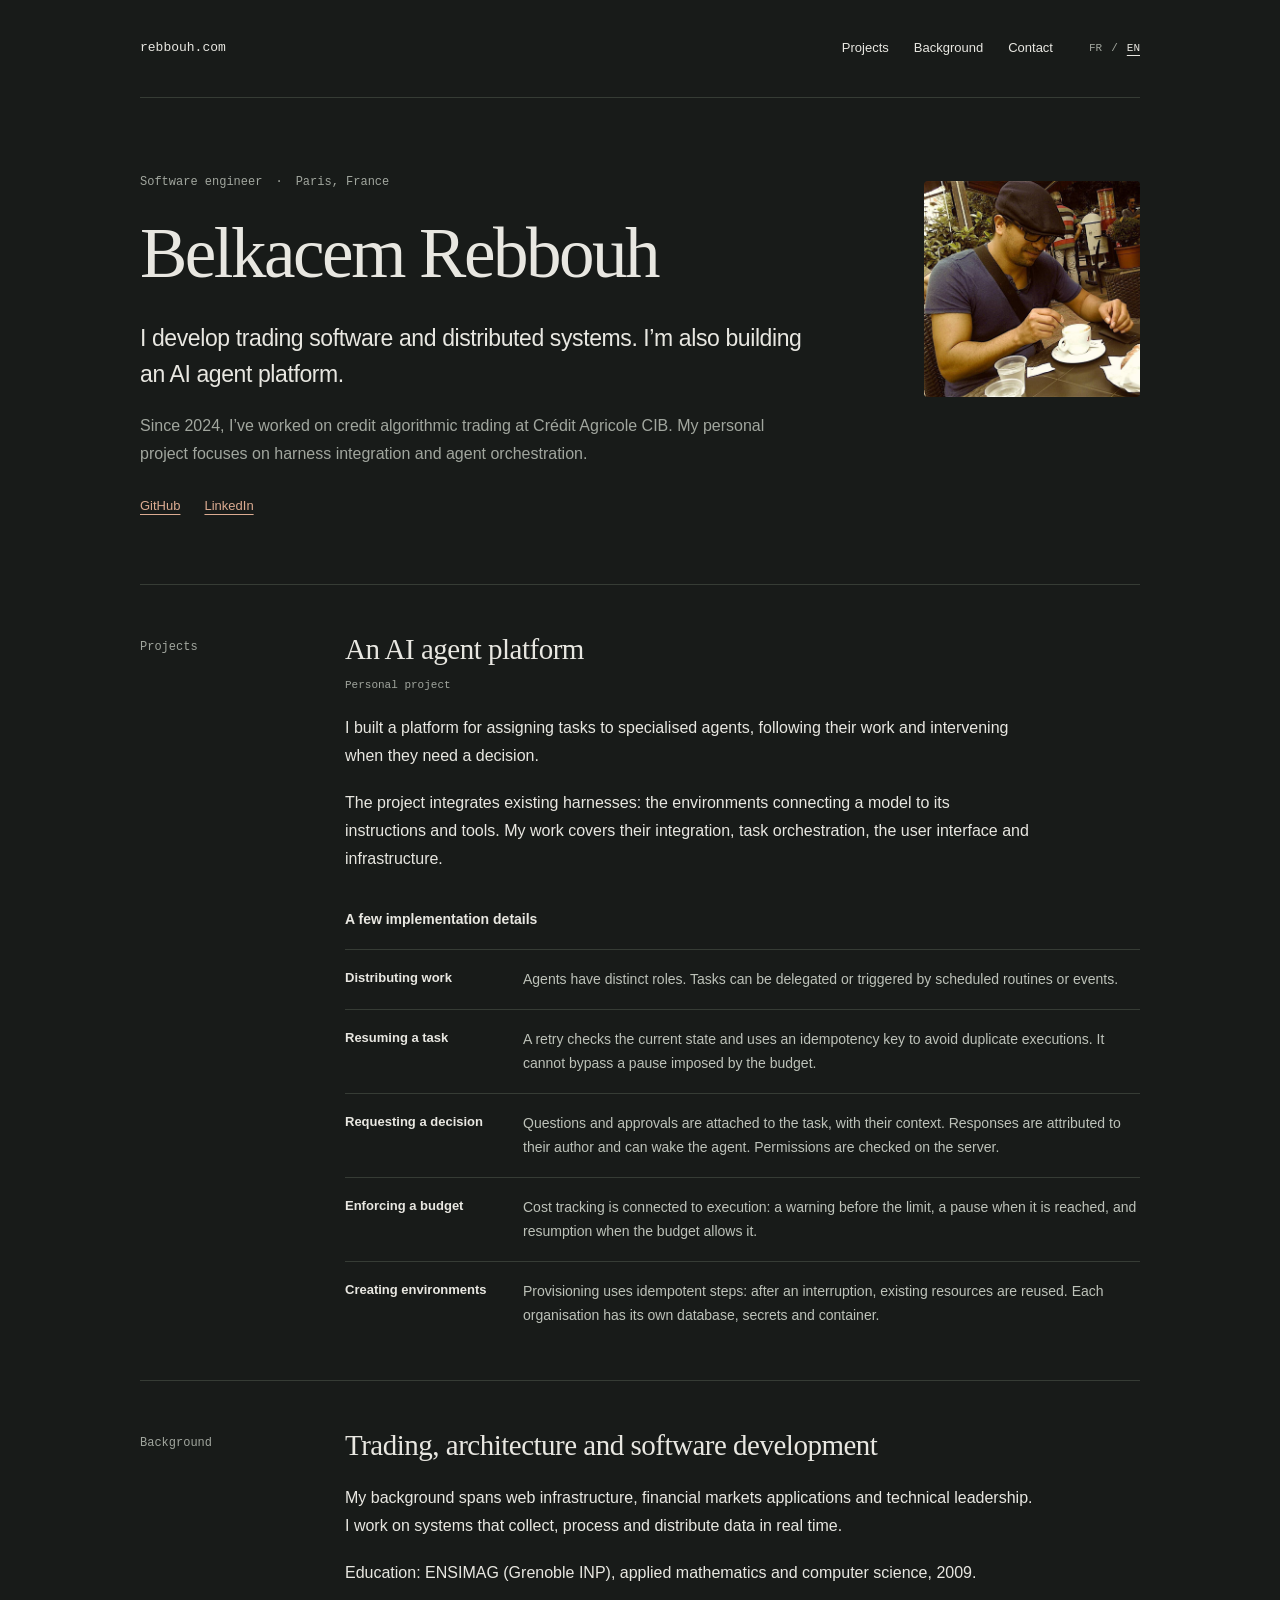
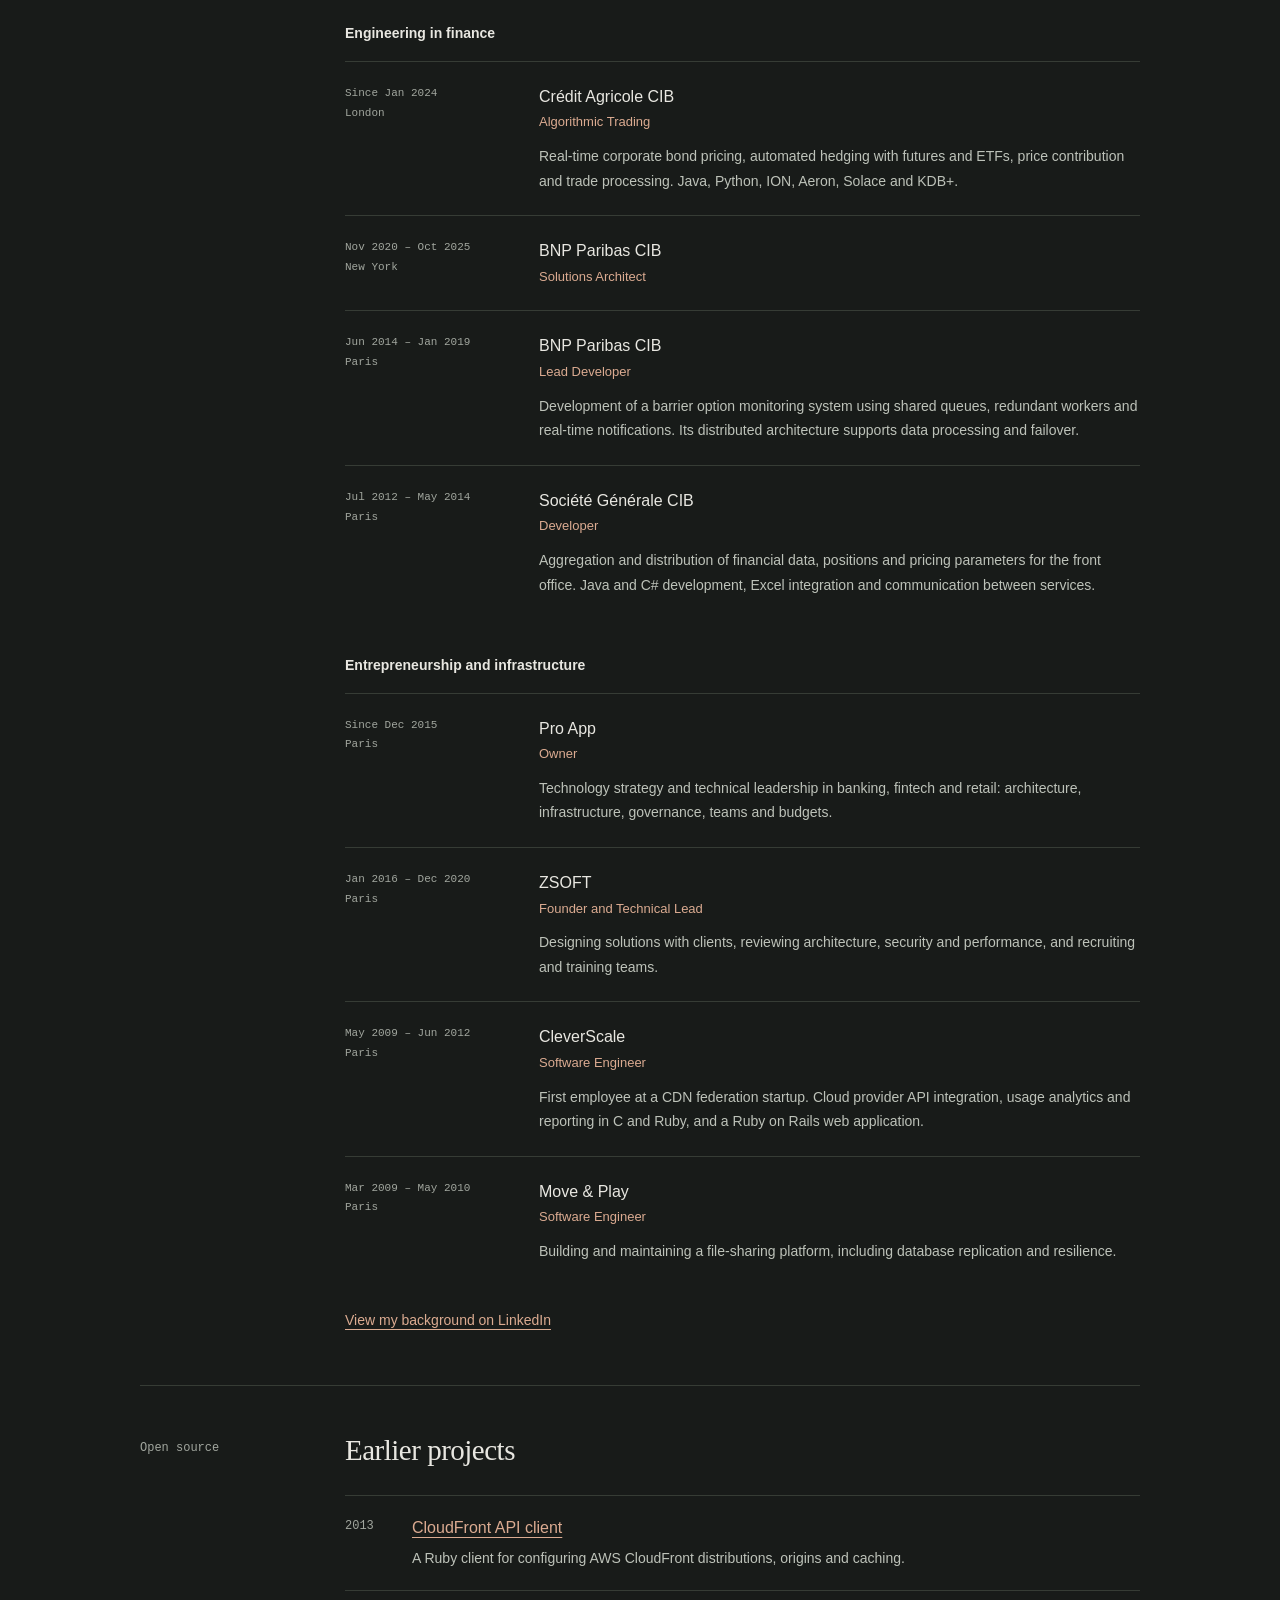
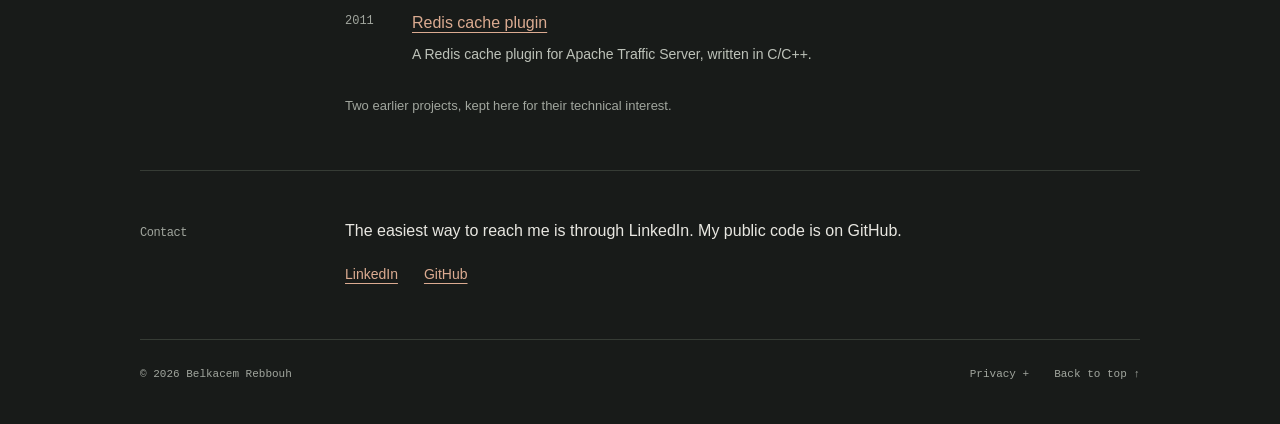
==== en/index.html @ 8218b038 "Publish site 9fbb76e09ea5d305b12f9b5f048e2be7ccc9ef29" ====
<!doctype html>
<html lang="en">
<head>
<meta charset="utf-8"><meta name="viewport" content="width=device-width, initial-scale=1">
<title>Belkacem Rebbouh — Software, trading and AI agents</title><meta name="description" content="Algorithmic trading, distributed systems and AI agents. Belkacem Rebbouh’s background in finance and software infrastructure, with an engineering education from ENSIMAG."><meta name="theme-color" content="#181b19"><meta name="color-scheme" content="dark">
<link rel="canonical" href="https://rebbouh.com/en/"><link rel="alternate" hreflang="fr" href="https://rebbouh.com/"><link rel="alternate" hreflang="en" href="https://rebbouh.com/en/"><link rel="alternate" hreflang="x-default" href="https://rebbouh.com/">
<meta property="og:type" content="website"><meta property="og:title" content="Belkacem Rebbouh — Software, trading and AI agents"><meta property="og:description" content="Algorithmic trading, distributed systems and AI agents. Belkacem Rebbouh’s background in finance and software infrastructure, with an engineering education from ENSIMAG."><meta property="og:url" content="https://rebbouh.com/en/"><meta property="og:locale" content="en_GB"><meta property="og:image" content="https://rebbouh.com/assets/belkacem-rebbouh.jpg"><meta name="twitter:card" content="summary">
<link rel="icon" type="image/svg+xml" href="/favicon.svg"><link rel="stylesheet" href="/style.css">
<script type="application/ld+json">{"@context":"https://schema.org","@type":"Person","name":"Belkacem Rebbouh","url":"https://rebbouh.com","sameAs":["https://www.linkedin.com/in/belkacemrebbouh/","https://github.com/Belkacem","https://about.me/belkacem_rebbouh"],"alumniOf":{"@type":"CollegeOrUniversity","name":"Grenoble INP — ENSIMAG"},"knowsAbout":["Software engineering","Algorithmic trading","Distributed systems","Real-time market data","AI agents","Agent harnesses","Cloud computing"]}</script><script src="/site.js" defer></script>
</head>
<body id="top">
<a class="skip" href="#main">Skip to content</a>
<header class="header wrap">
  <a class="home-link" href="/en/">rebbouh.com</a>
  <div class="header-right"><nav class="navigation" aria-label="Main navigation"><a href="#work">Projects</a><a href="#about">Background</a><a href="#contact">Contact</a></nav>
  <nav class="language" aria-label="Language"><a href="/" lang="fr" >FR</a><span aria-hidden="true">/</span><a href="/en/" lang="en" aria-current="page">EN</a></nav></div>
</header>
<main id="main" class="wrap">
  <section class="intro" aria-labelledby="name"><div class="intro-copy"><p class="intro-meta"><span>Software engineer</span><span aria-hidden="true">·</span><span>Paris, France</span></p>
    <h1 id="name">Belkacem Rebbouh</h1><p class="intro-lead">I develop trading software and distributed systems. I’m also building an AI agent platform.</p><p class="intro-note">Since 2024, I’ve worked on credit algorithmic trading at Crédit Agricole CIB. My personal project focuses on harness integration and agent orchestration.</p>
    <div class="profile-links"><a href="https://github.com/Belkacem">GitHub</a><a href="https://www.linkedin.com/in/belkacemrebbouh/">LinkedIn</a></div></div>
    <img class="intro-portrait" src="/assets/belkacem-rebbouh.jpg" alt="Belkacem Rebbouh" width="895" height="896" decoding="async">
  </section>
  <section class="section" id="work" aria-labelledby="project-title"><p class="section-label">Projects</p>
    <article class="prose"><h2 id="project-title">An AI agent platform</h2><span class="project-type">Personal project</span><p>I built a platform for assigning tasks to specialised agents, following their work and intervening when they need a decision.</p><p>The project integrates existing harnesses: the environments connecting a model to its instructions and tools. My work covers their integration, task orchestration, the user interface and infrastructure.</p>
      <div class="implementation" id="expertise"><h3>A few implementation details</h3><dl><div class="mechanism"><dt>Distributing work</dt><dd>Agents have distinct roles. Tasks can be delegated or triggered by scheduled routines or events.</dd></div><div class="mechanism"><dt>Resuming a task</dt><dd>A retry checks the current state and uses an idempotency key to avoid duplicate executions. It cannot bypass a pause imposed by the budget.</dd></div><div class="mechanism"><dt>Requesting a decision</dt><dd>Questions and approvals are attached to the task, with their context. Responses are attributed to their author and can wake the agent. Permissions are checked on the server.</dd></div><div class="mechanism"><dt>Enforcing a budget</dt><dd>Cost tracking is connected to execution: a warning before the limit, a pause when it is reached, and resumption when the budget allows it.</dd></div><div class="mechanism"><dt>Creating environments</dt><dd>Provisioning uses idempotent steps: after an interruption, existing resources are reused. Each organisation has its own database, secrets and container.</dd></div></dl></div>
    </article>
  </section>
  <section class="section" id="about" aria-labelledby="about-title"><p class="section-label">Background</p><div class="prose"><h2 id="about-title">Trading, architecture and software development</h2><p>My background spans web infrastructure, financial markets applications and technical leadership. I work on systems that collect, process and distribute data in real time.</p><p>Education: ENSIMAG (Grenoble INP), applied mathematics and computer science, 2009.</p><div class="career-group"><h3>Engineering in finance</h3>
    <article class="experience"><p class="experience-meta"><span>Since Jan 2024</span><span>London</span></p><div><h4>Crédit Agricole CIB</h4><p class="experience-role">Algorithmic Trading</p><p class="experience-description">Real-time corporate bond pricing, automated hedging with futures and ETFs, price contribution and trade processing. Java, Python, ION, Aeron, Solace and KDB+.</p></div></article><article class="experience"><p class="experience-meta"><span>Nov 2020 – Oct 2025</span><span>New York</span></p><div><h4>BNP Paribas CIB</h4><p class="experience-role">Solutions Architect</p></div></article><article class="experience"><p class="experience-meta"><span>Jun 2014 – Jan 2019</span><span>Paris</span></p><div><h4>BNP Paribas CIB</h4><p class="experience-role">Lead Developer</p><p class="experience-description">Development of a barrier option monitoring system using shared queues, redundant workers and real-time notifications. Its distributed architecture supports data processing and failover.</p></div></article><article class="experience"><p class="experience-meta"><span>Jul 2012 – May 2014</span><span>Paris</span></p><div><h4>Société Générale CIB</h4><p class="experience-role">Developer</p><p class="experience-description">Aggregation and distribution of financial data, positions and pricing parameters for the front office. Java and C# development, Excel integration and communication between services.</p></div></article>
  </div><div class="career-group"><h3>Entrepreneurship and infrastructure</h3>
    <article class="experience"><p class="experience-meta"><span>Since Dec 2015</span><span>Paris</span></p><div><h4>Pro App</h4><p class="experience-role">Owner</p><p class="experience-description">Technology strategy and technical leadership in banking, fintech and retail: architecture, infrastructure, governance, teams and budgets.</p></div></article><article class="experience"><p class="experience-meta"><span>Jan 2016 – Dec 2020</span><span>Paris</span></p><div><h4>ZSOFT</h4><p class="experience-role">Founder and Technical Lead</p><p class="experience-description">Designing solutions with clients, reviewing architecture, security and performance, and recruiting and training teams.</p></div></article><article class="experience"><p class="experience-meta"><span>May 2009 – Jun 2012</span><span>Paris</span></p><div><h4>CleverScale</h4><p class="experience-role">Software Engineer</p><p class="experience-description">First employee at a CDN federation startup. Cloud provider API integration, usage analytics and reporting in C and Ruby, and a Ruby on Rails web application.</p></div></article><article class="experience"><p class="experience-meta"><span>Mar 2009 – May 2010</span><span>Paris</span></p><div><h4>Move &amp; Play</h4><p class="experience-role">Software Engineer</p><p class="experience-description">Building and maintaining a file-sharing platform, including database replication and resilience.</p></div></article>
  </div><p class="paragraph-link"><a href="https://www.linkedin.com/in/belkacemrebbouh/">View my background on LinkedIn</a></p></div></section>
  <section class="section" aria-labelledby="archive-title"><p class="section-label">Open source</p><div><h2 id="archive-title">Earlier projects</h2>
    <div class="archive-list"><article class="archive-item"><time datetime="2013">2013</time><div><h3><a href="https://github.com/Belkacem/cloudfront">CloudFront API client</a></h3><p>A Ruby client for configuring AWS CloudFront distributions, origins and caching.</p></div></article><article class="archive-item"><time datetime="2011">2011</time><div><h3><a href="https://github.com/Belkacem/redis-cache-plugin">Redis cache plugin</a></h3><p>A Redis cache plugin for Apache Traffic Server, written in C/C++.</p></div></article></div><p class="archive-note">Two earlier projects, kept here for their technical interest.</p></div>
  </section>
  <section class="section" id="contact" aria-labelledby="contact-title"><h2 class="section-label" id="contact-title">Contact</h2><div class="prose"><p>The easiest way to reach me is through LinkedIn. My public code is on GitHub.</p><div class="contact-links"><a href="https://www.linkedin.com/in/belkacemrebbouh/">LinkedIn</a><a href="https://github.com/Belkacem">GitHub</a></div></div></section>
</main>
<footer class="footer wrap"><span>© 2026 Belkacem Rebbouh</span><div class="footer-right"><details class="privacy"><summary>Privacy</summary><p>This site includes no analytics tools or data collection forms. It uses your device’s fonts. External links lead to services with their own privacy policies.</p></details><a href="#top">Back to top ↑</a></div></footer>
</body></html>
---- style.css ----
:root {
  color-scheme: dark;
  --paper: #181b19;
  --ink: #e8e7e1;
  --muted: #a1a69e;
  --secondary: #bdc2b9;
  --line: #363c35;
  --accent: #dbab91;
  --sans: -apple-system, BlinkMacSystemFont, "Segoe UI", sans-serif;
  --serif: Georgia, "Times New Roman", serif;
  --mono: "SFMono-Regular", Consolas, "Liberation Mono", monospace;
}
* {
  box-sizing: border-box;
}
html {
  scroll-padding-top: 28px;
}
body {
  margin: 0;
  background: var(--paper);
  color: var(--ink);
  font: 16px/1.75 var(--sans);
  -webkit-font-smoothing: antialiased;
}
::selection {
  background: #4e4035;
  color: var(--ink);
}
a {
  color: inherit;
  text-decoration-thickness: 1px;
  text-underline-offset: 4px;
}
a:hover {
  color: var(--accent);
}
a:focus-visible,
summary:focus-visible {
  outline: 2px solid var(--accent);
  outline-offset: 6px;
}
p,
h1,
h2,
h3,
h4,
dl,
dd {
  margin: 0;
}
.wrap {
  width: min(1000px, calc(100% - 96px));
  margin-inline: auto;
}
.skip {
  position: absolute;
  top: -80px;
  left: 20px;
  padding: 10px 20px;
  background: var(--ink);
  color: var(--paper);
  z-index: 2;
}
.skip:focus {
  top: 10px;
}
.header {
  display: flex;
  justify-content: space-between;
  align-items: center;
  padding-block: 34px;
  gap: 30px;
  border-bottom: 1px solid var(--line);
  font-size: 13px;
}
.home-link {
  font-family: var(--mono);
  text-decoration: none;
}
.header-right {
  display: flex;
  align-items: center;
  gap: 36px;
}
.navigation {
  display: flex;
  gap: 25px;
}
.navigation a {
  text-decoration: none;
}
.language {
  display: flex;
  gap: 9px;
  align-items: center;
  font: 11px/1.5 var(--mono);
}
.language a {
  padding-block: 6px;
  text-decoration: none;
  color: var(--muted);
}
.language a[aria-current] {
  color: var(--ink);
  text-decoration: underline;
}
.language span {
  color: var(--muted);
}
.intro {
  padding-block: 75px 66px;
  display: grid;
  grid-template-columns: minmax(0, 1fr) 216px;
  column-gap: 48px;
  align-items: start;
}
.intro-copy {
  min-width: 0;
}
.intro-portrait {
  display: block;
  width: 100%;
  height: auto;
  margin-top: 8px;
  border-radius: 4px;
}
.intro-meta {
  color: var(--muted);
  font: 12px/1.6 var(--mono);
  display: flex;
  gap: 13px;
}
h1 {
  font: 400 clamp(45px, 6vw, 71px) / 1.12 var(--serif);
  letter-spacing: -2.5px;
  margin-block: 22px 28px;
}
.intro-lead {
  max-width: 670px;
  font-size: 23px;
  line-height: 1.55;
  letter-spacing: -0.4px;
}
.intro-note {
  max-width: 630px;
  margin-top: 20px;
  color: var(--muted);
  font-size: 16px;
}
.profile-links {
  display: flex;
  gap: 24px;
  margin-top: 27px;
  font-size: 13px;
}
.profile-links a {
  color: var(--accent);
}
.section {
  display: grid;
  grid-template-columns: 165px minmax(0, 1fr);
  gap: 40px;
  padding-block: 46px 52px;
  border-top: 1px solid var(--line);
}
.section-label {
  font: 12px/1.7 var(--mono);
  color: var(--muted);
  padding-top: 6px;
}
h2 {
  font: 400 29px/1.3 var(--serif);
  letter-spacing: -0.5px;
}
.project-type {
  display: block;
  color: var(--muted);
  font: 11px/1.6 var(--mono);
  margin-top: 8px;
}
.prose > p {
  margin-top: 19px;
  max-width: 690px;
}
.implementation {
  margin-top: 34px;
}
.implementation h3 {
  font-size: 14px;
  font-weight: 600;
  margin-bottom: 18px;
}
.mechanism {
  border-top: 1px solid var(--line);
  padding-block: 17px;
  display: grid;
  grid-template-columns: 155px minmax(0, 1fr);
  gap: 23px;
}
.mechanism dt {
  font-size: 13px;
  font-weight: 600;
  line-height: 1.7;
}
.mechanism dd {
  font-size: 14px;
  line-height: 1.75;
  color: var(--secondary);
}
.mechanism:last-child {
  padding-bottom: 0;
}
.archive-list {
  margin-top: 25px;
}
.archive-item {
  display: grid;
  grid-template-columns: 52px minmax(0, 1fr);
  gap: 15px;
  padding-block: 19px;
  border-top: 1px solid var(--line);
}
.archive-item time {
  font: 12px/1.9 var(--mono);
  color: var(--muted);
}
.archive-item h3 {
  font-size: 16px;
  font-weight: 500;
  line-height: 1.6;
}
.archive-item h3 a {
  color: var(--accent);
}
.archive-item p {
  font-size: 14px;
  line-height: 1.7;
  color: var(--secondary);
  margin-top: 7px;
  max-width: 560px;
}
.archive-note {
  font-size: 13px;
  color: var(--muted);
  margin-top: 10px;
}
.prose > p:first-child {
  margin-top: 0;
}
.prose > h2 + p {
  margin-top: 20px;
}
.prose .paragraph-link {
  font-size: 14px;
  margin-top: 23px;
}
.career-group {
  margin-top: 34px;
}
.career-group > h3 {
  margin-bottom: 15px;
  font-size: 14px;
  font-weight: 600;
}
.experience {
  display: grid;
  grid-template-columns: 170px minmax(0, 1fr);
  gap: 24px;
  padding-block: 22px;
  border-top: 1px solid var(--line);
}
.experience-meta {
  font: 11px/1.8 var(--mono);
  color: var(--muted);
}
.experience-meta span {
  display: block;
}
.experience h4 {
  font-size: 16px;
  line-height: 1.6;
  font-weight: 500;
}
.experience-role {
  color: var(--accent);
  font-size: 13px;
  margin-top: 2px;
}
.experience-description {
  margin-top: 10px;
  font-size: 14px;
  line-height: 1.75;
  color: var(--secondary);
}
.paragraph-link a,
.contact-links a {
  color: var(--accent);
}
.contact-links {
  display: flex;
  flex-wrap: wrap;
  gap: 10px 26px;
  margin-top: 17px;
  font-size: 14px;
}
.footer {
  display: flex;
  justify-content: space-between;
  align-items: flex-start;
  border-top: 1px solid var(--line);
  padding-block: 25px 40px;
  gap: 28px;
  font: 11px/1.8 var(--mono);
  color: var(--muted);
}
.footer-right {
  display: flex;
  justify-content: flex-end;
  gap: 25px;
}
.privacy {
  max-width: 370px;
}
.privacy summary {
  cursor: pointer;
  list-style: none;
}
.privacy summary::-webkit-details-marker {
  display: none;
}
.privacy summary::after {
  content: " +";
}
.privacy[open] summary::after {
  content: " −";
}
.privacy p {
  font: 12px/1.8 var(--sans);
  margin-top: 12px;
}
.footer a {
  text-decoration: none;
  white-space: nowrap;
}
.not-found {
  padding-block: 70px;
}
.not-found p {
  margin-block: 20px;
}
@media (max-width: 900px) {
  .wrap {
    width: calc(100% - 64px);
  }
  .section {
    grid-template-columns: 130px minmax(0, 1fr);
    gap: 28px;
  }
  .mechanism {
    grid-template-columns: 1fr;
    gap: 6px;
  }
  .intro {
    padding-block: 62px 54px;
    grid-template-columns: minmax(0, 1fr) 168px;
    column-gap: 32px;
  }
}
@media (max-width: 620px) {
  .wrap {
    width: calc(100% - 40px);
  }
  .header {
    padding-block: 22px;
    flex-wrap: wrap;
    gap: 19px;
  }
  .header-right {
    gap: 20px;
  }
  .navigation {
    gap: 15px;
    font-size: 12px;
  }
  .language {
    font-size: 10px;
    gap: 6px;
  }
  .home-link {
    font-size: 12px;
  }
  .intro {
    padding-block: 44px 42px;
    grid-template-columns: 1fr;
    gap: 27px;
  }
  .intro-portrait {
    grid-row: 1;
    width: 132px;
    margin-top: 0;
  }
  .intro-meta {
    font-size: 10px;
    gap: 10px;
    flex-wrap: wrap;
  }
  h1 {
    font-size: clamp(39px, 8.7vw, 53px);
    letter-spacing: -1.7px;
    margin-block: 21px 24px;
  }
  .intro-lead {
    font-size: 21px;
    line-height: 1.5;
  }
  .intro-note {
    font-size: 15px;
  }
  .profile-links {
    margin-top: 22px;
  }
  .section {
    grid-template-columns: 1fr;
    gap: 18px;
    padding-block: 30px 37px;
  }
  .section-label {
    padding: 0;
    font-size: 11px;
  }
  h2 {
    font-size: 27px;
  }
  .prose {
    font-size: 15px;
  }
  .implementation {
    margin-top: 27px;
  }
  .mechanism {
    padding-block: 15px;
  }
  .mechanism dd {
    font-size: 14px;
  }
  .experience {
    grid-template-columns: 1fr;
    gap: 9px;
    padding-block: 20px;
  }
  .experience-meta {
    display: flex;
    flex-wrap: wrap;
    gap: 4px 16px;
  }
  .archive-item {
    grid-template-columns: 42px minmax(0, 1fr);
    gap: 10px;
  }
  .footer {
    flex-direction: column;
    gap: 15px;
    padding-block: 22px 30px;
  }
  .footer-right {
    width: 100%;
    justify-content: space-between;
  }
}
@media (max-width: 380px) {
  .header-right {
    width: 100%;
    justify-content: space-between;
  }
}
@media print {
  :root {
    color-scheme: light;
    --paper: #ffffff;
    --ink: #252724;
    --muted: #64675f;
    --secondary: #50544d;
    --line: #ddded7;
    --accent: #8a402c;
  }
  body {
    background: var(--paper);
    font-size: 12px;
  }
  .wrap {
    width: 100%;
  }
  .header,
  .profile-links,
  .footer {
    display: none;
  }
  .intro {
    padding-block: 10px 25px;
  }
  h1 {
    font-size: 38px;
  }
  .intro-lead {
    font-size: 18px;
  }
  .section {
    padding-block: 20px;
    grid-template-columns: 100px minmax(0, 1fr);
    gap: 20px;
  }
  .mechanism,
  .experience,
  .archive-item {
    break-inside: avoid;
  }
  h2,
  h3 {
    break-after: avoid;
  }
}
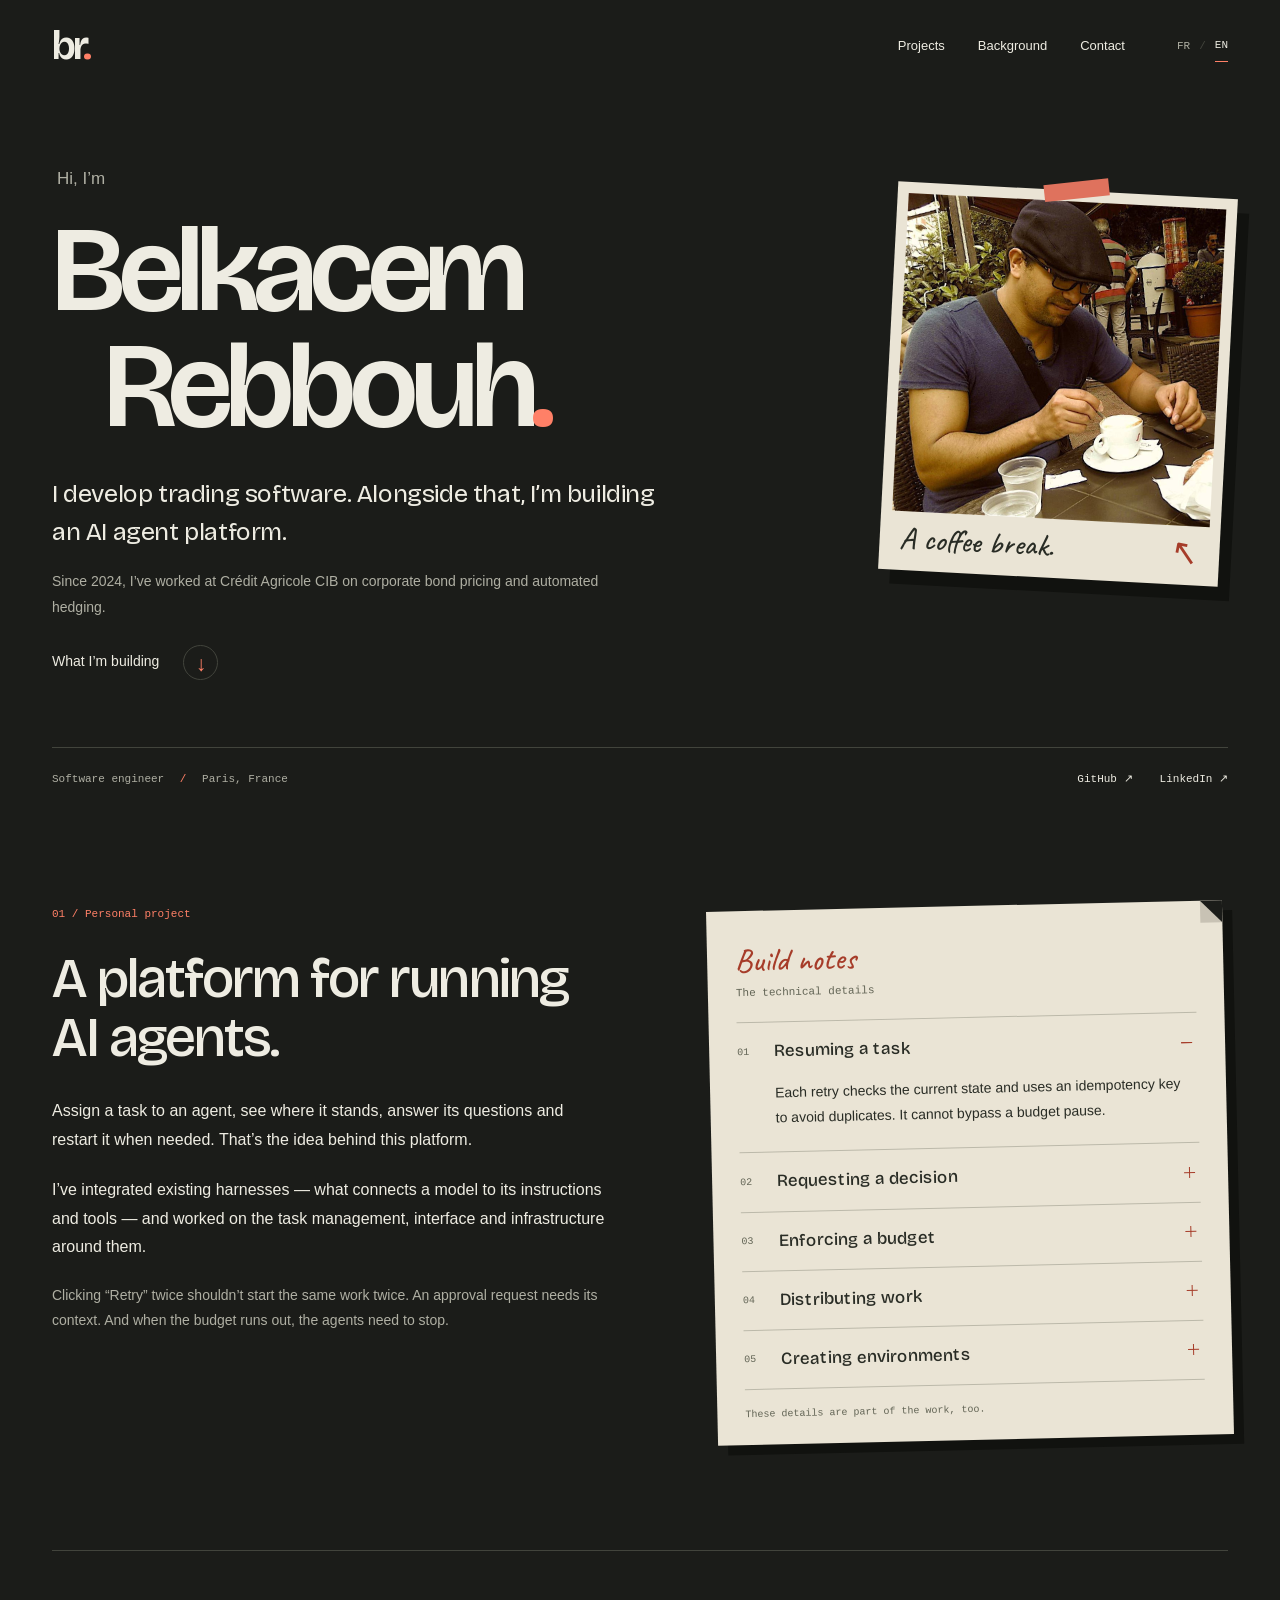
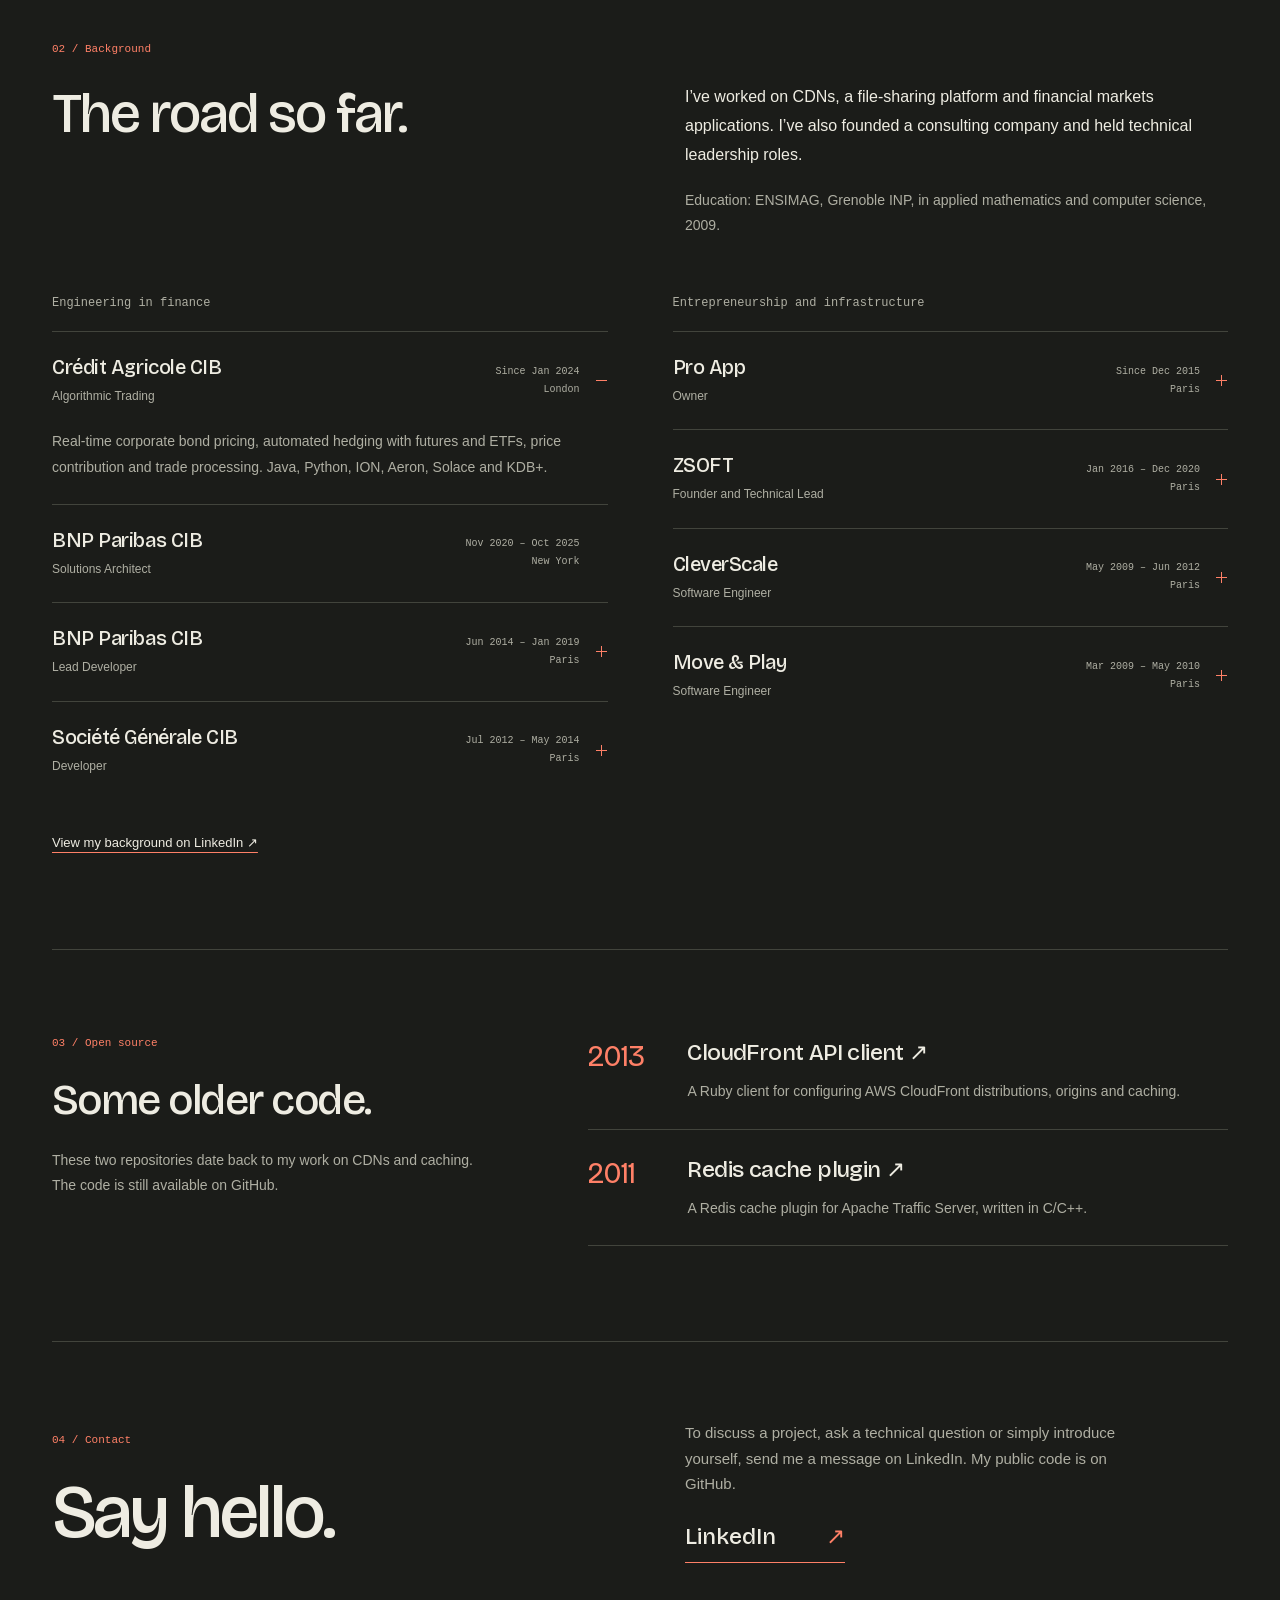
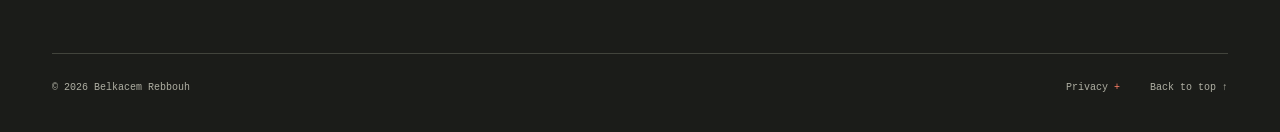
==== commit 766c5d6a: "Publish site c85beb8d5634d2626858fe33334d74fb4e37bdcb" ====
--- a/en/index.html
+++ b/en/index.html
@@ -2,39 +2,43 @@
 <html lang="en">
 <head>
 <meta charset="utf-8"><meta name="viewport" content="width=device-width, initial-scale=1">
-<title>Belkacem Rebbouh — Software, trading and AI agents</title><meta name="description" content="Algorithmic trading, distributed systems and AI agents. Belkacem Rebbouh’s background in finance and software infrastructure, with an engineering education from ENSIMAG."><meta name="theme-color" content="#181b19"><meta name="color-scheme" content="dark">
+<title>Belkacem Rebbouh — Software, trading and AI agents</title><meta name="description" content="Algorithmic trading, distributed systems and AI agents. Belkacem Rebbouh’s background in finance and software infrastructure, with an engineering education from ENSIMAG."><meta name="theme-color" content="#1b1c19"><meta name="color-scheme" content="dark">
 <link rel="canonical" href="https://rebbouh.com/en/"><link rel="alternate" hreflang="fr" href="https://rebbouh.com/"><link rel="alternate" hreflang="en" href="https://rebbouh.com/en/"><link rel="alternate" hreflang="x-default" href="https://rebbouh.com/">
 <meta property="og:type" content="website"><meta property="og:title" content="Belkacem Rebbouh — Software, trading and AI agents"><meta property="og:description" content="Algorithmic trading, distributed systems and AI agents. Belkacem Rebbouh’s background in finance and software infrastructure, with an engineering education from ENSIMAG."><meta property="og:url" content="https://rebbouh.com/en/"><meta property="og:locale" content="en_GB"><meta property="og:image" content="https://rebbouh.com/assets/belkacem-rebbouh.jpg"><meta name="twitter:card" content="summary">
 <link rel="icon" type="image/svg+xml" href="/favicon.svg"><link rel="stylesheet" href="/style.css">
+<link rel="preload" href="/assets/fonts/bricolage-grotesque-latin.woff2" as="font" type="font/woff2" crossorigin>
 <script type="application/ld+json">{"@context":"https://schema.org","@type":"Person","name":"Belkacem Rebbouh","url":"https://rebbouh.com","sameAs":["https://www.linkedin.com/in/belkacemrebbouh/","https://github.com/Belkacem","https://about.me/belkacem_rebbouh"],"alumniOf":{"@type":"CollegeOrUniversity","name":"Grenoble INP — ENSIMAG"},"knowsAbout":["Software engineering","Algorithmic trading","Distributed systems","Real-time market data","AI agents","Agent harnesses","Cloud computing"]}</script><script src="/site.js" defer></script>
 </head>
 <body id="top">
 <a class="skip" href="#main">Skip to content</a>
 <header class="header wrap">
-  <a class="home-link" href="/en/">rebbouh.com</a>
+  <a class="brand" href="/en/" aria-label="Belkacem Rebbouh · Back to the homepage">br<span>.</span></a>
   <div class="header-right"><nav class="navigation" aria-label="Main navigation"><a href="#work">Projects</a><a href="#about">Background</a><a href="#contact">Contact</a></nav>
   <nav class="language" aria-label="Language"><a href="/" lang="fr" >FR</a><span aria-hidden="true">/</span><a href="/en/" lang="en" aria-current="page">EN</a></nav></div>
 </header>
-<main id="main" class="wrap">
-  <section class="intro" aria-labelledby="name"><div class="intro-copy"><p class="intro-meta"><span>Software engineer</span><span aria-hidden="true">·</span><span>Paris, France</span></p>
-    <h1 id="name">Belkacem Rebbouh</h1><p class="intro-lead">I develop trading software and distributed systems. I’m also building an AI agent platform.</p><p class="intro-note">Since 2024, I’ve worked on credit algorithmic trading at Crédit Agricole CIB. My personal project focuses on harness integration and agent orchestration.</p>
-    <div class="profile-links"><a href="https://github.com/Belkacem">GitHub</a><a href="https://www.linkedin.com/in/belkacemrebbouh/">LinkedIn</a></div></div>
-    <img class="intro-portrait" src="/assets/belkacem-rebbouh.jpg" alt="Belkacem Rebbouh" width="895" height="896" decoding="async">
+<main id="main">
+  <section class="hero wrap" aria-labelledby="name">
+    <div class="hero-heading"><p class="greeting">Hi, I’m</p><h1 id="name"><span>Belkacem</span><span class="surname">Rebbouh<span class="name-dot">.</span></span></h1></div>
+    <figure class="portrait"><img src="/assets/belkacem-rebbouh.jpg" alt="Belkacem Rebbouh" width="895" height="896" decoding="async"><figcaption>A coffee break.<span aria-hidden="true">↖</span></figcaption></figure>
+    <div class="hero-text"><p class="intro-lead">I develop trading software. Alongside that, I’m building an AI agent platform.</p><p class="intro-note">Since 2024, I’ve worked at Crédit Agricole CIB on corporate bond pricing and automated hedging.</p><a class="work-link" href="#work">What I’m building <span aria-hidden="true">↓</span></a></div>
+    <div class="hero-footer"><p>Software engineer<span aria-hidden="true"> / </span>Paris, France</p><div class="profile-links"><a href="https://github.com/Belkacem">GitHub ↗</a><a href="https://www.linkedin.com/in/belkacemrebbouh/">LinkedIn ↗</a></div></div>
   </section>
-  <section class="section" id="work" aria-labelledby="project-title"><p class="section-label">Projects</p>
-    <article class="prose"><h2 id="project-title">An AI agent platform</h2><span class="project-type">Personal project</span><p>I built a platform for assigning tasks to specialised agents, following their work and intervening when they need a decision.</p><p>The project integrates existing harnesses: the environments connecting a model to its instructions and tools. My work covers their integration, task orchestration, the user interface and infrastructure.</p>
-      <div class="implementation" id="expertise"><h3>A few implementation details</h3><dl><div class="mechanism"><dt>Distributing work</dt><dd>Agents have distinct roles. Tasks can be delegated or triggered by scheduled routines or events.</dd></div><div class="mechanism"><dt>Resuming a task</dt><dd>A retry checks the current state and uses an idempotency key to avoid duplicate executions. It cannot bypass a pause imposed by the budget.</dd></div><div class="mechanism"><dt>Requesting a decision</dt><dd>Questions and approvals are attached to the task, with their context. Responses are attributed to their author and can wake the agent. Permissions are checked on the server.</dd></div><div class="mechanism"><dt>Enforcing a budget</dt><dd>Cost tracking is connected to execution: a warning before the limit, a pause when it is reached, and resumption when the budget allows it.</dd></div><div class="mechanism"><dt>Creating environments</dt><dd>Provisioning uses idempotent steps: after an interruption, existing resources are reused. Each organisation has its own database, secrets and container.</dd></div></dl></div>
-    </article>
+  <section class="work-section wrap" id="work" aria-labelledby="project-title">
+    <div class="project-story"><p class="section-label">01 / Personal project</p><h2 id="project-title">A platform for running AI agents.</h2><p>Assign a task to an agent, see where it stands, answer its questions and restart it when needed. That’s the idea behind this platform.</p><p>I’ve integrated existing harnesses — what connects a model to its instructions and tools — and worked on the task management, interface and infrastructure around them.</p><p class="project-note">Clicking “Retry” twice shouldn’t start the same work twice. An approval request needs its context. And when the budget runs out, the agents need to stop.</p></div>
+    <aside class="build-notes" id="expertise" aria-labelledby="notes-title"><div class="notebook-heading"><p class="note-caption">Build notes</p><h3 id="notes-title">The technical details</h3></div>
+      <details class="mechanism" open><summary><span class="note-number" aria-hidden="true">01</span><span>Resuming a task</span><span class="expand-mark" aria-hidden="true"></span></summary><p>Each retry checks the current state and uses an idempotency key to avoid duplicates. It cannot bypass a budget pause.</p></details><details class="mechanism" ><summary><span class="note-number" aria-hidden="true">02</span><span>Requesting a decision</span><span class="expand-mark" aria-hidden="true"></span></summary><p>Questions and approvals stay attached to the task. Responses are attributed to their author and can wake the agent. Permissions are checked on the server.</p></details><details class="mechanism" ><summary><span class="note-number" aria-hidden="true">03</span><span>Enforcing a budget</span><span class="expand-mark" aria-hidden="true"></span></summary><p>A warning before the limit, a pause when it is reached, and resumption when the budget allows it.</p></details><details class="mechanism" ><summary><span class="note-number" aria-hidden="true">04</span><span>Distributing work</span><span class="expand-mark" aria-hidden="true"></span></summary><p>Distinct roles, delegated tasks and routines triggered by a schedule or an event.</p></details><details class="mechanism" ><summary><span class="note-number" aria-hidden="true">05</span><span>Creating environments</span><span class="expand-mark" aria-hidden="true"></span></summary><p>Provisioning resumes through idempotent steps, reusing existing resources. Each organisation has its own database, secrets and container.</p></details>
+      <p class="notebook-footer">These details are part of the work, too.</p>
+    </aside>
   </section>
-  <section class="section" id="about" aria-labelledby="about-title"><p class="section-label">Background</p><div class="prose"><h2 id="about-title">Trading, architecture and software development</h2><p>My background spans web infrastructure, financial markets applications and technical leadership. I work on systems that collect, process and distribute data in real time.</p><p>Education: ENSIMAG (Grenoble INP), applied mathematics and computer science, 2009.</p><div class="career-group"><h3>Engineering in finance</h3>
-    <article class="experience"><p class="experience-meta"><span>Since Jan 2024</span><span>London</span></p><div><h4>Crédit Agricole CIB</h4><p class="experience-role">Algorithmic Trading</p><p class="experience-description">Real-time corporate bond pricing, automated hedging with futures and ETFs, price contribution and trade processing. Java, Python, ION, Aeron, Solace and KDB+.</p></div></article><article class="experience"><p class="experience-meta"><span>Nov 2020 – Oct 2025</span><span>New York</span></p><div><h4>BNP Paribas CIB</h4><p class="experience-role">Solutions Architect</p></div></article><article class="experience"><p class="experience-meta"><span>Jun 2014 – Jan 2019</span><span>Paris</span></p><div><h4>BNP Paribas CIB</h4><p class="experience-role">Lead Developer</p><p class="experience-description">Development of a barrier option monitoring system using shared queues, redundant workers and real-time notifications. Its distributed architecture supports data processing and failover.</p></div></article><article class="experience"><p class="experience-meta"><span>Jul 2012 – May 2014</span><span>Paris</span></p><div><h4>Société Générale CIB</h4><p class="experience-role">Developer</p><p class="experience-description">Aggregation and distribution of financial data, positions and pricing parameters for the front office. Java and C# development, Excel integration and communication between services.</p></div></article>
+  <section class="career-section wrap" id="about" aria-labelledby="about-title"><div class="career-intro"><div><p class="section-label">02 / Background</p><h2 id="about-title">The road so far.</h2></div><div class="career-text"><p>I’ve worked on CDNs, a file-sharing platform and financial markets applications. I’ve also founded a consulting company and held technical leadership roles.</p><p class="education">Education: ENSIMAG, Grenoble INP, in applied mathematics and computer science, 2009.</p></div></div><div class="career-columns"><div class="career-group"><h3>Engineering in finance</h3>
+    <details class="experience" open><summary><span class="experience-heading"><span class="experience-company">Crédit Agricole CIB</span><span class="experience-role">Algorithmic Trading</span></span><span class="experience-meta"><span>Since Jan 2024</span><span>London</span></span><span class="expand-mark" aria-hidden="true"></span></summary><p class="experience-description">Real-time corporate bond pricing, automated hedging with futures and ETFs, price contribution and trade processing. Java, Python, ION, Aeron, Solace and KDB+.</p></details><article class="experience experience-static"><span class="experience-heading"><span class="experience-company">BNP Paribas CIB</span><span class="experience-role">Solutions Architect</span></span><span class="experience-meta"><span>Nov 2020 – Oct 2025</span><span>New York</span></span></article><details class="experience" ><summary><span class="experience-heading"><span class="experience-company">BNP Paribas CIB</span><span class="experience-role">Lead Developer</span></span><span class="experience-meta"><span>Jun 2014 – Jan 2019</span><span>Paris</span></span><span class="expand-mark" aria-hidden="true"></span></summary><p class="experience-description">Development of a barrier option monitoring system using shared queues, redundant workers and real-time notifications. Its distributed architecture supports data processing and failover.</p></details><details class="experience" ><summary><span class="experience-heading"><span class="experience-company">Société Générale CIB</span><span class="experience-role">Developer</span></span><span class="experience-meta"><span>Jul 2012 – May 2014</span><span>Paris</span></span><span class="expand-mark" aria-hidden="true"></span></summary><p class="experience-description">Aggregation and distribution of financial data, positions and pricing parameters for the front office. Java and C# development, Excel integration and communication between services.</p></details>
   </div><div class="career-group"><h3>Entrepreneurship and infrastructure</h3>
-    <article class="experience"><p class="experience-meta"><span>Since Dec 2015</span><span>Paris</span></p><div><h4>Pro App</h4><p class="experience-role">Owner</p><p class="experience-description">Technology strategy and technical leadership in banking, fintech and retail: architecture, infrastructure, governance, teams and budgets.</p></div></article><article class="experience"><p class="experience-meta"><span>Jan 2016 – Dec 2020</span><span>Paris</span></p><div><h4>ZSOFT</h4><p class="experience-role">Founder and Technical Lead</p><p class="experience-description">Designing solutions with clients, reviewing architecture, security and performance, and recruiting and training teams.</p></div></article><article class="experience"><p class="experience-meta"><span>May 2009 – Jun 2012</span><span>Paris</span></p><div><h4>CleverScale</h4><p class="experience-role">Software Engineer</p><p class="experience-description">First employee at a CDN federation startup. Cloud provider API integration, usage analytics and reporting in C and Ruby, and a Ruby on Rails web application.</p></div></article><article class="experience"><p class="experience-meta"><span>Mar 2009 – May 2010</span><span>Paris</span></p><div><h4>Move &amp; Play</h4><p class="experience-role">Software Engineer</p><p class="experience-description">Building and maintaining a file-sharing platform, including database replication and resilience.</p></div></article>
-  </div><p class="paragraph-link"><a href="https://www.linkedin.com/in/belkacemrebbouh/">View my background on LinkedIn</a></p></div></section>
-  <section class="section" aria-labelledby="archive-title"><p class="section-label">Open source</p><div><h2 id="archive-title">Earlier projects</h2>
-    <div class="archive-list"><article class="archive-item"><time datetime="2013">2013</time><div><h3><a href="https://github.com/Belkacem/cloudfront">CloudFront API client</a></h3><p>A Ruby client for configuring AWS CloudFront distributions, origins and caching.</p></div></article><article class="archive-item"><time datetime="2011">2011</time><div><h3><a href="https://github.com/Belkacem/redis-cache-plugin">Redis cache plugin</a></h3><p>A Redis cache plugin for Apache Traffic Server, written in C/C++.</p></div></article></div><p class="archive-note">Two earlier projects, kept here for their technical interest.</p></div>
+    <details class="experience" ><summary><span class="experience-heading"><span class="experience-company">Pro App</span><span class="experience-role">Owner</span></span><span class="experience-meta"><span>Since Dec 2015</span><span>Paris</span></span><span class="expand-mark" aria-hidden="true"></span></summary><p class="experience-description">Technology strategy and technical leadership in banking, fintech and retail: architecture, infrastructure, governance, teams and budgets.</p></details><details class="experience" ><summary><span class="experience-heading"><span class="experience-company">ZSOFT</span><span class="experience-role">Founder and Technical Lead</span></span><span class="experience-meta"><span>Jan 2016 – Dec 2020</span><span>Paris</span></span><span class="expand-mark" aria-hidden="true"></span></summary><p class="experience-description">Designing solutions with clients, reviewing architecture, security and performance, and recruiting and training teams.</p></details><details class="experience" ><summary><span class="experience-heading"><span class="experience-company">CleverScale</span><span class="experience-role">Software Engineer</span></span><span class="experience-meta"><span>May 2009 – Jun 2012</span><span>Paris</span></span><span class="expand-mark" aria-hidden="true"></span></summary><p class="experience-description">First employee at a CDN federation startup. Cloud provider API integration, usage analytics and reporting in C and Ruby, and a Ruby on Rails web application.</p></details><details class="experience" ><summary><span class="experience-heading"><span class="experience-company">Move &amp; Play</span><span class="experience-role">Software Engineer</span></span><span class="experience-meta"><span>Mar 2009 – May 2010</span><span>Paris</span></span><span class="expand-mark" aria-hidden="true"></span></summary><p class="experience-description">Building and maintaining a file-sharing platform, including database replication and resilience.</p></details>
+  </div></div><p class="paragraph-link"><a href="https://www.linkedin.com/in/belkacemrebbouh/">View my background on LinkedIn ↗</a></p></section>
+  <section class="archive-section wrap" aria-labelledby="archive-title"><div class="archive-intro"><p class="section-label">03 / Open source</p><h2 id="archive-title">Some older code.</h2><p>These two repositories date back to my work on CDNs and caching. The code is still available on GitHub.</p></div>
+    <div class="archive-list"><article class="archive-item"><time datetime="2013">2013</time><div><h3><a href="https://github.com/Belkacem/cloudfront">CloudFront API client ↗</a></h3><p>A Ruby client for configuring AWS CloudFront distributions, origins and caching.</p></div></article><article class="archive-item"><time datetime="2011">2011</time><div><h3><a href="https://github.com/Belkacem/redis-cache-plugin">Redis cache plugin ↗</a></h3><p>A Redis cache plugin for Apache Traffic Server, written in C/C++.</p></div></article></div>
   </section>
-  <section class="section" id="contact" aria-labelledby="contact-title"><h2 class="section-label" id="contact-title">Contact</h2><div class="prose"><p>The easiest way to reach me is through LinkedIn. My public code is on GitHub.</p><div class="contact-links"><a href="https://www.linkedin.com/in/belkacemrebbouh/">LinkedIn</a><a href="https://github.com/Belkacem">GitHub</a></div></div></section>
+  <section class="contact-section wrap" id="contact" aria-labelledby="contact-title"><div><p class="section-label">04 / Contact</p><h2 id="contact-title">Say hello.</h2></div><div class="contact-copy"><p>To discuss a project, ask a technical question or simply introduce yourself, send me a message on LinkedIn. My public code is on GitHub.</p><a class="contact-link" href="https://www.linkedin.com/in/belkacemrebbouh/">LinkedIn <span aria-hidden="true">↗</span></a></div></section>
 </main>
-<footer class="footer wrap"><span>© 2026 Belkacem Rebbouh</span><div class="footer-right"><details class="privacy"><summary>Privacy</summary><p>This site includes no analytics tools or data collection forms. It uses your device’s fonts. External links lead to services with their own privacy policies.</p></details><a href="#top">Back to top ↑</a></div></footer>
+<footer class="footer wrap"><span>© 2026 Belkacem Rebbouh</span><div class="footer-right"><details class="privacy"><summary>Privacy</summary><p>This site includes no analytics tools or data collection forms. Fonts are served by the website itself. External links lead to services with their own privacy policies.</p></details><a href="#top">Back to top ↑</a></div></footer>
 </body></html>
--- a/style.css
+++ b/style.css
@@ -1,522 +1,259 @@
+@font-face {
+  font-family: "Bricolage";
+  src: url("/assets/fonts/bricolage-grotesque-latin.woff2") format("woff2");
+  font-style: normal;
+  font-weight: 400 800;
+  font-display: swap;
+}
+@font-face {
+  font-family: "Caveat";
+  src: url("/assets/fonts/caveat-latin.woff2") format("woff2");
+  font-style: normal;
+  font-weight: 500;
+  font-display: swap;
+}
 :root {
   color-scheme: dark;
-  --paper: #181b19;
-  --ink: #e8e7e1;
-  --muted: #a1a69e;
-  --secondary: #bdc2b9;
-  --line: #363c35;
-  --accent: #dbab91;
+  --ground: #1b1c19;
+  --ink: #eeece2;
+  --muted: #afafa3;
+  --line: #42443c;
+  --accent: #ff8067;
+  --paper: #eae4d5;
+  --paper-ink: #292c25;
+  --paper-accent: #a63c29;
+  --display: "Bricolage", "Arial", sans-serif;
   --sans: -apple-system, BlinkMacSystemFont, "Segoe UI", sans-serif;
-  --serif: Georgia, "Times New Roman", serif;
   --mono: "SFMono-Regular", Consolas, "Liberation Mono", monospace;
 }
-* {
-  box-sizing: border-box;
-}
-html {
-  scroll-padding-top: 28px;
-}
-body {
-  margin: 0;
-  background: var(--paper);
-  color: var(--ink);
-  font: 16px/1.75 var(--sans);
-  -webkit-font-smoothing: antialiased;
-}
-::selection {
-  background: #4e4035;
-  color: var(--ink);
-}
-a {
-  color: inherit;
-  text-decoration-thickness: 1px;
-  text-underline-offset: 4px;
-}
-a:hover {
-  color: var(--accent);
-}
-a:focus-visible,
-summary:focus-visible {
-  outline: 2px solid var(--accent);
-  outline-offset: 6px;
-}
-p,
-h1,
-h2,
-h3,
-h4,
-dl,
-dd {
-  margin: 0;
-}
-.wrap {
-  width: min(1000px, calc(100% - 96px));
-  margin-inline: auto;
-}
-.skip {
-  position: absolute;
-  top: -80px;
-  left: 20px;
-  padding: 10px 20px;
-  background: var(--ink);
-  color: var(--paper);
-  z-index: 2;
-}
-.skip:focus {
-  top: 10px;
-}
-.header {
-  display: flex;
-  justify-content: space-between;
-  align-items: center;
-  padding-block: 34px;
-  gap: 30px;
-  border-bottom: 1px solid var(--line);
-  font-size: 13px;
-}
-.home-link {
-  font-family: var(--mono);
-  text-decoration: none;
-}
-.header-right {
-  display: flex;
-  align-items: center;
-  gap: 36px;
-}
-.navigation {
-  display: flex;
-  gap: 25px;
-}
-.navigation a {
-  text-decoration: none;
-}
-.language {
-  display: flex;
-  gap: 9px;
-  align-items: center;
-  font: 11px/1.5 var(--mono);
-}
-.language a {
-  padding-block: 6px;
-  text-decoration: none;
-  color: var(--muted);
-}
-.language a[aria-current] {
-  color: var(--ink);
-  text-decoration: underline;
-}
-.language span {
-  color: var(--muted);
-}
-.intro {
-  padding-block: 75px 66px;
-  display: grid;
-  grid-template-columns: minmax(0, 1fr) 216px;
-  column-gap: 48px;
-  align-items: start;
-}
-.intro-copy {
-  min-width: 0;
-}
-.intro-portrait {
-  display: block;
-  width: 100%;
-  height: auto;
-  margin-top: 8px;
-  border-radius: 4px;
-}
-.intro-meta {
-  color: var(--muted);
-  font: 12px/1.6 var(--mono);
-  display: flex;
-  gap: 13px;
-}
-h1 {
-  font: 400 clamp(45px, 6vw, 71px) / 1.12 var(--serif);
-  letter-spacing: -2.5px;
-  margin-block: 22px 28px;
-}
-.intro-lead {
-  max-width: 670px;
-  font-size: 23px;
-  line-height: 1.55;
-  letter-spacing: -0.4px;
-}
-.intro-note {
-  max-width: 630px;
-  margin-top: 20px;
-  color: var(--muted);
-  font-size: 16px;
-}
-.profile-links {
-  display: flex;
-  gap: 24px;
-  margin-top: 27px;
-  font-size: 13px;
-}
-.profile-links a {
-  color: var(--accent);
-}
-.section {
-  display: grid;
-  grid-template-columns: 165px minmax(0, 1fr);
-  gap: 40px;
-  padding-block: 46px 52px;
-  border-top: 1px solid var(--line);
-}
-.section-label {
-  font: 12px/1.7 var(--mono);
-  color: var(--muted);
-  padding-top: 6px;
-}
-h2 {
-  font: 400 29px/1.3 var(--serif);
-  letter-spacing: -0.5px;
-}
-.project-type {
-  display: block;
-  color: var(--muted);
-  font: 11px/1.6 var(--mono);
-  margin-top: 8px;
-}
-.prose > p {
-  margin-top: 19px;
-  max-width: 690px;
-}
-.implementation {
-  margin-top: 34px;
-}
-.implementation h3 {
-  font-size: 14px;
-  font-weight: 600;
-  margin-bottom: 18px;
-}
-.mechanism {
-  border-top: 1px solid var(--line);
-  padding-block: 17px;
-  display: grid;
-  grid-template-columns: 155px minmax(0, 1fr);
-  gap: 23px;
-}
-.mechanism dt {
-  font-size: 13px;
-  font-weight: 600;
-  line-height: 1.7;
-}
-.mechanism dd {
-  font-size: 14px;
-  line-height: 1.75;
-  color: var(--secondary);
-}
-.mechanism:last-child {
-  padding-bottom: 0;
-}
-.archive-list {
-  margin-top: 25px;
-}
-.archive-item {
-  display: grid;
-  grid-template-columns: 52px minmax(0, 1fr);
-  gap: 15px;
-  padding-block: 19px;
-  border-top: 1px solid var(--line);
-}
-.archive-item time {
-  font: 12px/1.9 var(--mono);
-  color: var(--muted);
-}
-.archive-item h3 {
-  font-size: 16px;
-  font-weight: 500;
-  line-height: 1.6;
-}
-.archive-item h3 a {
-  color: var(--accent);
-}
-.archive-item p {
-  font-size: 14px;
-  line-height: 1.7;
-  color: var(--secondary);
-  margin-top: 7px;
-  max-width: 560px;
-}
-.archive-note {
-  font-size: 13px;
-  color: var(--muted);
-  margin-top: 10px;
-}
-.prose > p:first-child {
-  margin-top: 0;
-}
-.prose > h2 + p {
-  margin-top: 20px;
-}
-.prose .paragraph-link {
-  font-size: 14px;
-  margin-top: 23px;
-}
-.career-group {
-  margin-top: 34px;
-}
-.career-group > h3 {
-  margin-bottom: 15px;
-  font-size: 14px;
-  font-weight: 600;
-}
-.experience {
-  display: grid;
-  grid-template-columns: 170px minmax(0, 1fr);
-  gap: 24px;
-  padding-block: 22px;
-  border-top: 1px solid var(--line);
-}
-.experience-meta {
-  font: 11px/1.8 var(--mono);
-  color: var(--muted);
-}
-.experience-meta span {
-  display: block;
-}
-.experience h4 {
-  font-size: 16px;
-  line-height: 1.6;
-  font-weight: 500;
-}
-.experience-role {
-  color: var(--accent);
-  font-size: 13px;
-  margin-top: 2px;
-}
-.experience-description {
-  margin-top: 10px;
-  font-size: 14px;
-  line-height: 1.75;
-  color: var(--secondary);
-}
-.paragraph-link a,
-.contact-links a {
-  color: var(--accent);
-}
-.contact-links {
-  display: flex;
-  flex-wrap: wrap;
-  gap: 10px 26px;
-  margin-top: 17px;
-  font-size: 14px;
-}
-.footer {
-  display: flex;
-  justify-content: space-between;
-  align-items: flex-start;
-  border-top: 1px solid var(--line);
-  padding-block: 25px 40px;
-  gap: 28px;
-  font: 11px/1.8 var(--mono);
-  color: var(--muted);
-}
-.footer-right {
-  display: flex;
-  justify-content: flex-end;
-  gap: 25px;
-}
-.privacy {
-  max-width: 370px;
-}
-.privacy summary {
-  cursor: pointer;
-  list-style: none;
-}
-.privacy summary::-webkit-details-marker {
-  display: none;
-}
-.privacy summary::after {
-  content: " +";
-}
-.privacy[open] summary::after {
-  content: " −";
-}
-.privacy p {
-  font: 12px/1.8 var(--sans);
-  margin-top: 12px;
-}
-.footer a {
-  text-decoration: none;
-  white-space: nowrap;
-}
-.not-found {
-  padding-block: 70px;
-}
-.not-found p {
-  margin-block: 20px;
+* { box-sizing: border-box; }
+html { scroll-padding-top: 30px; scroll-behavior: smooth; }
+body { margin: 0; background: var(--ground); color: var(--ink); font: 16px/1.7 var(--sans); -webkit-font-smoothing: antialiased; }
+::selection { color: var(--ground); background: var(--accent); }
+p, h1, h2, h3, h4, figure { margin: 0; }
+a { color: inherit; text-underline-offset: 5px; text-decoration-thickness: 1px; }
+a:hover { color: var(--accent); }
+a:focus-visible, summary:focus-visible { outline: 2px solid var(--accent); outline-offset: 7px; }
+button, a, summary { -webkit-tap-highlight-color: transparent; }
+.wrap { width: min(1180px, calc(100% - 104px)); margin-inline: auto; }
+.skip { position: absolute; top: -100px; left: 20px; z-index: 5; padding: 10px 20px; background: var(--ink); color: var(--ground); }
+.skip:focus { top: 10px; }
+.header { display: flex; align-items: center; justify-content: space-between; padding-block: 27px; }
+.brand { font: 650 40px/.9 var(--display); letter-spacing: -3px; text-decoration: none; }
+.brand span { color: var(--accent); }
+.header-right, .navigation, .language { display: flex; align-items: center; }
+.header-right { gap: 52px; }
+.navigation { gap: 33px; font-size: 13px; }
+.navigation a { text-decoration: none; padding-block: 8px; }
+.navigation a:hover { text-decoration: underline; }
+.language { gap: 9px; font: 11px/1.5 var(--mono); }
+.language a { color: var(--muted); text-decoration: none; padding-block: 7px; }
+.language a[aria-current] { color: var(--ink); border-bottom: 1px solid var(--accent); }
+.language span { color: var(--line); }
+.hero { display: grid; grid-template-columns: minmax(0, 1fr) 340px; column-gap: 80px; padding-top: 73px; }
+.hero-heading { grid-column: 1; grid-row: 1; }
+.greeting { font-size: 17px; color: var(--muted); margin: 0 0 22px 5px; }
+.hero h1 { font: 600 clamp(72px, 9.5vw, 132px)/.89 var(--display); letter-spacing: -.05em; }
+.hero h1 > span { display: block; }
+.hero .surname { margin: 8px 0 0 52px; }
+.name-dot { color: var(--accent); }
+.portrait { grid-column: 2; grid-row: 1 / 3; align-self: start; margin-top: 25px; padding: 11px 11px 0; background: var(--paper); transform: rotate(3deg); box-shadow: 12px 14px 0 #11120f; position: relative; }
+.portrait::before { content: ""; position: absolute; width: 65px; height: 17px; top: -9px; left: 43%; transform: rotate(-9deg); background: #df725d; }
+.portrait img { display: block; width: 100%; height: auto; }
+.portrait figcaption { display: flex; align-items: center; justify-content: space-between; padding: 8px 9px 13px; color: var(--paper-ink); font: 500 31px/1.2 "Caveat", cursive; }
+.portrait figcaption span { font: 34px/1 var(--display); color: var(--paper-accent); transform: rotate(8deg); }
+.hero-text { grid-column: 1; grid-row: 2; padding-top: 36px; max-width: 625px; }
+.intro-lead { font: 400 25px/1.5 var(--display); letter-spacing: -.4px; }
+.intro-note { margin-top: 18px; max-width: 550px; color: var(--muted); font-size: 14px; line-height: 1.8; }
+.work-link { display: inline-flex; align-items: center; gap: 24px; margin-top: 25px; text-decoration: none; font-size: 14px; }
+.work-link span { display: grid; place-items: center; border: 1px solid var(--line); width: 35px; height: 35px; border-radius: 50%; color: var(--accent); font-size: 21px; transition: transform .2s; }
+.work-link:hover span { transform: translateY(3px); }
+.hero-footer { grid-column: 1 / -1; display: flex; align-items: center; justify-content: space-between; gap: 25px; margin-top: 67px; border-top: 1px solid var(--line); padding-block: 23px; font: 11px/1.6 var(--mono); color: var(--muted); }
+.hero-footer p > span { padding-inline: 9px; color: var(--accent); }
+.profile-links { display: flex; gap: 27px; }
+.profile-links a { text-decoration: none; color: var(--ink); }
+.profile-links a:hover { color: var(--accent); }
+.section-label { color: var(--accent); font: 11px/1.6 var(--mono); margin-bottom: 25px; }
+h2 { font: 500 clamp(37px, 4.4vw, 58px)/1.05 var(--display); letter-spacing: -.035em; }
+.work-section { display: grid; grid-template-columns: minmax(0, 1fr) minmax(0, .92fr); gap: 100px; padding-block: 95px 110px; }
+.project-story h2 { max-width: 560px; margin-bottom: 30px; }
+.project-story > p:not(.section-label) { margin-top: 21px; font-size: 16px; line-height: 1.8; }
+.project-story > p.project-note { color: var(--muted); font-size: 14px; }
+.build-notes { align-self: center; background: var(--paper); color: var(--paper-ink); padding: 32px 28px 22px; transform: rotate(-1.3deg); box-shadow: 10px 10px 0 #11120f; position: relative; }
+.build-notes::after { content: ""; position: absolute; top: 0; right: 0; border-style: solid; border-width: 0 22px 22px 0; border-color: transparent var(--ground) #c8c2b4 transparent; }
+.notebook-heading { padding-bottom: 20px; }
+.note-caption { font: 500 32px/1.15 "Caveat", cursive; color: var(--paper-accent); margin-bottom: 5px; }
+.notebook-heading h3 { font: 400 11px/1.6 var(--mono); color: #626455; }
+summary { cursor: pointer; list-style: none; }
+summary::-webkit-details-marker { display: none; }
+.mechanism { border-top: 1px solid #bcb9aa; }
+.mechanism summary { display: grid; grid-template-columns: 24px minmax(0, 1fr) 17px; gap: 13px; align-items: center; padding-block: 18px; font: 500 17px/1.3 var(--display); }
+.mechanism summary:hover { color: var(--paper-accent); }
+.mechanism summary:focus-visible { outline-color: var(--paper-accent); outline-offset: 3px; }
+.note-number { font: 10px/1.5 var(--mono); color: #626455; }
+.expand-mark { width: 13px; height: 13px; position: relative; display: inline-block; color: var(--accent); }
+.expand-mark::before, .expand-mark::after { content: ""; width: 11px; height: 1px; background: currentColor; position: absolute; top: 6px; left: 1px; }
+.expand-mark::after { transform: rotate(90deg); }
+details[open] > summary .expand-mark::after { transform: rotate(0deg); }
+.mechanism .expand-mark { color: var(--paper-accent); }
+.mechanism p { padding: 0 12px 22px 37px; font-size: 14px; line-height: 1.75; }
+.notebook-footer { border-top: 1px solid #bcb9aa; padding-top: 16px; font: 10px/1.7 var(--mono); color: #626455; }
+.career-section { border-top: 1px solid var(--line); padding-block: 90px 95px; }
+.career-intro { display: grid; grid-template-columns: 1fr 1fr; gap: 90px; }
+.career-intro h2 { max-width: 370px; }
+.career-text { padding-top: 42px; line-height: 1.8; }
+.education { color: var(--muted); margin-top: 18px; font-size: 14px; }
+.career-columns { display: grid; grid-template-columns: 1fr 1fr; gap: 65px; margin-top: 56px; }
+.career-group h3 { font: 12px/1.5 var(--mono); color: var(--muted); font-weight: 400; padding-bottom: 19px; }
+.experience { border-top: 1px solid var(--line); }
+.experience summary, .experience-static { display: grid; grid-template-columns: minmax(0, 1fr) auto 13px; align-items: center; gap: 15px; padding-block: 23px; }
+.experience summary:hover .experience-company { color: var(--accent); }
+.experience-heading, .experience-meta, .experience-meta span { display: block; }
+.experience-company { display: block; font: 500 20px/1.25 var(--display); letter-spacing: -.45px; }
+.experience-role { display: block; font-size: 12px; color: var(--muted); margin-top: 6px; }
+.experience-meta { font: 10px/1.8 var(--mono); color: var(--muted); text-align: right; }
+.experience-description { color: var(--muted); font-size: 14px; line-height: 1.8; padding: 0 28px 24px 0; }
+.paragraph-link { margin-top: 33px; font-size: 13px; }
+.paragraph-link a { text-decoration-color: var(--accent); }
+.archive-section { display: grid; grid-template-columns: .8fr 1.2fr; gap: 110px; border-top: 1px solid var(--line); padding-block: 85px 95px; }
+.archive-intro h2 { max-width: 370px; font-size: 43px; }
+.archive-intro > p:last-child { color: var(--muted); font-size: 14px; line-height: 1.8; margin-top: 25px; }
+.archive-list { padding-top: 3px; }
+.archive-item { display: grid; grid-template-columns: 74px minmax(0, 1fr); gap: 25px; padding-block: 25px; border-bottom: 1px solid var(--line); }
+.archive-item:first-child { padding-top: 0; }
+.archive-item time { font: 400 29px/1.3 var(--display); color: var(--accent); letter-spacing: -1px; }
+.archive-item h3 { font: 500 23px/1.3 var(--display); letter-spacing: -.6px; }
+.archive-item h3 a { text-decoration: none; }
+.archive-item h3 a:hover { text-decoration: underline; }
+.archive-item p { color: var(--muted); font-size: 14px; margin-top: 12px; }
+.contact-section { display: grid; grid-template-columns: 1fr 1fr; gap: 90px; align-items: center; border-top: 1px solid var(--line); padding-block: 78px 90px; }
+.contact-section h2 { font-size: clamp(48px, 5.8vw, 76px); }
+.contact-copy p { max-width: 470px; font-size: 15px; color: var(--muted); }
+.contact-link { display: inline-flex; align-items: center; gap: 50px; margin-top: 23px; padding-bottom: 8px; border-bottom: 1px solid var(--accent); font: 500 23px/1.5 var(--display); text-decoration: none; }
+.contact-link span { color: var(--accent); }
+.footer { display: flex; justify-content: space-between; align-items: start; gap: 30px; border-top: 1px solid var(--line); padding-block: 25px 35px; color: var(--muted); font: 10px/1.8 var(--mono); }
+.footer-right { display: flex; justify-content: end; gap: 30px; }
+.footer a { text-decoration: none; white-space: nowrap; }
+.privacy { max-width: 370px; }
+.privacy summary::after { content: " +"; color: var(--accent); }
+.privacy[open] summary::after { content: " −"; }
+.privacy p { font: 12px/1.8 var(--sans); margin-top: 12px; }
+.not-found { padding-block: 90px; }
+.home-link { font: 13px/1.7 var(--mono); }
+.not-found h1 { font: 500 60px/1.1 var(--display); margin-top: 45px; }
+.not-found p { margin-block: 25px; }
+@media (max-width: 1100px) {
+  .hero { grid-template-columns: minmax(0, 1fr) 280px; gap: 0 50px; }
+  .hero h1 { font-size: clamp(70px, 9vw, 102px); }
+  .hero .surname { margin-left: 30px; }
+  .work-section { gap: 55px; }
+  .career-columns { gap: 40px; }
+  .experience summary, .experience-static { grid-template-columns: minmax(0, 1fr) 13px; gap: 10px; }
+  .experience-meta { grid-column: 1; grid-row: 2; display: flex; gap: 12px; text-align: left; }
+  .experience .expand-mark { grid-column: 2; grid-row: 1 / 3; }
+  .archive-section { gap: 60px; }
 }
 @media (max-width: 900px) {
-  .wrap {
-    width: calc(100% - 64px);
-  }
-  .section {
-    grid-template-columns: 130px minmax(0, 1fr);
-    gap: 28px;
-  }
-  .mechanism {
-    grid-template-columns: 1fr;
-    gap: 6px;
-  }
-  .intro {
-    padding-block: 62px 54px;
-    grid-template-columns: minmax(0, 1fr) 168px;
-    column-gap: 32px;
-  }
+  .wrap { width: calc(100% - 64px); }
+  .hero { grid-template-columns: minmax(0, 1fr) 240px; column-gap: 35px; padding-top: 55px; }
+  .hero h1 { font-size: 8.6vw; }
+  .hero .surname { margin-left: 20px; }
+  .intro-lead { font-size: 21px; }
+  .portrait { margin-top: 20px; }
+  .portrait figcaption { font-size: 26px; }
+  .work-section { grid-template-columns: 1fr; gap: 45px; padding-block: 65px 80px; }
+  .project-story { max-width: 650px; }
+  .build-notes { width: min(100%, 540px); justify-self: end; margin-right: 9px; }
+  .career-intro { gap: 35px; }
+  .career-section { padding-block: 65px 70px; }
+  .career-text { padding-top: 38px; font-size: 15px; }
+  .archive-section { grid-template-columns: 1fr; gap: 35px; padding-block: 60px; }
+  .archive-intro h2 { max-width: none; }
+  .archive-intro > p:last-child { max-width: 500px; }
+  .contact-section { gap: 40px; padding-block: 60px; }
 }
 @media (max-width: 620px) {
-  .wrap {
-    width: calc(100% - 40px);
-  }
-  .header {
-    padding-block: 22px;
-    flex-wrap: wrap;
-    gap: 19px;
-  }
-  .header-right {
-    gap: 20px;
-  }
-  .navigation {
-    gap: 15px;
-    font-size: 12px;
-  }
-  .language {
-    font-size: 10px;
-    gap: 6px;
-  }
-  .home-link {
-    font-size: 12px;
-  }
-  .intro {
-    padding-block: 44px 42px;
-    grid-template-columns: 1fr;
-    gap: 27px;
-  }
-  .intro-portrait {
-    grid-row: 1;
-    width: 132px;
-    margin-top: 0;
-  }
-  .intro-meta {
-    font-size: 10px;
-    gap: 10px;
-    flex-wrap: wrap;
-  }
-  h1 {
-    font-size: clamp(39px, 8.7vw, 53px);
-    letter-spacing: -1.7px;
-    margin-block: 21px 24px;
-  }
-  .intro-lead {
-    font-size: 21px;
-    line-height: 1.5;
-  }
-  .intro-note {
-    font-size: 15px;
-  }
-  .profile-links {
-    margin-top: 22px;
-  }
-  .section {
-    grid-template-columns: 1fr;
-    gap: 18px;
-    padding-block: 30px 37px;
-  }
-  .section-label {
-    padding: 0;
-    font-size: 11px;
-  }
-  h2 {
-    font-size: 27px;
-  }
-  .prose {
-    font-size: 15px;
-  }
-  .implementation {
-    margin-top: 27px;
-  }
-  .mechanism {
-    padding-block: 15px;
-  }
-  .mechanism dd {
-    font-size: 14px;
-  }
-  .experience {
-    grid-template-columns: 1fr;
-    gap: 9px;
-    padding-block: 20px;
-  }
-  .experience-meta {
-    display: flex;
-    flex-wrap: wrap;
-    gap: 4px 16px;
-  }
-  .archive-item {
-    grid-template-columns: 42px minmax(0, 1fr);
-    gap: 10px;
-  }
-  .footer {
-    flex-direction: column;
-    gap: 15px;
-    padding-block: 22px 30px;
-  }
-  .footer-right {
-    width: 100%;
-    justify-content: space-between;
-  }
-}
-@media (max-width: 380px) {
-  .header-right {
-    width: 100%;
-    justify-content: space-between;
-  }
+  .wrap { width: calc(100% - 40px); }
+  .header { padding-block: 23px; }
+  .brand { font-size: 33px; }
+  .header-right { gap: 21px; }
+  .navigation { gap: 17px; font-size: 11px; }
+  .language { gap: 6px; font-size: 10px; }
+  .hero { grid-template-columns: 1fr; padding-top: 40px; }
+  .hero-heading { grid-column: 1; grid-row: 1; }
+  .greeting { font-size: 15px; margin: 0 0 17px 2px; }
+  .hero h1 { font-size: clamp(52px, 16.4vw, 100px); }
+  .hero .surname { margin-left: 26px; }
+  .portrait { grid-column: 1; grid-row: 2; width: min(76%, 320px); justify-self: center; margin: 44px 0 8px; padding: 8px 8px 0; box-shadow: 8px 9px 0 #11120f; }
+  .portrait figcaption { font-size: 29px; padding-block: 7px 10px; }
+  .hero-text { grid-column: 1; grid-row: 3; padding-top: 30px; }
+  .intro-lead { font-size: 22px; }
+  .intro-note { font-size: 14px; margin-top: 17px; }
+  .work-link { margin-top: 18px; font-size: 13px; }
+  .hero-footer { grid-row: 4; flex-direction: column; align-items: start; gap: 13px; margin-top: 33px; padding-block: 20px; font-size: 10px; }
+  .hero-footer p > span { padding-inline: 5px; }
+  h2 { font-size: 39px; }
+  .section-label { font-size: 10px; margin-bottom: 20px; }
+  .work-section { padding-block: 43px 60px; gap: 38px; }
+  .project-story h2 { margin-bottom: 23px; }
+  .project-story > p:not(.section-label) { font-size: 15px; }
+  .build-notes { width: calc(100% - 10px); margin: 0 5px; padding: 25px 20px 19px; transform: rotate(-1deg); }
+  .note-caption { font-size: 31px; }
+  .mechanism summary { font-size: 16px; grid-template-columns: 18px minmax(0, 1fr) 13px; gap: 10px; padding-block: 17px; }
+  .mechanism p { padding-left: 28px; font-size: 13px; }
+  .career-section { padding-block: 51px 55px; }
+  .career-intro { grid-template-columns: 1fr; gap: 22px; }
+  .career-intro h2 { max-width: 270px; }
+  .career-text { padding: 0; }
+  .career-columns { grid-template-columns: 1fr; gap: 35px; margin-top: 35px; }
+  .career-group h3 { font-size: 11px; }
+  .experience summary, .experience-static { padding-block: 20px; }
+  .experience-description { padding-right: 0; }
+  .paragraph-link { font-size: 12px; }
+  .archive-section { padding-block: 50px; gap: 28px; }
+  .archive-intro h2 { font-size: 35px; max-width: 290px; }
+  .archive-intro > p:last-child { margin-top: 19px; }
+  .archive-item { grid-template-columns: 50px minmax(0, 1fr); gap: 20px; padding-block: 22px; }
+  .archive-item time { font-size: 23px; }
+  .archive-item h3 { font-size: 23px; }
+  .archive-item p { font-size: 13px; }
+  .contact-section { grid-template-columns: 1fr; gap: 24px; padding-block: 50px; }
+  .contact-section h2 { font-size: 54px; }
+  .contact-copy p { font-size: 14px; }
+  .contact-link { font-size: 22px; margin-top: 20px; }
+  .footer { flex-direction: column; gap: 15px; padding-block: 22px 28px; }
+  .footer-right { width: 100%; justify-content: space-between; gap: 20px; }
+}
+@media (max-width: 350px) {
+  .header-right { gap: 13px; }
+  .navigation { gap: 11px; }
+  .hero h1 { font-size: 16vw; }
+  .hero .surname { margin-left: 20px; }
+  .experience-meta { flex-wrap: wrap; gap: 3px 12px; }
+}
+@media (prefers-reduced-motion: reduce) {
+  html { scroll-behavior: auto; }
+  *, *::before, *::after { transition: none !important; }
 }
 @media print {
-  :root {
-    color-scheme: light;
-    --paper: #ffffff;
-    --ink: #252724;
-    --muted: #64675f;
-    --secondary: #50544d;
-    --line: #ddded7;
-    --accent: #8a402c;
-  }
-  body {
-    background: var(--paper);
-    font-size: 12px;
-  }
-  .wrap {
-    width: 100%;
-  }
-  .header,
-  .profile-links,
-  .footer {
-    display: none;
-  }
-  .intro {
-    padding-block: 10px 25px;
-  }
-  h1 {
-    font-size: 38px;
-  }
-  .intro-lead {
-    font-size: 18px;
-  }
-  .section {
-    padding-block: 20px;
-    grid-template-columns: 100px minmax(0, 1fr);
-    gap: 20px;
-  }
-  .mechanism,
-  .experience,
-  .archive-item {
-    break-inside: avoid;
-  }
-  h2,
-  h3 {
-    break-after: avoid;
-  }
-}
+  :root { color-scheme: light; --ground: white; --ink: #20221e; --muted: #51534b; --line: #c6c7bf; --accent: #9c3827; --paper: white; }
+  body { font-size: 11px; }
+  .wrap { width: 100%; }
+  .header, .footer, .work-link, .hero-footer { display: none; }
+  .hero { padding-top: 0; grid-template-columns: 1fr 160px; column-gap: 30px; }
+  .hero h1 { font-size: 57px; }
+  .hero .surname { margin-left: 20px; }
+  .greeting { margin-bottom: 12px; }
+  .portrait { box-shadow: none; transform: none; margin: 0; border: 1px solid var(--line); }
+  .portrait figcaption { font-size: 23px; }
+  .hero-text { padding-top: 20px; }
+  .intro-lead { font-size: 17px; }
+  .intro-note { font-size: 11px; }
+  .work-section, .career-section, .archive-section, .contact-section { padding-block: 28px; gap: 25px; }
+  .work-section { grid-template-columns: 1fr; }
+  h2, .archive-intro h2, .contact-section h2 { font-size: 30px; }
+  .build-notes { transform: none; box-shadow: none; border: 1px solid var(--line); width: 100%; }
+  .career-columns { gap: 25px; margin-top: 25px; }
+  .experience, .archive-item { break-inside: avoid; }
+  .career-text { padding-top: 0; }
+}
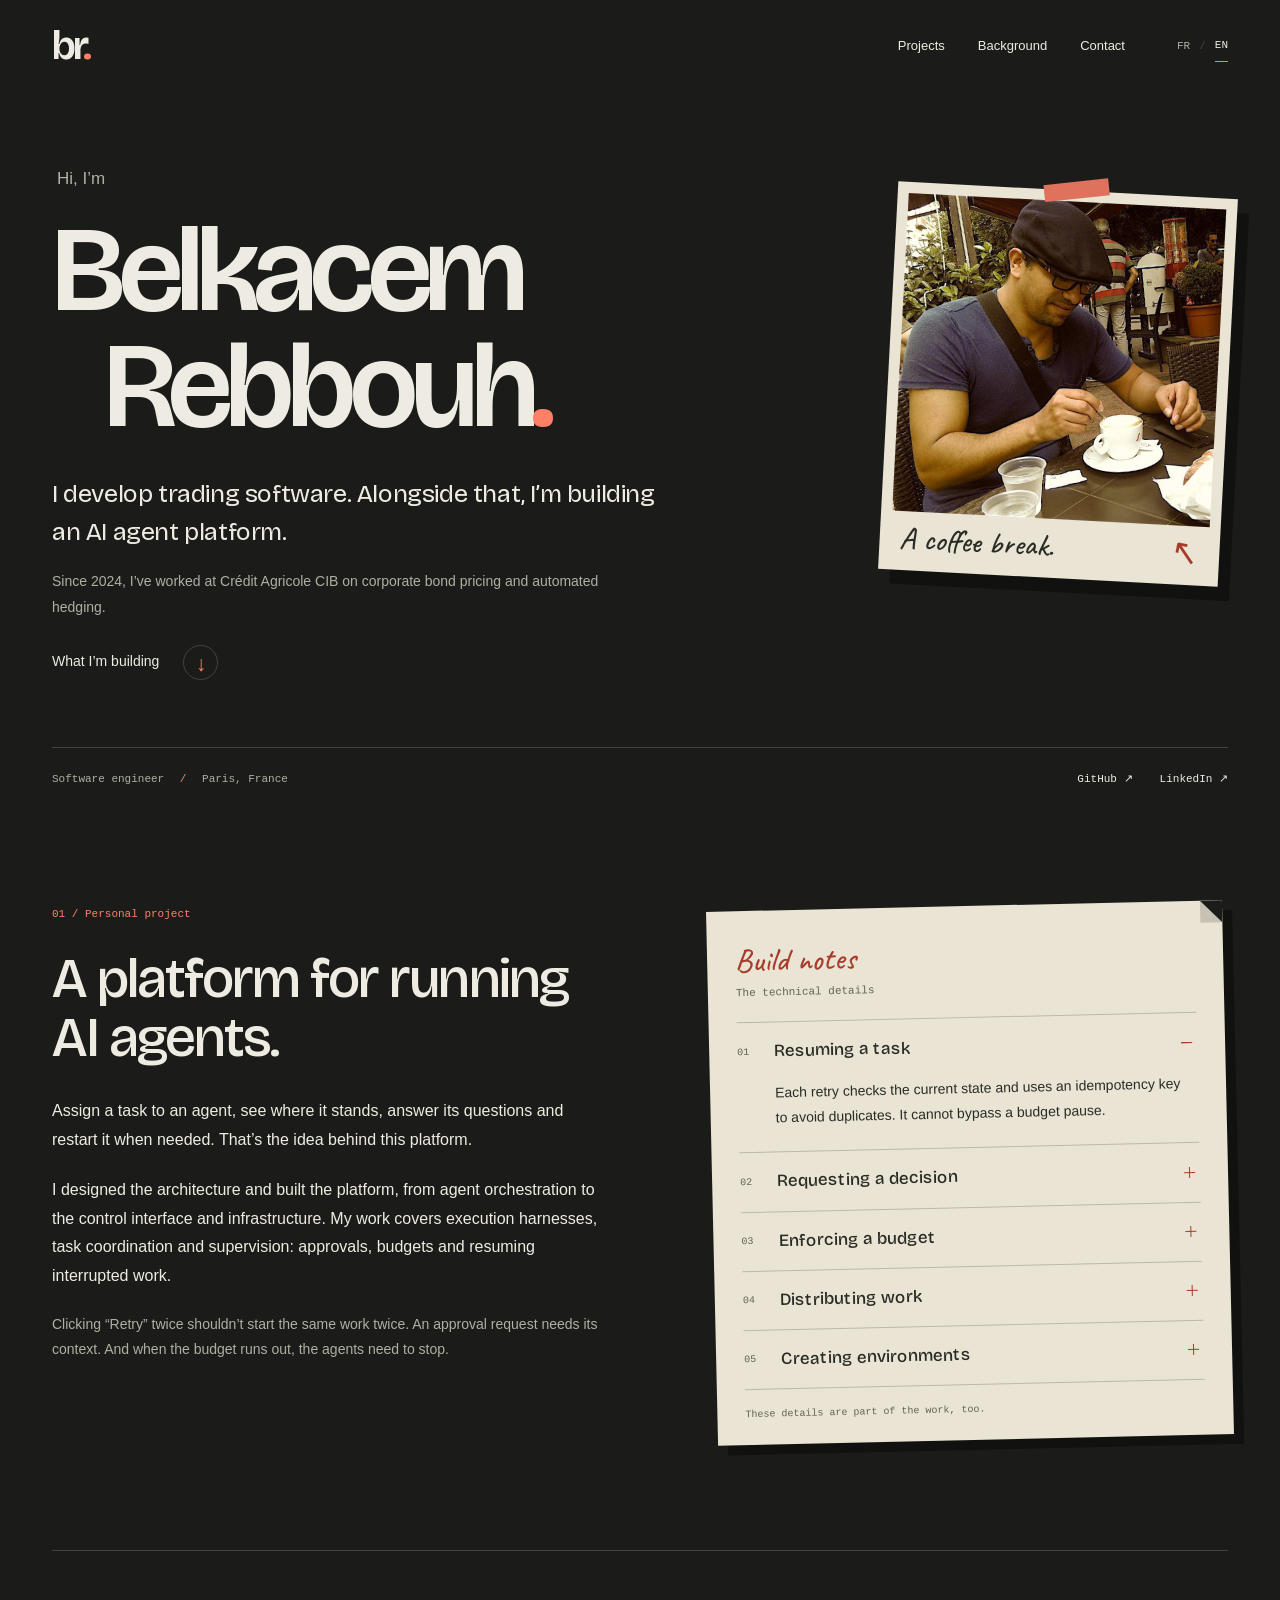
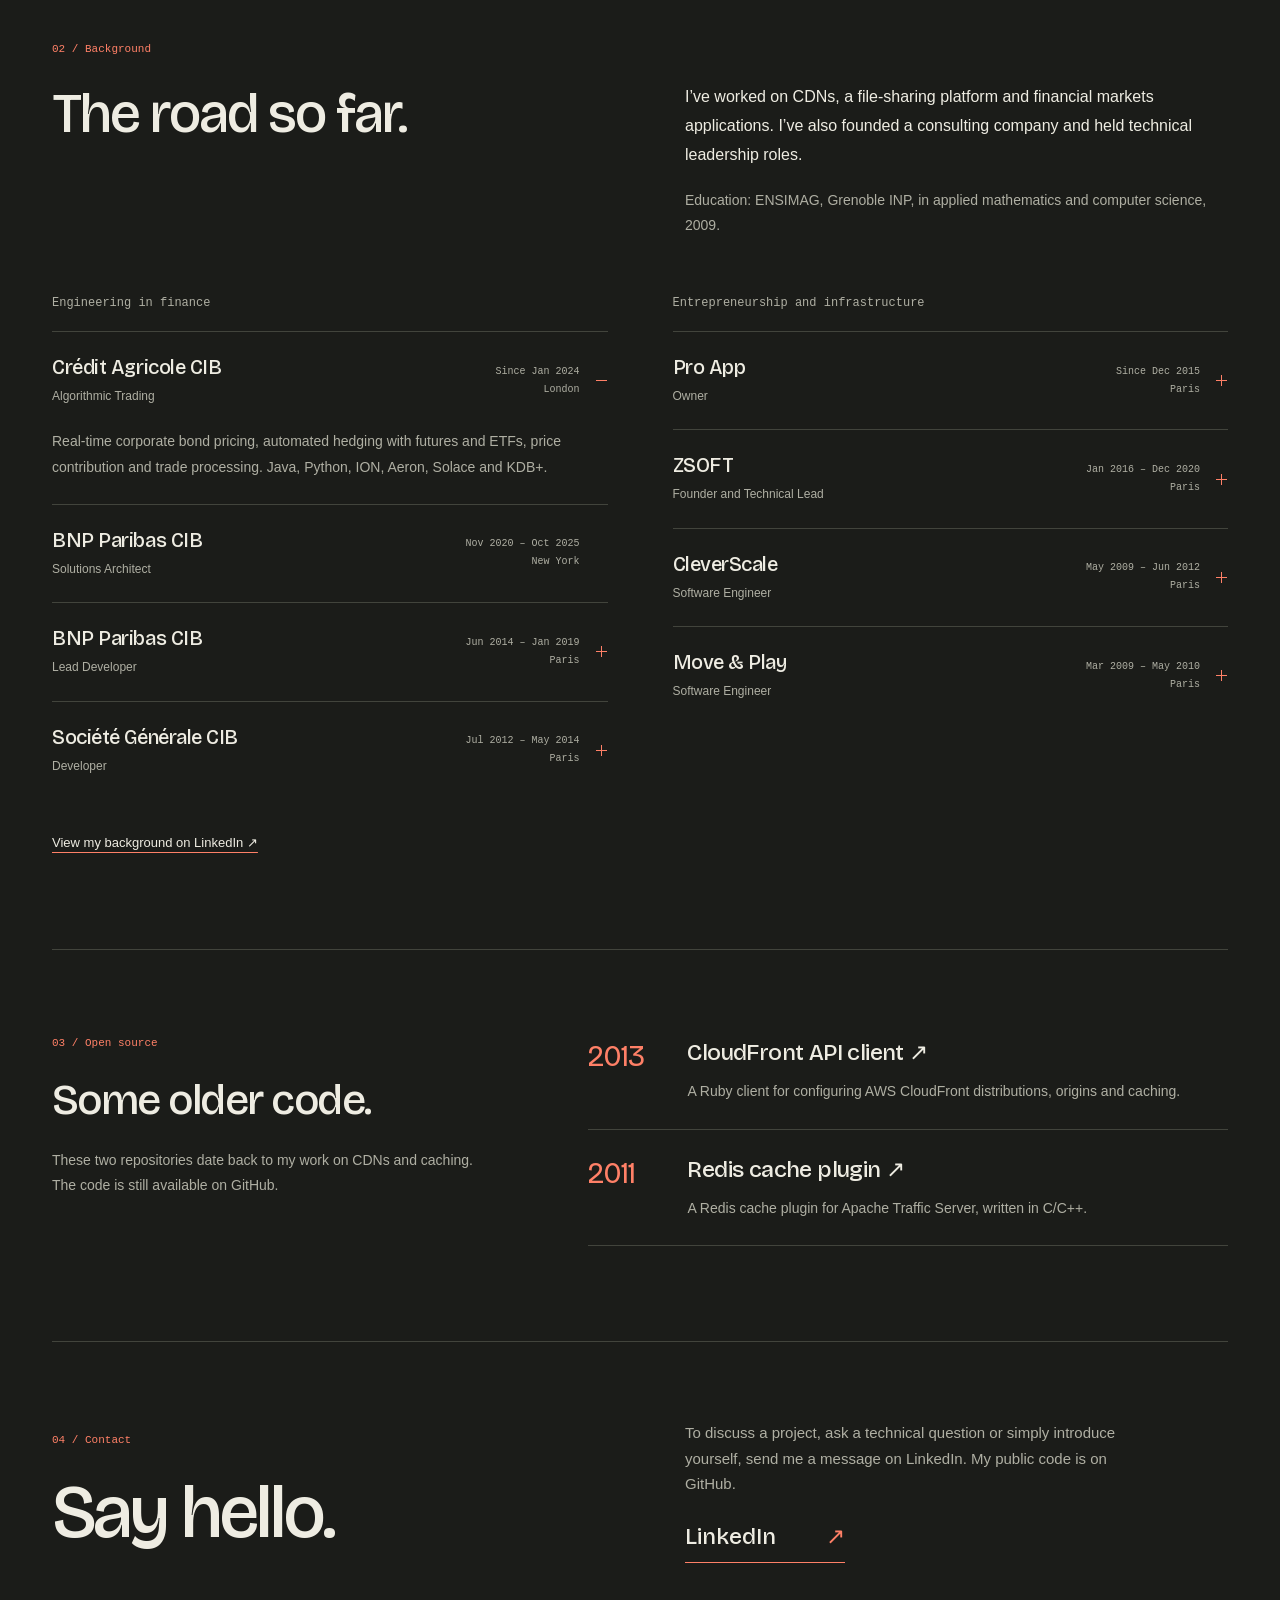
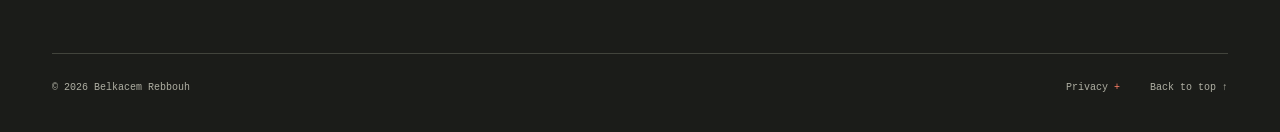
==== commit 012b6c16: "Publish site 9b2408dae0a648c95c273fc9ab142dc54e1025e9" ====
--- a/en/index.html
+++ b/en/index.html
@@ -24,7 +24,7 @@
     <div class="hero-footer"><p>Software engineer<span aria-hidden="true"> / </span>Paris, France</p><div class="profile-links"><a href="https://github.com/Belkacem">GitHub ↗</a><a href="https://www.linkedin.com/in/belkacemrebbouh/">LinkedIn ↗</a></div></div>
   </section>
   <section class="work-section wrap" id="work" aria-labelledby="project-title">
-    <div class="project-story"><p class="section-label">01 / Personal project</p><h2 id="project-title">A platform for running AI agents.</h2><p>Assign a task to an agent, see where it stands, answer its questions and restart it when needed. That’s the idea behind this platform.</p><p>I’ve integrated existing harnesses — what connects a model to its instructions and tools — and worked on the task management, interface and infrastructure around them.</p><p class="project-note">Clicking “Retry” twice shouldn’t start the same work twice. An approval request needs its context. And when the budget runs out, the agents need to stop.</p></div>
+    <div class="project-story"><p class="section-label">01 / Personal project</p><h2 id="project-title">A platform for running AI agents.</h2><p>Assign a task to an agent, see where it stands, answer its questions and restart it when needed. That’s the idea behind this platform.</p><p>I designed the architecture and built the platform, from agent orchestration to the control interface and infrastructure. My work covers execution harnesses, task coordination and supervision: approvals, budgets and resuming interrupted work.</p><p class="project-note">Clicking “Retry” twice shouldn’t start the same work twice. An approval request needs its context. And when the budget runs out, the agents need to stop.</p></div>
     <aside class="build-notes" id="expertise" aria-labelledby="notes-title"><div class="notebook-heading"><p class="note-caption">Build notes</p><h3 id="notes-title">The technical details</h3></div>
       <details class="mechanism" open><summary><span class="note-number" aria-hidden="true">01</span><span>Resuming a task</span><span class="expand-mark" aria-hidden="true"></span></summary><p>Each retry checks the current state and uses an idempotency key to avoid duplicates. It cannot bypass a budget pause.</p></details><details class="mechanism" ><summary><span class="note-number" aria-hidden="true">02</span><span>Requesting a decision</span><span class="expand-mark" aria-hidden="true"></span></summary><p>Questions and approvals stay attached to the task. Responses are attributed to their author and can wake the agent. Permissions are checked on the server.</p></details><details class="mechanism" ><summary><span class="note-number" aria-hidden="true">03</span><span>Enforcing a budget</span><span class="expand-mark" aria-hidden="true"></span></summary><p>A warning before the limit, a pause when it is reached, and resumption when the budget allows it.</p></details><details class="mechanism" ><summary><span class="note-number" aria-hidden="true">04</span><span>Distributing work</span><span class="expand-mark" aria-hidden="true"></span></summary><p>Distinct roles, delegated tasks and routines triggered by a schedule or an event.</p></details><details class="mechanism" ><summary><span class="note-number" aria-hidden="true">05</span><span>Creating environments</span><span class="expand-mark" aria-hidden="true"></span></summary><p>Provisioning resumes through idempotent steps, reusing existing resources. Each organisation has its own database, secrets and container.</p></details>
       <p class="notebook-footer">These details are part of the work, too.</p>
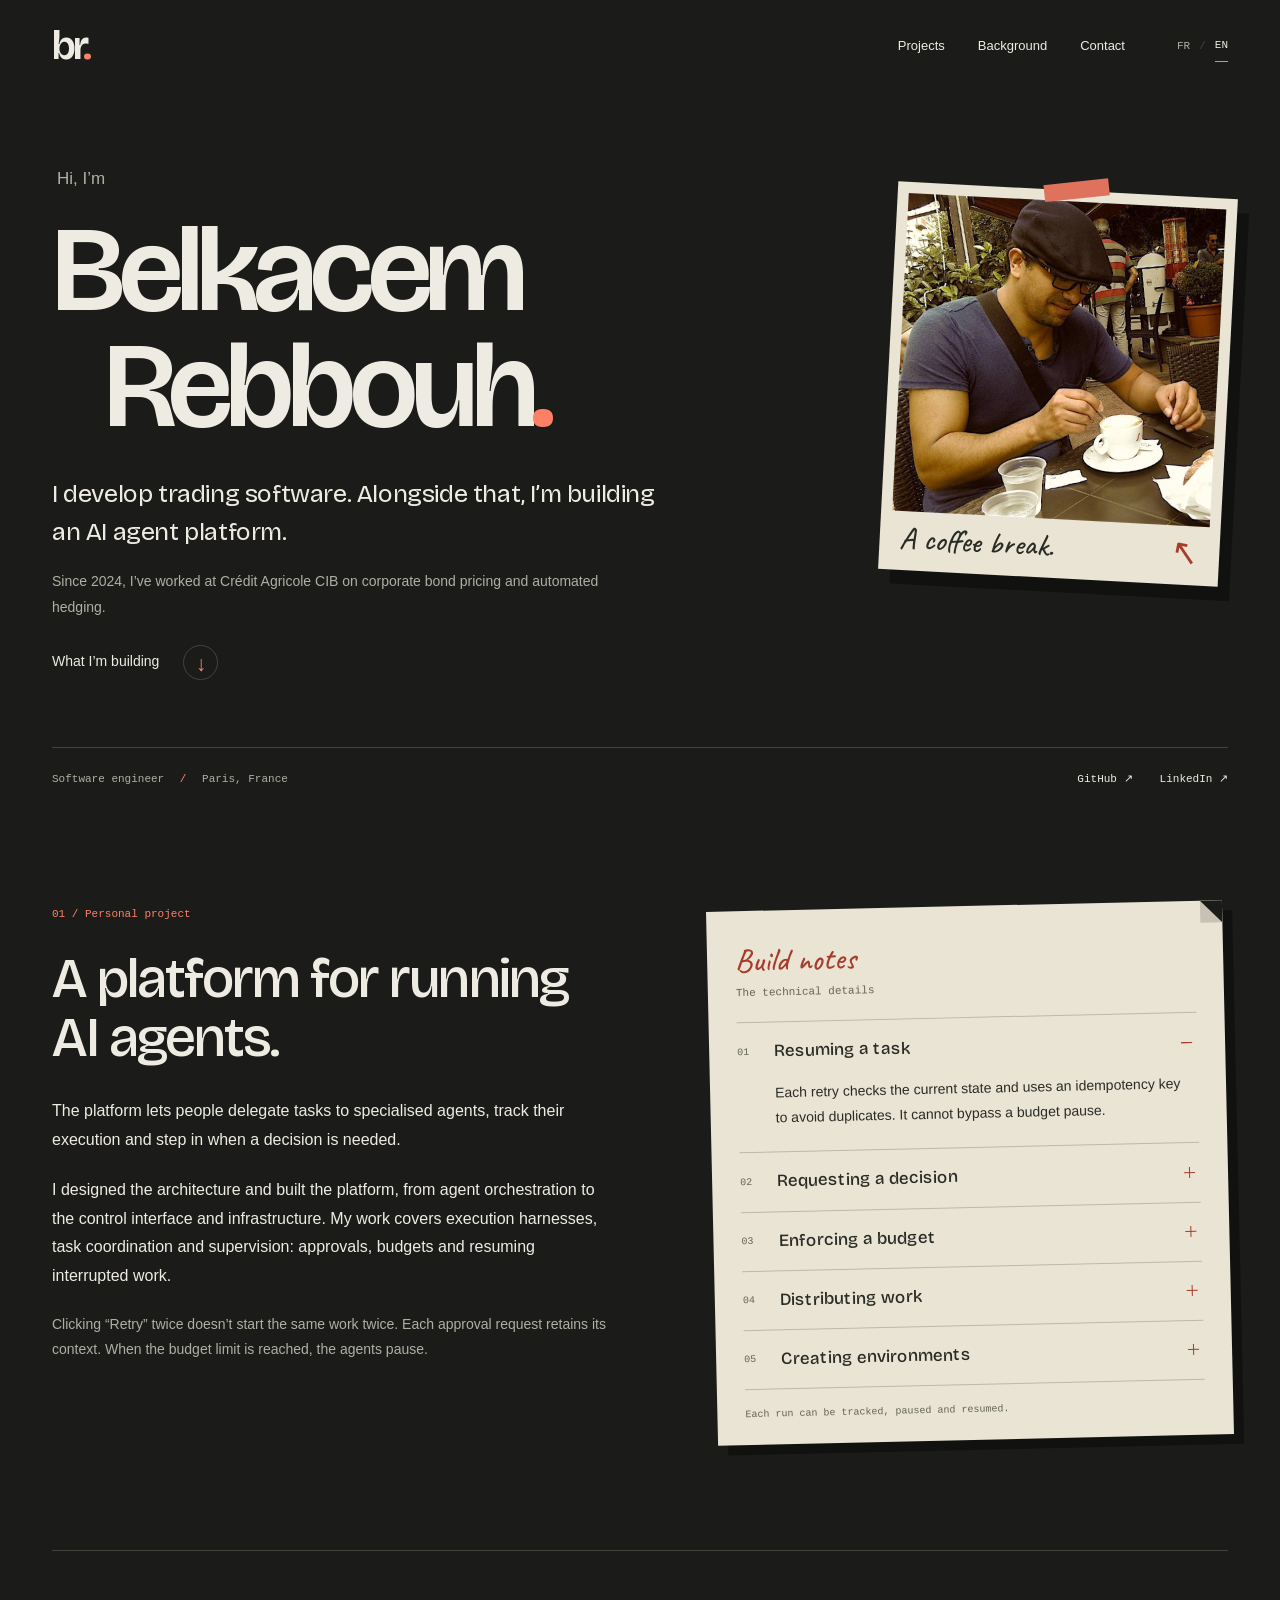
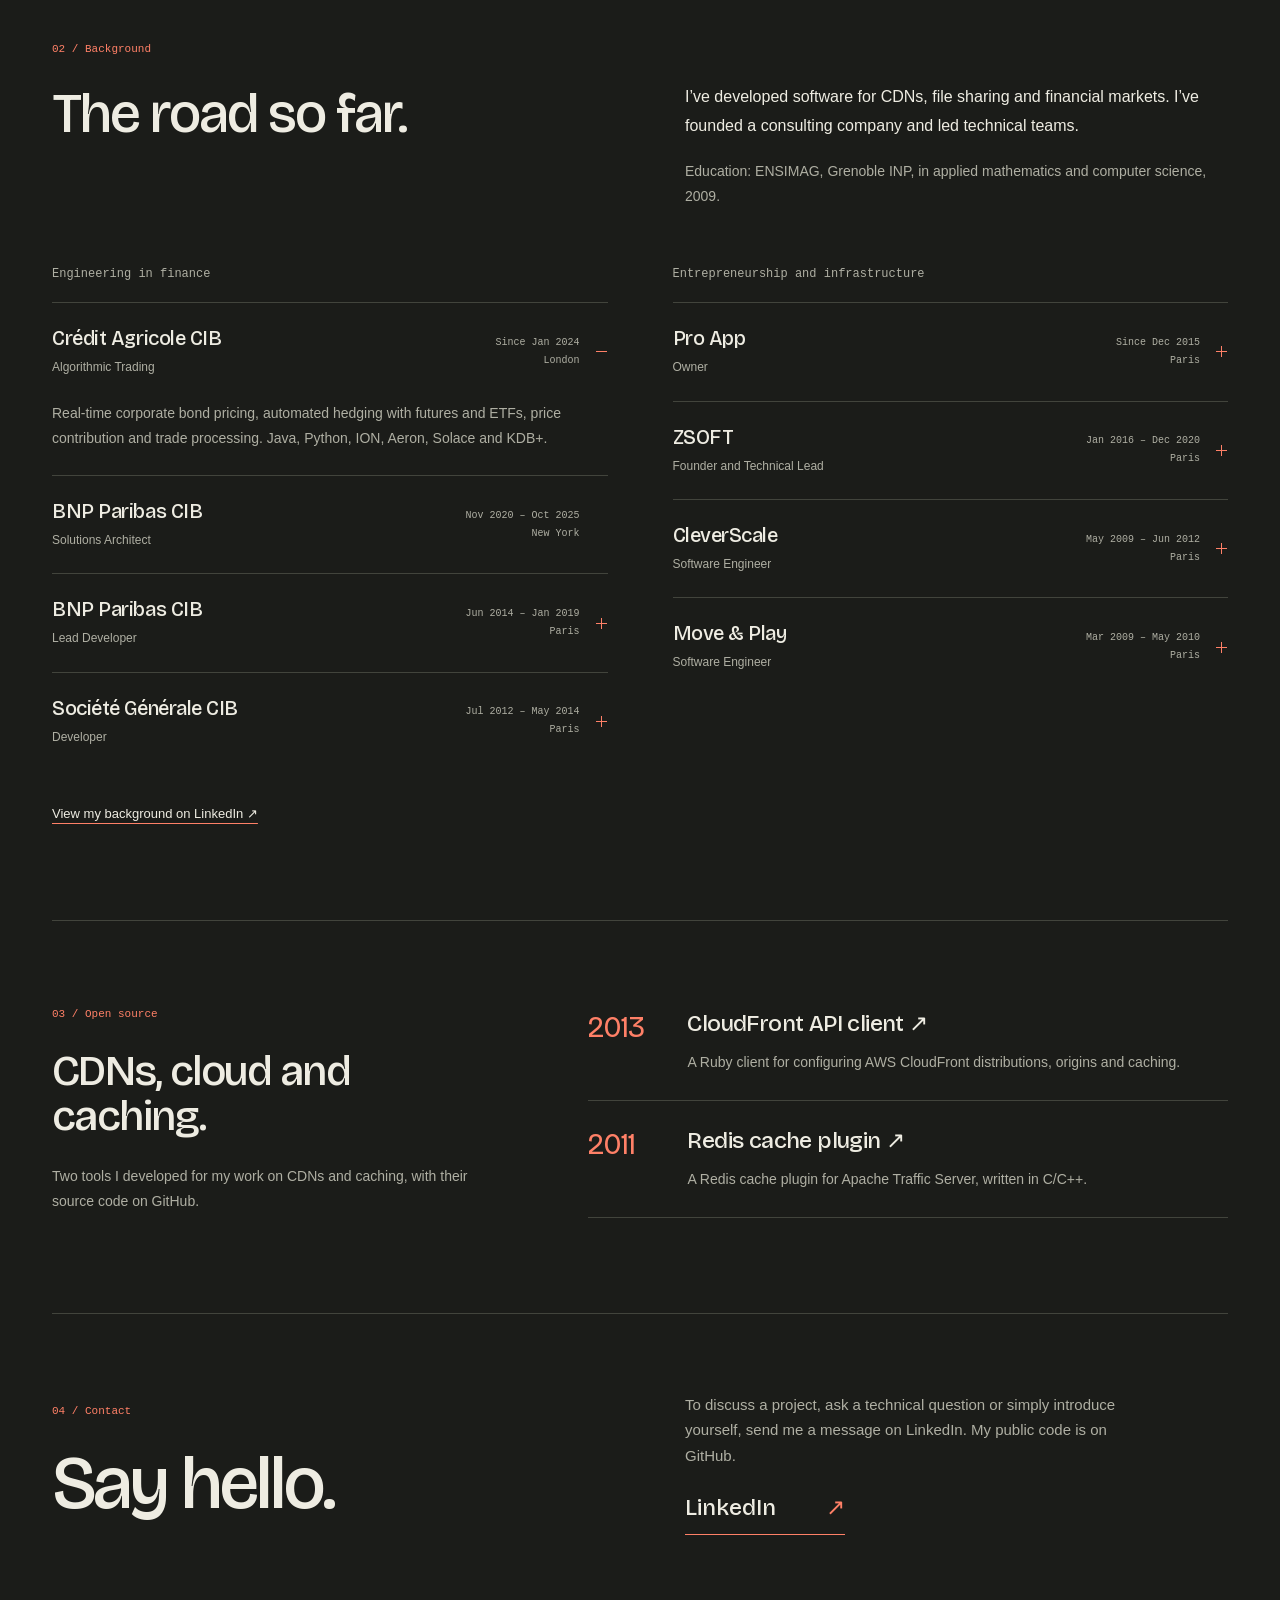
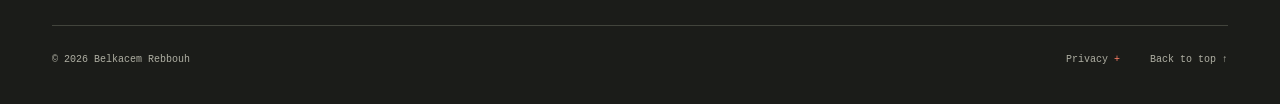
==== commit f4b73c3c: "Publish site b68597ad3ed4b20b7d7cfd231ca3a9aba973cf61" ====
--- a/en/index.html
+++ b/en/index.html
@@ -24,18 +24,18 @@
     <div class="hero-footer"><p>Software engineer<span aria-hidden="true"> / </span>Paris, France</p><div class="profile-links"><a href="https://github.com/Belkacem">GitHub ↗</a><a href="https://www.linkedin.com/in/belkacemrebbouh/">LinkedIn ↗</a></div></div>
   </section>
   <section class="work-section wrap" id="work" aria-labelledby="project-title">
-    <div class="project-story"><p class="section-label">01 / Personal project</p><h2 id="project-title">A platform for running AI agents.</h2><p>Assign a task to an agent, see where it stands, answer its questions and restart it when needed. That’s the idea behind this platform.</p><p>I designed the architecture and built the platform, from agent orchestration to the control interface and infrastructure. My work covers execution harnesses, task coordination and supervision: approvals, budgets and resuming interrupted work.</p><p class="project-note">Clicking “Retry” twice shouldn’t start the same work twice. An approval request needs its context. And when the budget runs out, the agents need to stop.</p></div>
+    <div class="project-story"><p class="section-label">01 / Personal project</p><h2 id="project-title">A platform for running AI agents.</h2><p>The platform lets people delegate tasks to specialised agents, track their execution and step in when a decision is needed.</p><p>I designed the architecture and built the platform, from agent orchestration to the control interface and infrastructure. My work covers execution harnesses, task coordination and supervision: approvals, budgets and resuming interrupted work.</p><p class="project-note">Clicking “Retry” twice doesn’t start the same work twice. Each approval request retains its context. When the budget limit is reached, the agents pause.</p></div>
     <aside class="build-notes" id="expertise" aria-labelledby="notes-title"><div class="notebook-heading"><p class="note-caption">Build notes</p><h3 id="notes-title">The technical details</h3></div>
       <details class="mechanism" open><summary><span class="note-number" aria-hidden="true">01</span><span>Resuming a task</span><span class="expand-mark" aria-hidden="true"></span></summary><p>Each retry checks the current state and uses an idempotency key to avoid duplicates. It cannot bypass a budget pause.</p></details><details class="mechanism" ><summary><span class="note-number" aria-hidden="true">02</span><span>Requesting a decision</span><span class="expand-mark" aria-hidden="true"></span></summary><p>Questions and approvals stay attached to the task. Responses are attributed to their author and can wake the agent. Permissions are checked on the server.</p></details><details class="mechanism" ><summary><span class="note-number" aria-hidden="true">03</span><span>Enforcing a budget</span><span class="expand-mark" aria-hidden="true"></span></summary><p>A warning before the limit, a pause when it is reached, and resumption when the budget allows it.</p></details><details class="mechanism" ><summary><span class="note-number" aria-hidden="true">04</span><span>Distributing work</span><span class="expand-mark" aria-hidden="true"></span></summary><p>Distinct roles, delegated tasks and routines triggered by a schedule or an event.</p></details><details class="mechanism" ><summary><span class="note-number" aria-hidden="true">05</span><span>Creating environments</span><span class="expand-mark" aria-hidden="true"></span></summary><p>Provisioning resumes through idempotent steps, reusing existing resources. Each organisation has its own database, secrets and container.</p></details>
-      <p class="notebook-footer">These details are part of the work, too.</p>
+      <p class="notebook-footer">Each run can be tracked, paused and resumed.</p>
     </aside>
   </section>
-  <section class="career-section wrap" id="about" aria-labelledby="about-title"><div class="career-intro"><div><p class="section-label">02 / Background</p><h2 id="about-title">The road so far.</h2></div><div class="career-text"><p>I’ve worked on CDNs, a file-sharing platform and financial markets applications. I’ve also founded a consulting company and held technical leadership roles.</p><p class="education">Education: ENSIMAG, Grenoble INP, in applied mathematics and computer science, 2009.</p></div></div><div class="career-columns"><div class="career-group"><h3>Engineering in finance</h3>
+  <section class="career-section wrap" id="about" aria-labelledby="about-title"><div class="career-intro"><div><p class="section-label">02 / Background</p><h2 id="about-title">The road so far.</h2></div><div class="career-text"><p>I’ve developed software for CDNs, file sharing and financial markets. I’ve founded a consulting company and led technical teams.</p><p class="education">Education: ENSIMAG, Grenoble INP, in applied mathematics and computer science, 2009.</p></div></div><div class="career-columns"><div class="career-group"><h3>Engineering in finance</h3>
     <details class="experience" open><summary><span class="experience-heading"><span class="experience-company">Crédit Agricole CIB</span><span class="experience-role">Algorithmic Trading</span></span><span class="experience-meta"><span>Since Jan 2024</span><span>London</span></span><span class="expand-mark" aria-hidden="true"></span></summary><p class="experience-description">Real-time corporate bond pricing, automated hedging with futures and ETFs, price contribution and trade processing. Java, Python, ION, Aeron, Solace and KDB+.</p></details><article class="experience experience-static"><span class="experience-heading"><span class="experience-company">BNP Paribas CIB</span><span class="experience-role">Solutions Architect</span></span><span class="experience-meta"><span>Nov 2020 – Oct 2025</span><span>New York</span></span></article><details class="experience" ><summary><span class="experience-heading"><span class="experience-company">BNP Paribas CIB</span><span class="experience-role">Lead Developer</span></span><span class="experience-meta"><span>Jun 2014 – Jan 2019</span><span>Paris</span></span><span class="expand-mark" aria-hidden="true"></span></summary><p class="experience-description">Development of a barrier option monitoring system using shared queues, redundant workers and real-time notifications. Its distributed architecture supports data processing and failover.</p></details><details class="experience" ><summary><span class="experience-heading"><span class="experience-company">Société Générale CIB</span><span class="experience-role">Developer</span></span><span class="experience-meta"><span>Jul 2012 – May 2014</span><span>Paris</span></span><span class="expand-mark" aria-hidden="true"></span></summary><p class="experience-description">Aggregation and distribution of financial data, positions and pricing parameters for the front office. Java and C# development, Excel integration and communication between services.</p></details>
   </div><div class="career-group"><h3>Entrepreneurship and infrastructure</h3>
     <details class="experience" ><summary><span class="experience-heading"><span class="experience-company">Pro App</span><span class="experience-role">Owner</span></span><span class="experience-meta"><span>Since Dec 2015</span><span>Paris</span></span><span class="expand-mark" aria-hidden="true"></span></summary><p class="experience-description">Technology strategy and technical leadership in banking, fintech and retail: architecture, infrastructure, governance, teams and budgets.</p></details><details class="experience" ><summary><span class="experience-heading"><span class="experience-company">ZSOFT</span><span class="experience-role">Founder and Technical Lead</span></span><span class="experience-meta"><span>Jan 2016 – Dec 2020</span><span>Paris</span></span><span class="expand-mark" aria-hidden="true"></span></summary><p class="experience-description">Designing solutions with clients, reviewing architecture, security and performance, and recruiting and training teams.</p></details><details class="experience" ><summary><span class="experience-heading"><span class="experience-company">CleverScale</span><span class="experience-role">Software Engineer</span></span><span class="experience-meta"><span>May 2009 – Jun 2012</span><span>Paris</span></span><span class="expand-mark" aria-hidden="true"></span></summary><p class="experience-description">First employee at a CDN federation startup. Cloud provider API integration, usage analytics and reporting in C and Ruby, and a Ruby on Rails web application.</p></details><details class="experience" ><summary><span class="experience-heading"><span class="experience-company">Move &amp; Play</span><span class="experience-role">Software Engineer</span></span><span class="experience-meta"><span>Mar 2009 – May 2010</span><span>Paris</span></span><span class="expand-mark" aria-hidden="true"></span></summary><p class="experience-description">Building and maintaining a file-sharing platform, including database replication and resilience.</p></details>
   </div></div><p class="paragraph-link"><a href="https://www.linkedin.com/in/belkacemrebbouh/">View my background on LinkedIn ↗</a></p></section>
-  <section class="archive-section wrap" aria-labelledby="archive-title"><div class="archive-intro"><p class="section-label">03 / Open source</p><h2 id="archive-title">Some older code.</h2><p>These two repositories date back to my work on CDNs and caching. The code is still available on GitHub.</p></div>
+  <section class="archive-section wrap" aria-labelledby="archive-title"><div class="archive-intro"><p class="section-label">03 / Open source</p><h2 id="archive-title">CDNs, cloud and caching.</h2><p>Two tools I developed for my work on CDNs and caching, with their source code on GitHub.</p></div>
     <div class="archive-list"><article class="archive-item"><time datetime="2013">2013</time><div><h3><a href="https://github.com/Belkacem/cloudfront">CloudFront API client ↗</a></h3><p>A Ruby client for configuring AWS CloudFront distributions, origins and caching.</p></div></article><article class="archive-item"><time datetime="2011">2011</time><div><h3><a href="https://github.com/Belkacem/redis-cache-plugin">Redis cache plugin ↗</a></h3><p>A Redis cache plugin for Apache Traffic Server, written in C/C++.</p></div></article></div>
   </section>
   <section class="contact-section wrap" id="contact" aria-labelledby="contact-title"><div><p class="section-label">04 / Contact</p><h2 id="contact-title">Say hello.</h2></div><div class="contact-copy"><p>To discuss a project, ask a technical question or simply introduce yourself, send me a message on LinkedIn. My public code is on GitHub.</p><a class="contact-link" href="https://www.linkedin.com/in/belkacemrebbouh/">LinkedIn <span aria-hidden="true">↗</span></a></div></section>
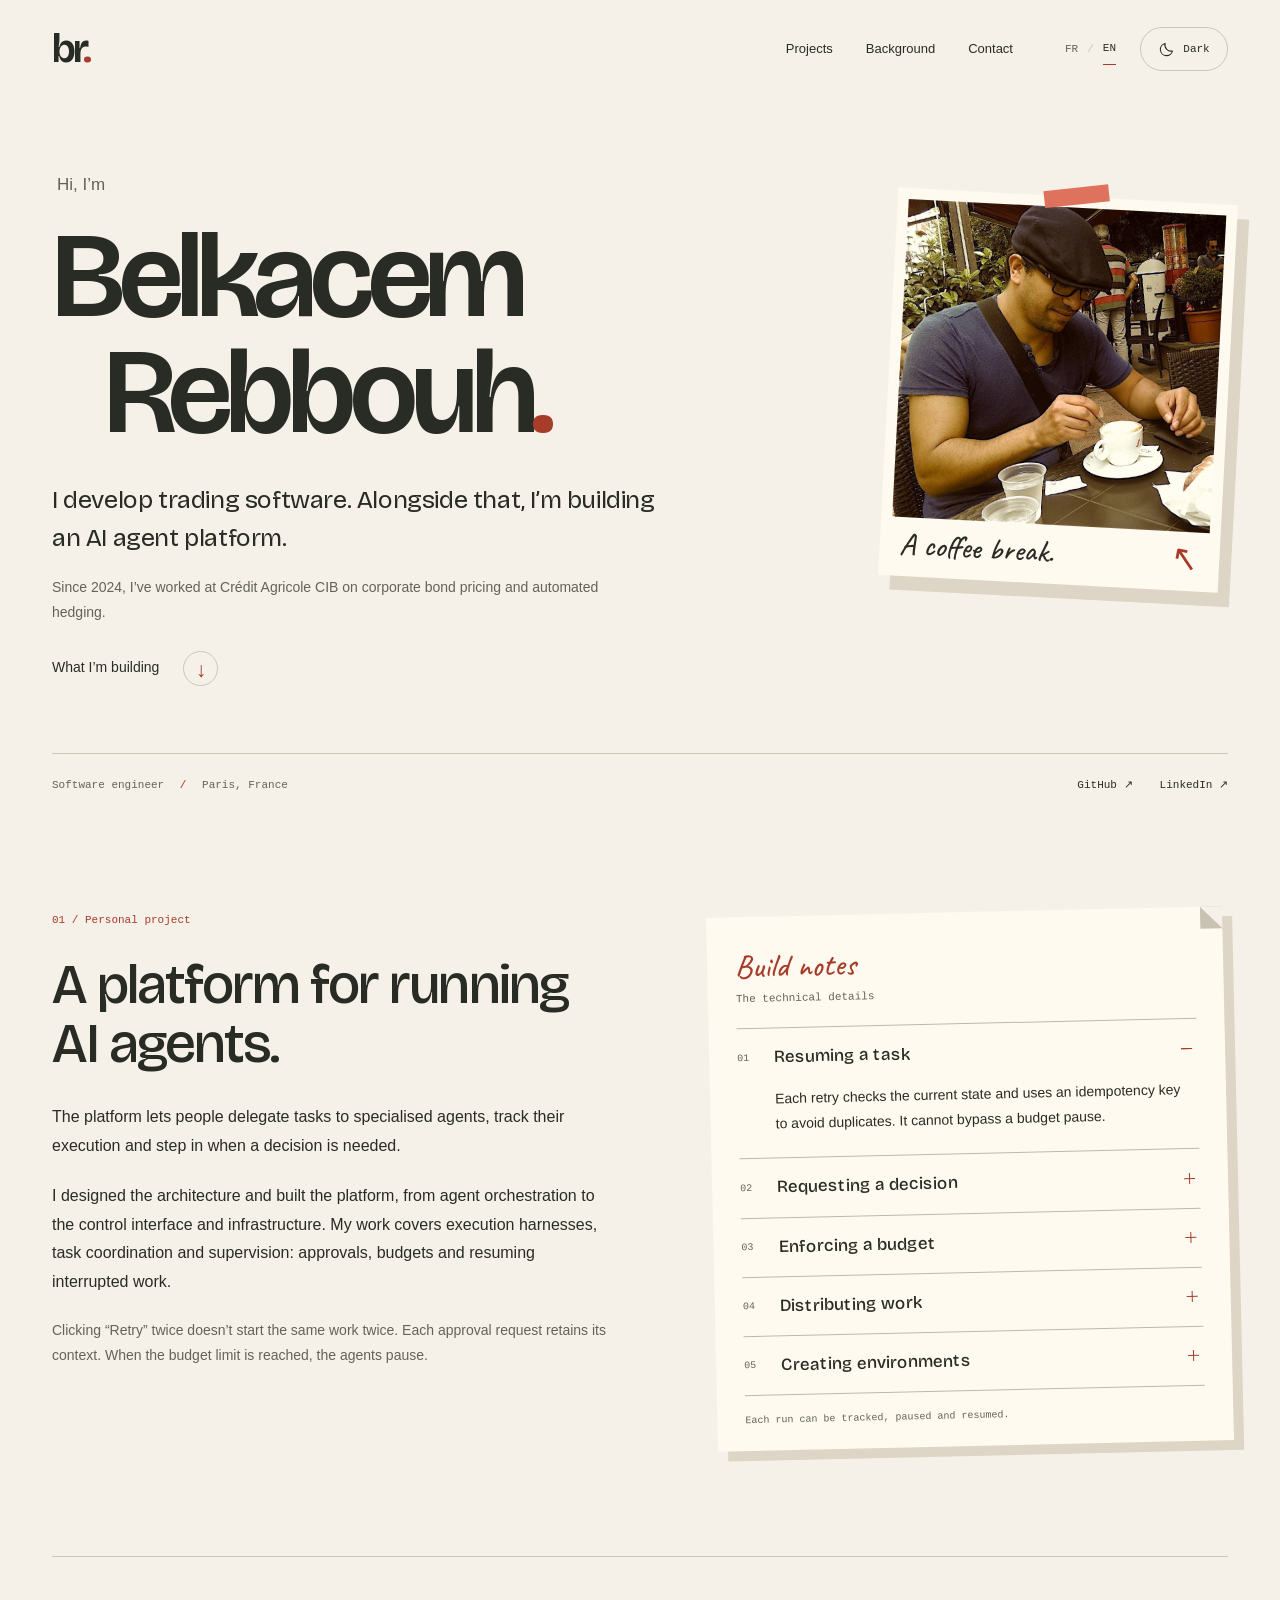
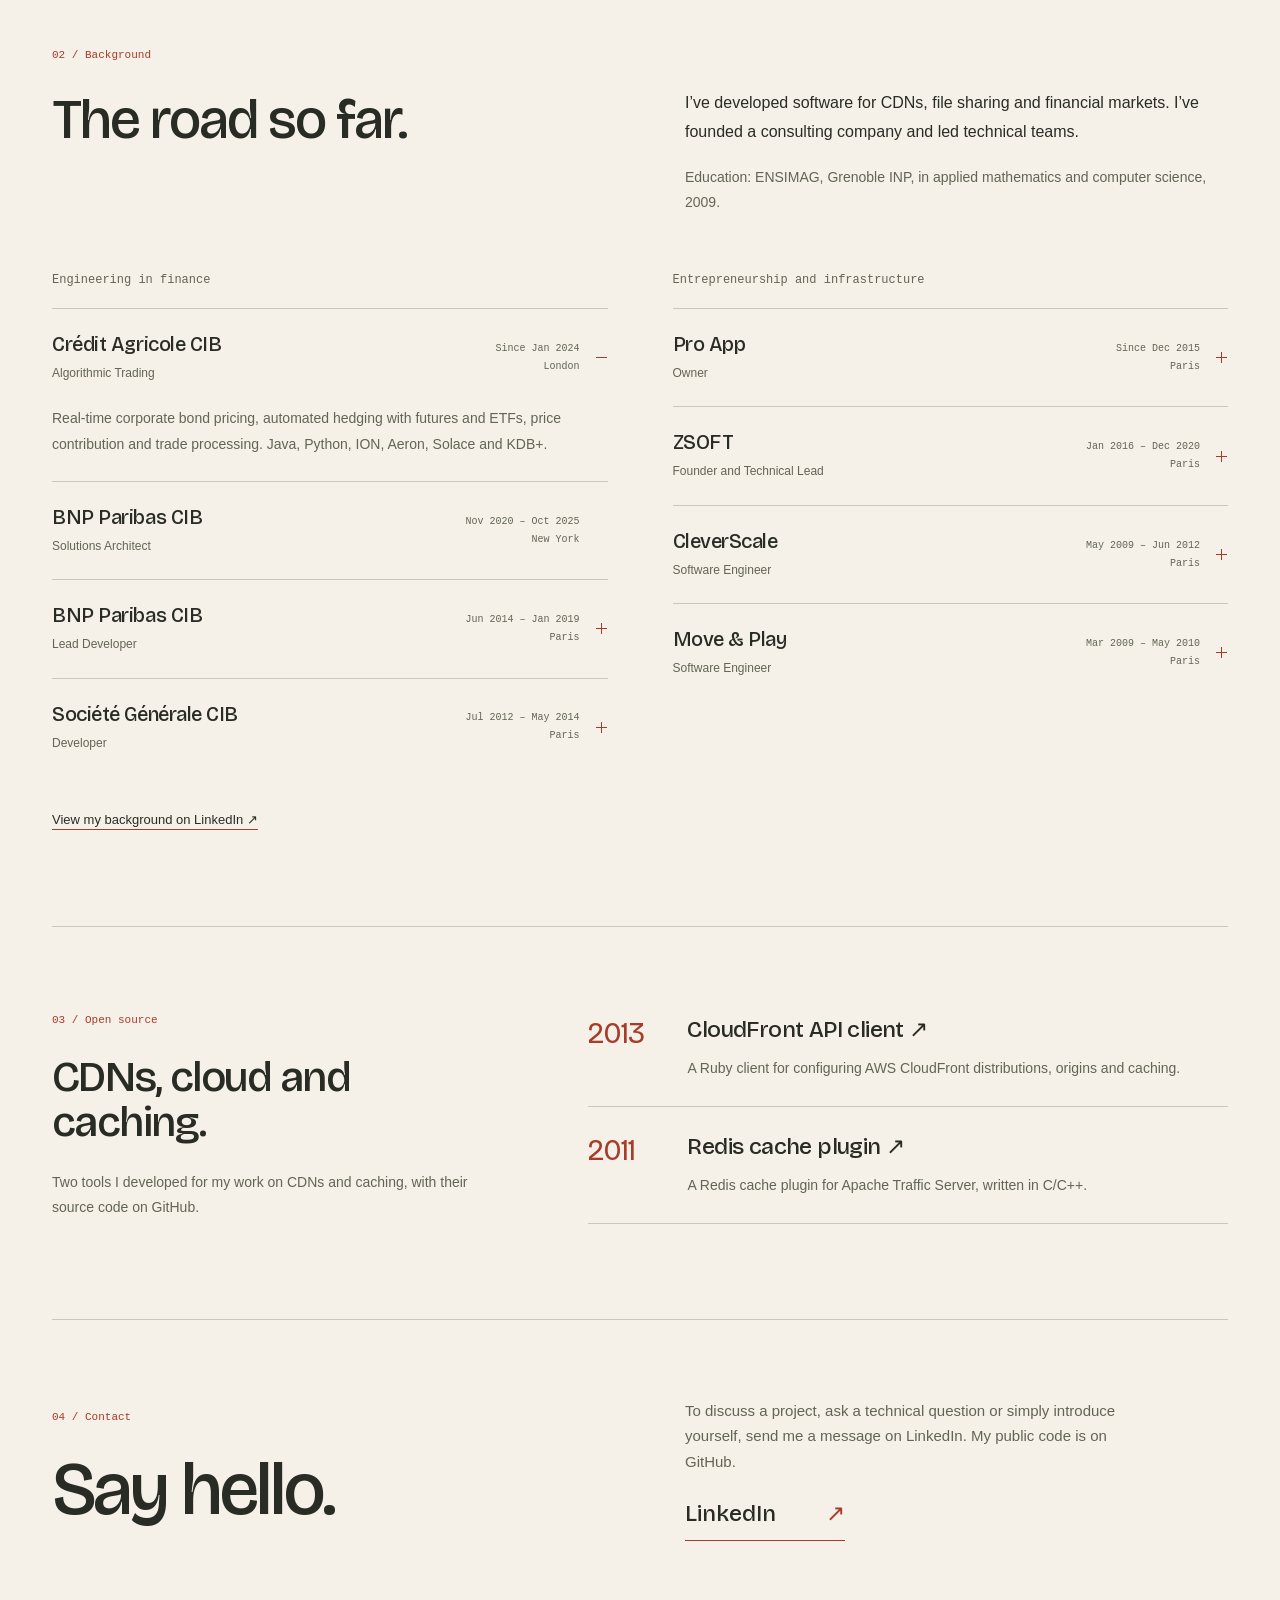
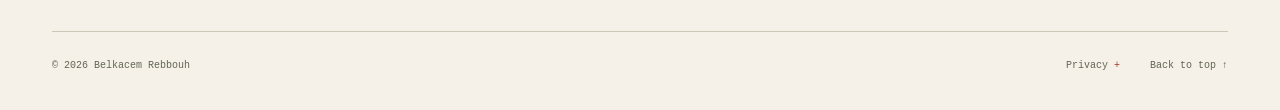
==== commit 47473ed3: "Publish site 3873ca6d06d8459ff8b6dd746e11c966ac11d850" ====
--- a/en/index.html
+++ b/en/index.html
@@ -2,19 +2,21 @@
 <html lang="en">
 <head>
 <meta charset="utf-8"><meta name="viewport" content="width=device-width, initial-scale=1">
-<title>Belkacem Rebbouh — Software, trading and AI agents</title><meta name="description" content="Algorithmic trading, distributed systems and AI agents. Belkacem Rebbouh’s background in finance and software infrastructure, with an engineering education from ENSIMAG."><meta name="theme-color" content="#1b1c19"><meta name="color-scheme" content="dark">
+<title>Belkacem Rebbouh — Software, trading and AI agents</title><meta name="description" content="Algorithmic trading, distributed systems and AI agents. Belkacem Rebbouh’s background in finance and software infrastructure, with an engineering education from ENSIMAG."><meta name="theme-color" content="#1b1c19"><meta name="color-scheme" content="light dark">
 <link rel="canonical" href="https://rebbouh.com/en/"><link rel="alternate" hreflang="fr" href="https://rebbouh.com/"><link rel="alternate" hreflang="en" href="https://rebbouh.com/en/"><link rel="alternate" hreflang="x-default" href="https://rebbouh.com/">
 <meta property="og:type" content="website"><meta property="og:title" content="Belkacem Rebbouh — Software, trading and AI agents"><meta property="og:description" content="Algorithmic trading, distributed systems and AI agents. Belkacem Rebbouh’s background in finance and software infrastructure, with an engineering education from ENSIMAG."><meta property="og:url" content="https://rebbouh.com/en/"><meta property="og:locale" content="en_GB"><meta property="og:image" content="https://rebbouh.com/assets/belkacem-rebbouh.jpg"><meta name="twitter:card" content="summary">
+<script src="/site.js"></script>
 <link rel="icon" type="image/svg+xml" href="/favicon.svg"><link rel="stylesheet" href="/style.css">
 <link rel="preload" href="/assets/fonts/bricolage-grotesque-latin.woff2" as="font" type="font/woff2" crossorigin>
-<script type="application/ld+json">{"@context":"https://schema.org","@type":"Person","name":"Belkacem Rebbouh","url":"https://rebbouh.com","sameAs":["https://www.linkedin.com/in/belkacemrebbouh/","https://github.com/Belkacem","https://about.me/belkacem_rebbouh"],"alumniOf":{"@type":"CollegeOrUniversity","name":"Grenoble INP — ENSIMAG"},"knowsAbout":["Software engineering","Algorithmic trading","Distributed systems","Real-time market data","AI agents","Agent harnesses","Cloud computing"]}</script><script src="/site.js" defer></script>
+<script type="application/ld+json">{"@context":"https://schema.org","@type":"Person","name":"Belkacem Rebbouh","url":"https://rebbouh.com","sameAs":["https://www.linkedin.com/in/belkacemrebbouh/","https://github.com/Belkacem","https://about.me/belkacem_rebbouh"],"alumniOf":{"@type":"CollegeOrUniversity","name":"Grenoble INP — ENSIMAG"},"knowsAbout":["Software engineering","Algorithmic trading","Distributed systems","Real-time market data","AI agents","Agent harnesses","Cloud computing"]}</script>
 </head>
 <body id="top">
 <a class="skip" href="#main">Skip to content</a>
 <header class="header wrap">
   <a class="brand" href="/en/" aria-label="Belkacem Rebbouh · Back to the homepage">br<span>.</span></a>
   <div class="header-right"><nav class="navigation" aria-label="Main navigation"><a href="#work">Projects</a><a href="#about">Background</a><a href="#contact">Contact</a></nav>
-  <nav class="language" aria-label="Language"><a href="/" lang="fr" >FR</a><span aria-hidden="true">/</span><a href="/en/" lang="en" aria-current="page">EN</a></nav></div>
+  <div class="header-controls"><nav class="language" aria-label="Language"><a href="/" lang="fr" >FR</a><span aria-hidden="true">/</span><a href="/en/" lang="en" aria-current="page">EN</a></nav>
+  <button class="theme-toggle" type="button" hidden data-light-label="Light" data-dark-label="Dark" data-light-action="Switch to light mode" data-dark-action="Switch to dark mode"><svg class="theme-sun" width="17" height="17" viewBox="0 0 24 24" fill="none" stroke="currentColor" stroke-width="1.5" stroke-linecap="round" aria-hidden="true" focusable="false"><circle cx="12" cy="12" r="4"/><path d="M12 2v2m0 16v2M2 12h2m16 0h2M5 5l1.5 1.5m11 11L19 19M5 19l1.5-1.5m11-11L19 5"/></svg><svg class="theme-moon" width="17" height="17" viewBox="0 0 24 24" fill="none" stroke="currentColor" stroke-width="1.5" stroke-linecap="round" stroke-linejoin="round" aria-hidden="true" focusable="false"><path d="M20.5 14a8.7 8.7 0 0 1-10.5-10.5A8.7 8.7 0 1 0 20.5 14Z"/></svg><span class="theme-label"></span></button></div></div>
 </header>
 <main id="main">
   <section class="hero wrap" aria-labelledby="name">
@@ -40,5 +42,5 @@
   </section>
   <section class="contact-section wrap" id="contact" aria-labelledby="contact-title"><div><p class="section-label">04 / Contact</p><h2 id="contact-title">Say hello.</h2></div><div class="contact-copy"><p>To discuss a project, ask a technical question or simply introduce yourself, send me a message on LinkedIn. My public code is on GitHub.</p><a class="contact-link" href="https://www.linkedin.com/in/belkacemrebbouh/">LinkedIn <span aria-hidden="true">↗</span></a></div></section>
 </main>
-<footer class="footer wrap"><span>© 2026 Belkacem Rebbouh</span><div class="footer-right"><details class="privacy"><summary>Privacy</summary><p>This site includes no analytics tools or data collection forms. Fonts are served by the website itself. External links lead to services with their own privacy policies.</p></details><a href="#top">Back to top ↑</a></div></footer>
+<footer class="footer wrap"><span>© 2026 Belkacem Rebbouh</span><div class="footer-right"><details class="privacy"><summary>Privacy</summary><p>This site includes no analytics tools or data collection forms. Your theme preference is saved in your browser. Fonts are served by the website itself. External links lead to services with their own privacy policies.</p></details><a href="#top">Back to top ↑</a></div></footer>
 </body></html>
--- a/style.css
+++ b/style.css
@@ -22,9 +22,32 @@
   --paper: #eae4d5;
   --paper-ink: #292c25;
   --paper-accent: #a63c29;
+  --shadow: #11120f;
   --display: "Bricolage", "Arial", sans-serif;
   --sans: -apple-system, BlinkMacSystemFont, "Segoe UI", sans-serif;
   --mono: "SFMono-Regular", Consolas, "Liberation Mono", monospace;
+}
+:root[data-theme="light"] {
+  color-scheme: light;
+  --ground: #f5f1e8;
+  --ink: #292c25;
+  --muted: #626455;
+  --line: #cec7b8;
+  --accent: #a63c29;
+  --paper: #fffaf0;
+  --shadow: #ddd5c5;
+}
+@media (prefers-color-scheme: light) {
+  :root:not([data-theme]) {
+    color-scheme: light;
+    --ground: #f5f1e8;
+    --ink: #292c25;
+    --muted: #626455;
+    --line: #cec7b8;
+    --accent: #a63c29;
+    --paper: #fffaf0;
+    --shadow: #ddd5c5;
+  }
 }
 * { box-sizing: border-box; }
 html { scroll-padding-top: 30px; scroll-behavior: smooth; }
@@ -33,7 +56,7 @@
 p, h1, h2, h3, h4, figure { margin: 0; }
 a { color: inherit; text-underline-offset: 5px; text-decoration-thickness: 1px; }
 a:hover { color: var(--accent); }
-a:focus-visible, summary:focus-visible { outline: 2px solid var(--accent); outline-offset: 7px; }
+a:focus-visible, summary:focus-visible, button:focus-visible { outline: 2px solid var(--accent); outline-offset: 7px; }
 button, a, summary { -webkit-tap-highlight-color: transparent; }
 .wrap { width: min(1180px, calc(100% - 104px)); margin-inline: auto; }
 .skip { position: absolute; top: -100px; left: 20px; z-index: 5; padding: 10px 20px; background: var(--ink); color: var(--ground); }
@@ -41,8 +64,13 @@
 .header { display: flex; align-items: center; justify-content: space-between; padding-block: 27px; }
 .brand { font: 650 40px/.9 var(--display); letter-spacing: -3px; text-decoration: none; }
 .brand span { color: var(--accent); }
-.header-right, .navigation, .language { display: flex; align-items: center; }
+.header-right, .header-controls, .navigation, .language { display: flex; align-items: center; }
 .header-right { gap: 52px; }
+.header-controls { gap: 24px; }
+.theme-toggle { display: inline-flex; justify-content: center; align-items: center; gap: 8px; min-width: 88px; min-height: 44px; padding: 8px 12px; border: 1px solid var(--line); border-radius: 24px; background: transparent; color: var(--ink); font: 11px/1.5 var(--mono); cursor: pointer; }
+.theme-toggle:hover { border-color: var(--accent); color: var(--accent); }
+.theme-toggle[hidden], .theme-sun, .theme-moon { display: none; }
+:root[data-theme="dark"] .theme-sun, :root[data-theme="light"] .theme-moon { display: block; }
 .navigation { gap: 33px; font-size: 13px; }
 .navigation a { text-decoration: none; padding-block: 8px; }
 .navigation a:hover { text-decoration: underline; }
@@ -57,7 +85,7 @@
 .hero h1 > span { display: block; }
 .hero .surname { margin: 8px 0 0 52px; }
 .name-dot { color: var(--accent); }
-.portrait { grid-column: 2; grid-row: 1 / 3; align-self: start; margin-top: 25px; padding: 11px 11px 0; background: var(--paper); transform: rotate(3deg); box-shadow: 12px 14px 0 #11120f; position: relative; }
+.portrait { grid-column: 2; grid-row: 1 / 3; align-self: start; margin-top: 25px; padding: 11px 11px 0; background: var(--paper); transform: rotate(3deg); box-shadow: 12px 14px 0 var(--shadow); position: relative; }
 .portrait::before { content: ""; position: absolute; width: 65px; height: 17px; top: -9px; left: 43%; transform: rotate(-9deg); background: #df725d; }
 .portrait img { display: block; width: 100%; height: auto; }
 .portrait figcaption { display: flex; align-items: center; justify-content: space-between; padding: 8px 9px 13px; color: var(--paper-ink); font: 500 31px/1.2 "Caveat", cursive; }
@@ -79,7 +107,7 @@
 .project-story h2 { max-width: 560px; margin-bottom: 30px; }
 .project-story > p:not(.section-label) { margin-top: 21px; font-size: 16px; line-height: 1.8; }
 .project-story > p.project-note { color: var(--muted); font-size: 14px; }
-.build-notes { align-self: center; background: var(--paper); color: var(--paper-ink); padding: 32px 28px 22px; transform: rotate(-1.3deg); box-shadow: 10px 10px 0 #11120f; position: relative; }
+.build-notes { align-self: center; background: var(--paper); color: var(--paper-ink); padding: 32px 28px 22px; transform: rotate(-1.3deg); box-shadow: 10px 10px 0 var(--shadow); position: relative; }
 .build-notes::after { content: ""; position: absolute; top: 0; right: 0; border-style: solid; border-width: 0 22px 22px 0; border-color: transparent var(--ground) #c8c2b4 transparent; }
 .notebook-heading { padding-bottom: 20px; }
 .note-caption { font: 500 32px/1.15 "Caveat", cursive; color: var(--paper-accent); margin-bottom: 5px; }
@@ -174,17 +202,18 @@
 }
 @media (max-width: 620px) {
   .wrap { width: calc(100% - 40px); }
-  .header { padding-block: 23px; }
+  .header { padding-block: 20px; flex-wrap: wrap; gap: 14px; }
   .brand { font-size: 33px; }
-  .header-right { gap: 21px; }
-  .navigation { gap: 17px; font-size: 11px; }
+  .header-right { display: contents; }
+  .header-controls { margin-left: auto; gap: 20px; }
+  .navigation { order: 3; width: 100%; justify-content: space-between; gap: 17px; font-size: 12px; }
   .language { gap: 6px; font-size: 10px; }
   .hero { grid-template-columns: 1fr; padding-top: 40px; }
   .hero-heading { grid-column: 1; grid-row: 1; }
   .greeting { font-size: 15px; margin: 0 0 17px 2px; }
   .hero h1 { font-size: clamp(52px, 16.4vw, 100px); }
   .hero .surname { margin-left: 26px; }
-  .portrait { grid-column: 1; grid-row: 2; width: min(76%, 320px); justify-self: center; margin: 44px 0 8px; padding: 8px 8px 0; box-shadow: 8px 9px 0 #11120f; }
+  .portrait { grid-column: 1; grid-row: 2; width: min(76%, 320px); justify-self: center; margin: 44px 0 8px; padding: 8px 8px 0; box-shadow: 8px 9px 0 var(--shadow); }
   .portrait figcaption { font-size: 29px; padding-block: 7px 10px; }
   .hero-text { grid-column: 1; grid-row: 3; padding-top: 30px; }
   .intro-lead { font-size: 22px; }
@@ -225,7 +254,6 @@
   .footer-right { width: 100%; justify-content: space-between; gap: 20px; }
 }
 @media (max-width: 350px) {
-  .header-right { gap: 13px; }
   .navigation { gap: 11px; }
   .hero h1 { font-size: 16vw; }
   .hero .surname { margin-left: 20px; }
@@ -236,7 +264,7 @@
   *, *::before, *::after { transition: none !important; }
 }
 @media print {
-  :root { color-scheme: light; --ground: white; --ink: #20221e; --muted: #51534b; --line: #c6c7bf; --accent: #9c3827; --paper: white; }
+  :root, :root[data-theme], :root:not([data-theme]) { color-scheme: light; --ground: white; --ink: #20221e; --muted: #51534b; --line: #c6c7bf; --accent: #9c3827; --paper: white; }
   body { font-size: 11px; }
   .wrap { width: 100%; }
   .header, .footer, .work-link, .hero-footer { display: none; }
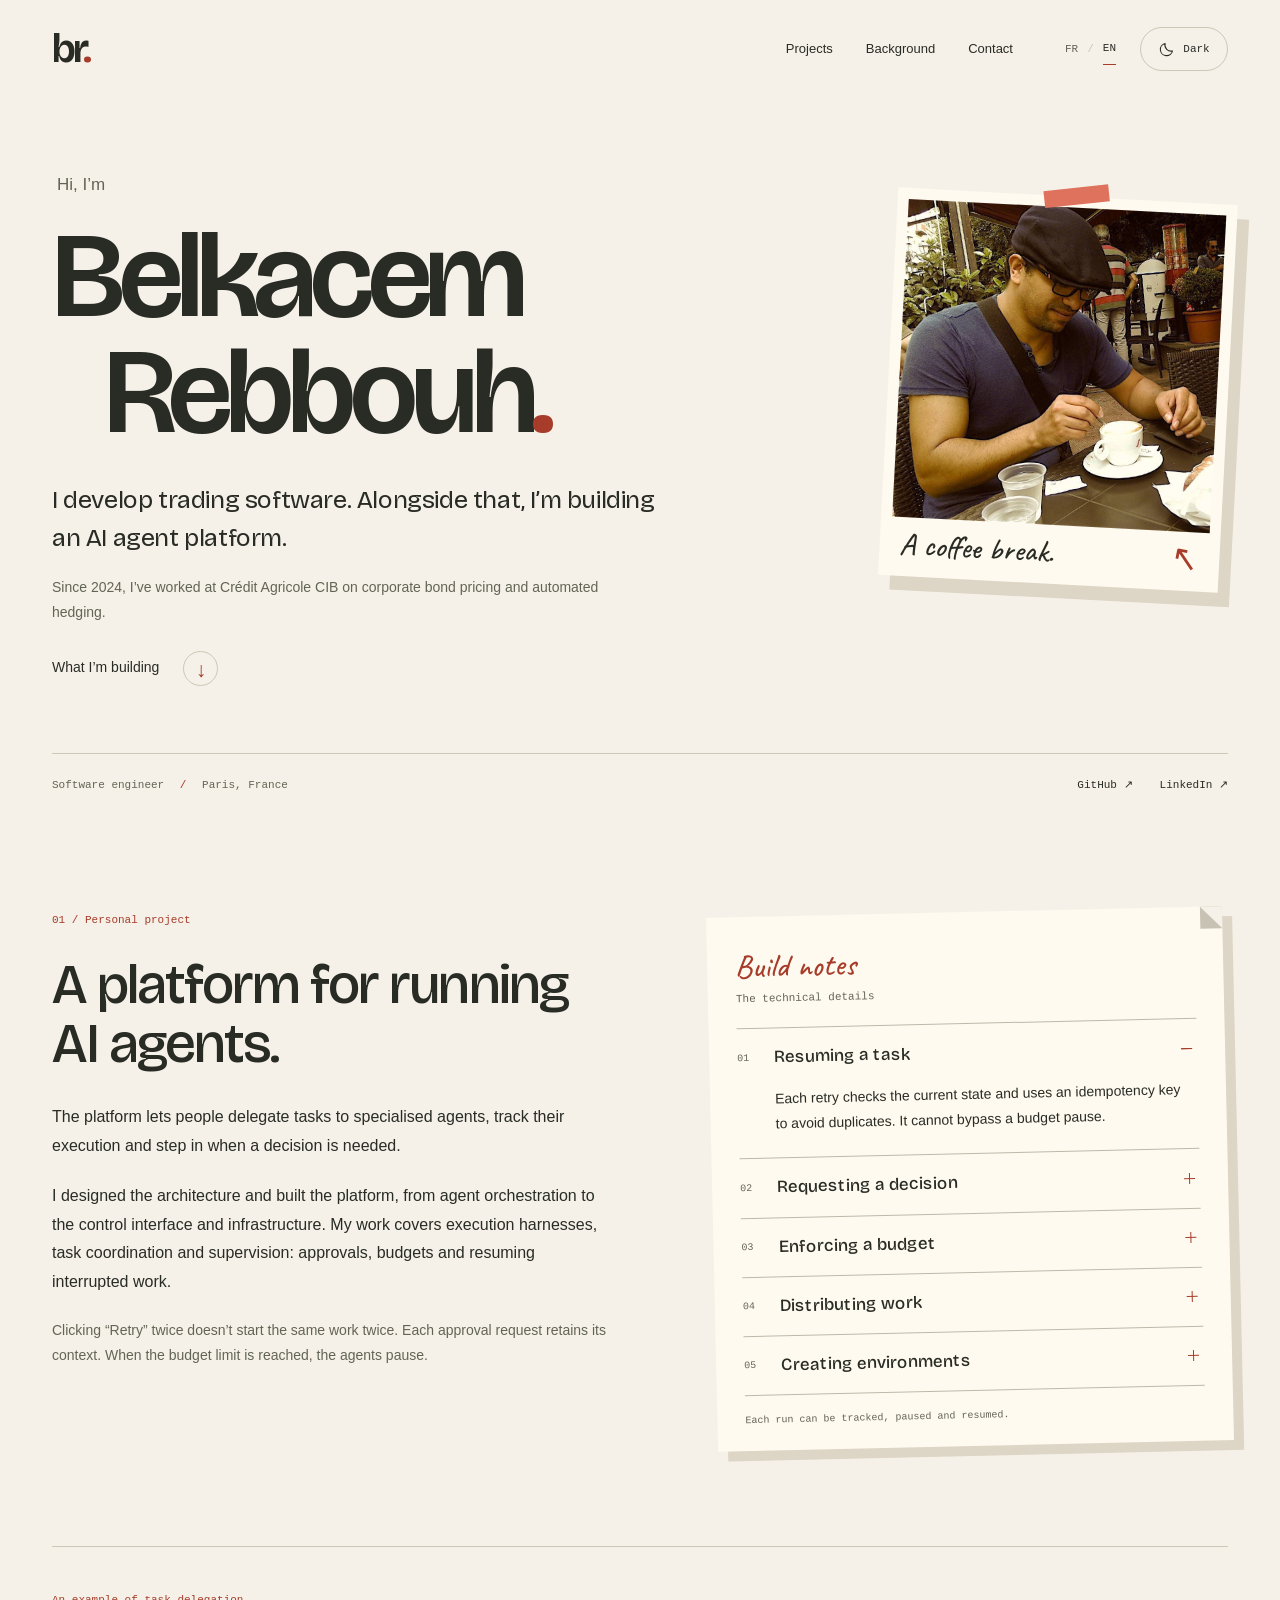
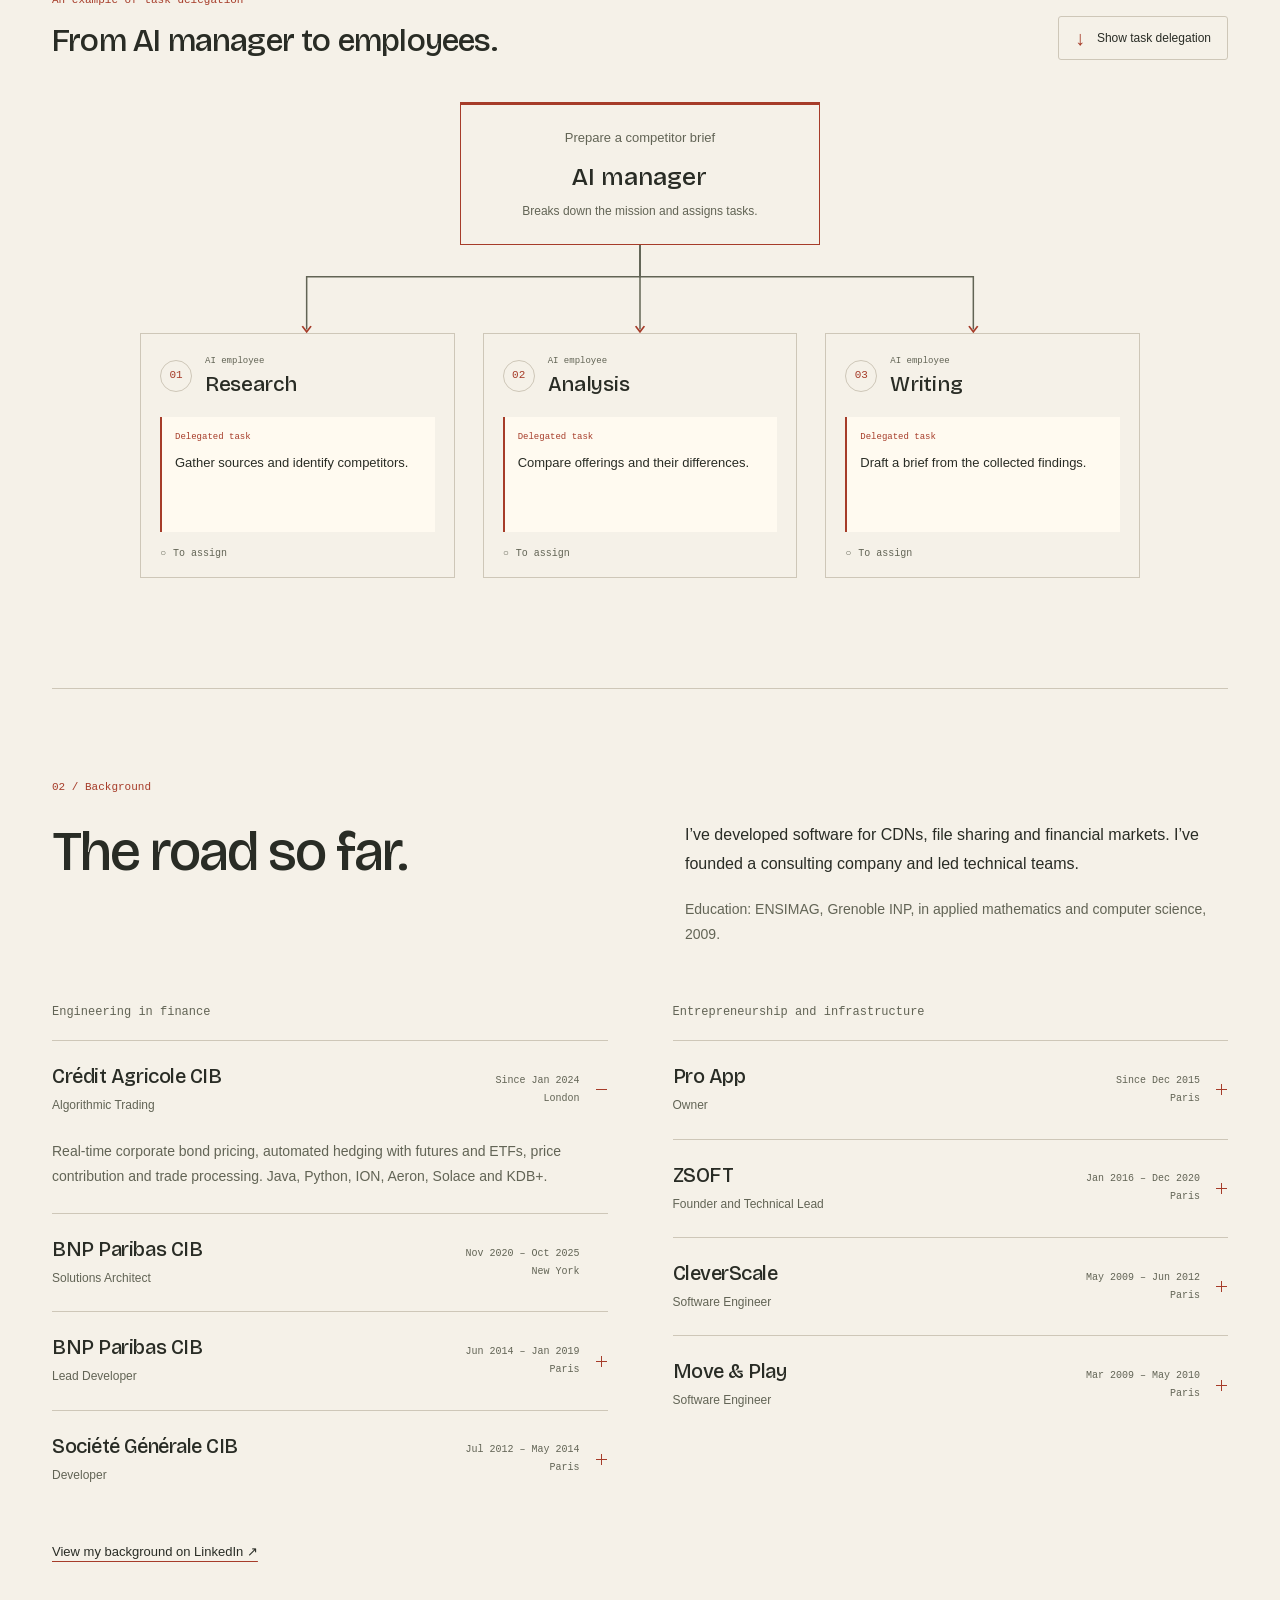
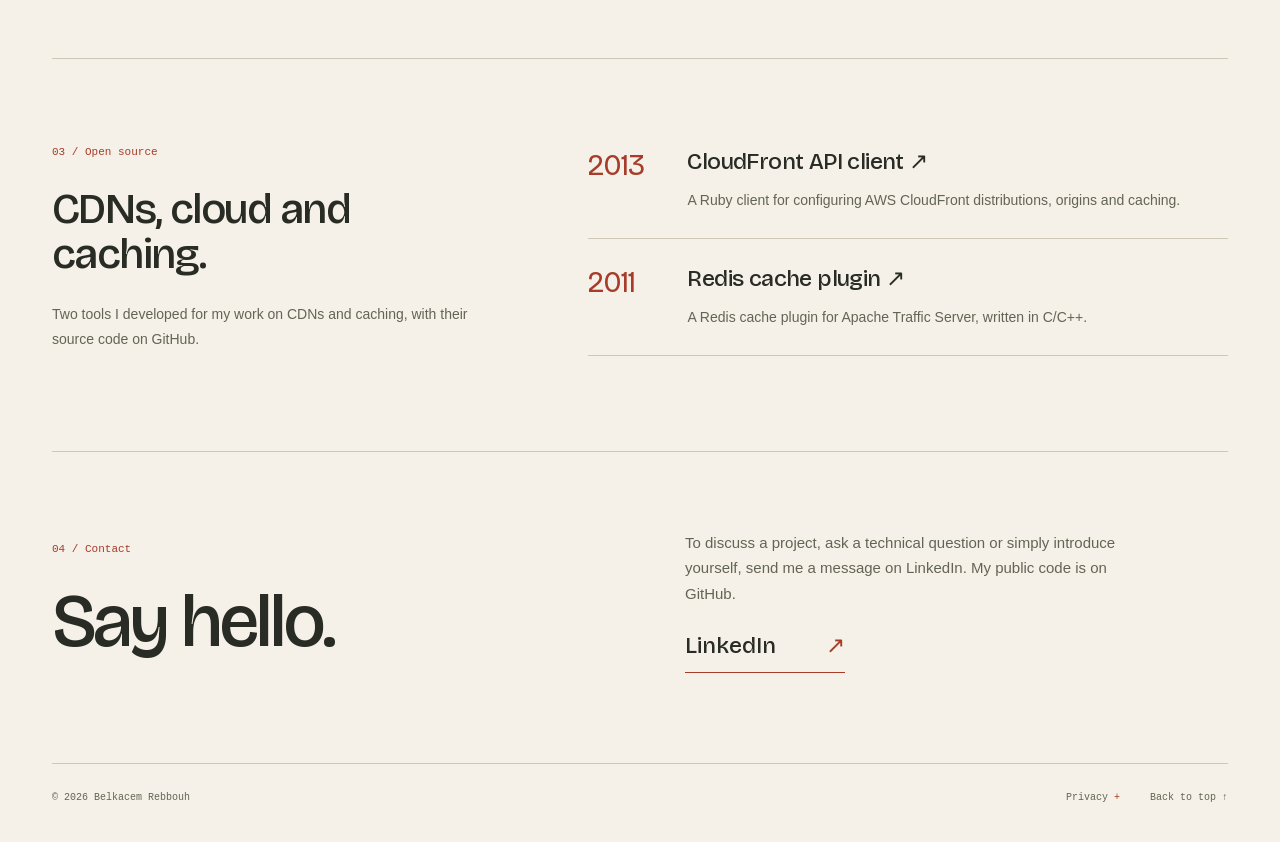
==== commit 944bd687: "Publish site 1b8ef116c4a08910ee94eed849179c248e654e5b" ====
--- a/en/index.html
+++ b/en/index.html
@@ -31,6 +31,13 @@
       <details class="mechanism" open><summary><span class="note-number" aria-hidden="true">01</span><span>Resuming a task</span><span class="expand-mark" aria-hidden="true"></span></summary><p>Each retry checks the current state and uses an idempotency key to avoid duplicates. It cannot bypass a budget pause.</p></details><details class="mechanism" ><summary><span class="note-number" aria-hidden="true">02</span><span>Requesting a decision</span><span class="expand-mark" aria-hidden="true"></span></summary><p>Questions and approvals stay attached to the task. Responses are attributed to their author and can wake the agent. Permissions are checked on the server.</p></details><details class="mechanism" ><summary><span class="note-number" aria-hidden="true">03</span><span>Enforcing a budget</span><span class="expand-mark" aria-hidden="true"></span></summary><p>A warning before the limit, a pause when it is reached, and resumption when the budget allows it.</p></details><details class="mechanism" ><summary><span class="note-number" aria-hidden="true">04</span><span>Distributing work</span><span class="expand-mark" aria-hidden="true"></span></summary><p>Distinct roles, delegated tasks and routines triggered by a schedule or an event.</p></details><details class="mechanism" ><summary><span class="note-number" aria-hidden="true">05</span><span>Creating environments</span><span class="expand-mark" aria-hidden="true"></span></summary><p>Provisioning resumes through idempotent steps, reusing existing resources. Each organisation has its own database, secrets and container.</p></details>
       <p class="notebook-footer">Each run can be tracked, paused and resumed.</p>
     </aside>
+    <figure class="agent-flow" id="agent-diagram" aria-labelledby="agent-flow-title" data-pending="To assign" data-assigned="Task assigned" data-running="Delegating…" data-replay="Replay" data-complete="The AI manager has assigned three tasks to the specialised employees.">
+    <figcaption class="agent-flow-caption"><div><p class="section-label">An example of task delegation</p><h3 id="agent-flow-title">From AI manager to employees.</h3></div><button class="flow-play" type="button" hidden><span aria-hidden="true">↓</span><span class="flow-play-label">Show task delegation</span></button></figcaption>
+    <div class="agent-tree"><div class="agent-manager"><p class="agent-mission">Prepare a competitor brief</p><h4>AI manager</h4><p class="agent-manager-description">Breaks down the mission and assigns tasks.</p></div>
+      <svg class="agent-routes" viewBox="0 0 900 100" preserveAspectRatio="none" aria-hidden="true" focusable="false"><defs><marker id="agent-arrow" viewBox="0 0 8 8" refX="4" refY="4" markerWidth="7" markerHeight="7" orient="auto"><path d="M1 1L6 4L1 7" fill="none" stroke="currentColor" stroke-width="1.2"/></marker></defs><path class="agent-route" d="M450 0V36H150V96" marker-end="url(#agent-arrow)"/><path class="task-route" d="M450 0V36H150V96" pathLength="100" style="--agent-step: 0"/><path class="agent-route" d="M450 0V96" marker-end="url(#agent-arrow)"/><path class="task-route" d="M450 0V96" pathLength="100" style="--agent-step: 1"/><path class="agent-route" d="M450 0V36H750V96" marker-end="url(#agent-arrow)"/><path class="task-route" d="M450 0V36H750V96" pathLength="100" style="--agent-step: 2"/></svg>
+      <ul class="agent-workers" aria-label="AI employees"><li class="agent-worker"><div class="agent-worker-heading"><span class="agent-number" aria-hidden="true">01</span><div><p class="agent-kind">AI employee</p><h4>Research</h4></div></div><div class="agent-task"><p class="agent-task-label">Delegated task</p><p>Gather sources and identify competitors.</p></div><p class="agent-assignment" hidden></p></li><li class="agent-worker"><div class="agent-worker-heading"><span class="agent-number" aria-hidden="true">02</span><div><p class="agent-kind">AI employee</p><h4>Analysis</h4></div></div><div class="agent-task"><p class="agent-task-label">Delegated task</p><p>Compare offerings and their differences.</p></div><p class="agent-assignment" hidden></p></li><li class="agent-worker"><div class="agent-worker-heading"><span class="agent-number" aria-hidden="true">03</span><div><p class="agent-kind">AI employee</p><h4>Writing</h4></div></div><div class="agent-task"><p class="agent-task-label">Delegated task</p><p>Draft a brief from the collected findings.</p></div><p class="agent-assignment" hidden></p></li></ul>
+    </div><p class="visually-hidden flow-announcement" aria-live="polite" aria-atomic="true"></p>
+  </figure>
   </section>
   <section class="career-section wrap" id="about" aria-labelledby="about-title"><div class="career-intro"><div><p class="section-label">02 / Background</p><h2 id="about-title">The road so far.</h2></div><div class="career-text"><p>I’ve developed software for CDNs, file sharing and financial markets. I’ve founded a consulting company and led technical teams.</p><p class="education">Education: ENSIMAG, Grenoble INP, in applied mathematics and computer science, 2009.</p></div></div><div class="career-columns"><div class="career-group"><h3>Engineering in finance</h3>
     <details class="experience" open><summary><span class="experience-heading"><span class="experience-company">Crédit Agricole CIB</span><span class="experience-role">Algorithmic Trading</span></span><span class="experience-meta"><span>Since Jan 2024</span><span>London</span></span><span class="expand-mark" aria-hidden="true"></span></summary><p class="experience-description">Real-time corporate bond pricing, automated hedging with futures and ETFs, price contribution and trade processing. Java, Python, ION, Aeron, Solace and KDB+.</p></details><article class="experience experience-static"><span class="experience-heading"><span class="experience-company">BNP Paribas CIB</span><span class="experience-role">Solutions Architect</span></span><span class="experience-meta"><span>Nov 2020 – Oct 2025</span><span>New York</span></span></article><details class="experience" ><summary><span class="experience-heading"><span class="experience-company">BNP Paribas CIB</span><span class="experience-role">Lead Developer</span></span><span class="experience-meta"><span>Jun 2014 – Jan 2019</span><span>Paris</span></span><span class="expand-mark" aria-hidden="true"></span></summary><p class="experience-description">Development of a barrier option monitoring system using shared queues, redundant workers and real-time notifications. Its distributed architecture supports data processing and failover.</p></details><details class="experience" ><summary><span class="experience-heading"><span class="experience-company">Société Générale CIB</span><span class="experience-role">Developer</span></span><span class="experience-meta"><span>Jul 2012 – May 2014</span><span>Paris</span></span><span class="expand-mark" aria-hidden="true"></span></summary><p class="experience-description">Aggregation and distribution of financial data, positions and pricing parameters for the front office. Java and C# development, Excel integration and communication between services.</p></details>
--- a/style.css
+++ b/style.css
@@ -126,6 +126,40 @@
 .mechanism .expand-mark { color: var(--paper-accent); }
 .mechanism p { padding: 0 12px 22px 37px; font-size: 14px; line-height: 1.75; }
 .notebook-footer { border-top: 1px solid #bcb9aa; padding-top: 16px; font: 10px/1.7 var(--mono); color: #626455; }
+.visually-hidden { position: absolute; width: 1px; height: 1px; padding: 0; margin: -1px; overflow: hidden; clip-path: inset(50%); white-space: nowrap; border: 0; }
+.agent-flow { grid-column: 1 / -1; min-width: 0; padding-top: 45px; border-top: 1px solid var(--line); }
+.agent-flow-caption { display: flex; align-items: end; justify-content: space-between; gap: 25px; margin-bottom: 42px; }
+.agent-flow-caption .section-label { margin-bottom: 13px; }
+.agent-flow-caption h3 { font: 500 32px/1.15 var(--display); letter-spacing: -.025em; }
+.flow-play { display: inline-flex; align-items: center; justify-content: center; gap: 12px; min-height: 44px; padding: 10px 16px; border: 1px solid var(--line); border-radius: 3px; color: var(--ink); background: transparent; font: 12px/1.5 var(--sans); cursor: pointer; white-space: nowrap; }
+.flow-play[hidden] { display: none; }
+.flow-play > span:first-child { color: var(--accent); font-size: 20px; line-height: 1; }
+.flow-play:hover, .flow-play:disabled { border-color: var(--accent); }
+.flow-play:disabled { cursor: progress; }
+.agent-tree { max-width: 1000px; margin-inline: auto; }
+.agent-manager { width: min(100%, 360px); margin-inline: auto; padding: 22px 25px; border: 1px solid var(--accent); border-top-width: 3px; text-align: center; }
+.agent-mission { color: var(--muted); font-size: 13px; margin-bottom: 12px; }
+.agent-manager h4 { font: 500 25px/1.3 var(--display); }
+.agent-manager-description { font-size: 12px; color: var(--muted); margin-top: 8px; }
+.agent-routes { display: block; width: 100%; height: 88px; overflow: visible; color: var(--accent); }
+.agent-route, .task-route { fill: none; vector-effect: non-scaling-stroke; }
+.agent-route { stroke: var(--muted); stroke-width: 1.5; }
+.task-route { stroke: var(--accent); stroke-width: 3; stroke-linecap: round; stroke-dasharray: 8 100; stroke-dashoffset: 8; opacity: 0; }
+.is-distributing .task-route { animation: delegate-task 1s linear both; animation-delay: calc(var(--agent-step) * .4s); }
+@keyframes delegate-task { 0% { opacity: 0; stroke-dashoffset: 8; } 5%, 90% { opacity: 1; } 100% { opacity: 0; stroke-dashoffset: -100; } }
+.agent-workers { display: grid; grid-template-columns: repeat(3, minmax(0, 1fr)); gap: 28px; list-style: none; padding: 0; margin: 0; }
+.agent-worker { min-width: 0; padding: 21px 19px 16px; border: 1px solid var(--line); position: relative; transition: border-color .2s; }
+.agent-worker-heading { display: flex; align-items: center; gap: 13px; }
+.agent-number { display: grid; place-items: center; width: 32px; height: 32px; flex: 0 0 32px; border: 1px solid var(--line); border-radius: 50%; font: 11px/1 var(--mono); color: var(--accent); }
+.agent-kind { color: var(--muted); font: 9px/1.5 var(--mono); margin-bottom: 4px; }
+.agent-worker h4 { font: 500 21px/1.2 var(--display); letter-spacing: -.3px; }
+.agent-task { margin-top: 20px; padding: 14px 13px; border-left: 2px solid var(--paper-accent); color: var(--paper-ink); background: var(--paper); font-size: 13px; line-height: 1.6; min-height: 115px; }
+.agent-task .agent-task-label { color: var(--paper-accent); font: 9px/1.5 var(--mono); margin-bottom: 8px; }
+.agent-assignment { margin-top: 14px; color: var(--muted); font: 10px/1.5 var(--mono); }
+.agent-assignment::before { content: "○"; margin-right: 7px; }
+.agent-worker.is-assigned { border-color: var(--accent); }
+.is-assigned .agent-assignment { color: var(--accent); }
+.is-assigned .agent-assignment::before { content: "✓"; }
 .career-section { border-top: 1px solid var(--line); padding-block: 90px 95px; }
 .career-intro { display: grid; grid-template-columns: 1fr 1fr; gap: 90px; }
 .career-intro h2 { max-width: 370px; }
@@ -192,6 +226,11 @@
   .work-section { grid-template-columns: 1fr; gap: 45px; padding-block: 65px 80px; }
   .project-story { max-width: 650px; }
   .build-notes { width: min(100%, 540px); justify-self: end; margin-right: 9px; }
+  .agent-workers { gap: 16px; }
+  .agent-worker { padding: 17px 12px 14px; }
+  .agent-worker-heading { gap: 8px; }
+  .agent-number { width: 26px; height: 26px; flex-basis: 26px; }
+  .agent-worker h4 { font-size: 19px; }
   .career-intro { gap: 35px; }
   .career-section { padding-block: 65px 70px; }
   .career-text { padding-top: 38px; font-size: 15px; }
@@ -230,6 +269,18 @@
   .note-caption { font-size: 31px; }
   .mechanism summary { font-size: 16px; grid-template-columns: 18px minmax(0, 1fr) 13px; gap: 10px; padding-block: 17px; }
   .mechanism p { padding-left: 28px; font-size: 13px; }
+  .agent-flow { padding-top: 30px; }
+  .agent-flow-caption { align-items: start; flex-direction: column; gap: 19px; margin-bottom: 30px; }
+  .agent-flow-caption h3 { font-size: 29px; }
+  .agent-manager { padding: 20px; }
+  .agent-routes { display: none; }
+  .agent-workers { display: flex; flex-direction: column; gap: 20px; margin-left: 18px; padding: 28px 0 0 24px; border-left: 1px solid var(--muted); }
+  .is-distributing .agent-workers { border-left-color: var(--accent); }
+  .agent-worker { padding: 17px 15px 14px; }
+  .agent-worker::before { content: ""; position: absolute; top: 27px; left: -25px; width: 24px; height: 1px; background: var(--muted); }
+  .agent-worker::after { content: ""; position: absolute; top: 24px; left: -6px; width: 6px; height: 6px; border-top: 1px solid var(--accent); border-right: 1px solid var(--accent); transform: rotate(45deg); }
+  .agent-worker h4 { font-size: 20px; }
+  .agent-task { min-height: 0; margin-top: 16px; }
   .career-section { padding-block: 51px 55px; }
   .career-intro { grid-template-columns: 1fr; gap: 22px; }
   .career-intro h2 { max-width: 270px; }
@@ -261,13 +312,13 @@
 }
 @media (prefers-reduced-motion: reduce) {
   html { scroll-behavior: auto; }
-  *, *::before, *::after { transition: none !important; }
+  *, *::before, *::after { transition: none !important; animation: none !important; }
 }
 @media print {
   :root, :root[data-theme], :root:not([data-theme]) { color-scheme: light; --ground: white; --ink: #20221e; --muted: #51534b; --line: #c6c7bf; --accent: #9c3827; --paper: white; }
   body { font-size: 11px; }
   .wrap { width: 100%; }
-  .header, .footer, .work-link, .hero-footer { display: none; }
+  .header, .footer, .work-link, .hero-footer, .flow-play, .agent-assignment { display: none; }
   .hero { padding-top: 0; grid-template-columns: 1fr 160px; column-gap: 30px; }
   .hero h1 { font-size: 57px; }
   .hero .surname { margin-left: 20px; }
@@ -284,4 +335,6 @@
   .career-columns { gap: 25px; margin-top: 25px; }
   .experience, .archive-item { break-inside: avoid; }
   .career-text { padding-top: 0; }
-}
+  .agent-flow { break-inside: avoid; padding-top: 22px; }
+  .agent-worker { break-inside: avoid; }
+}
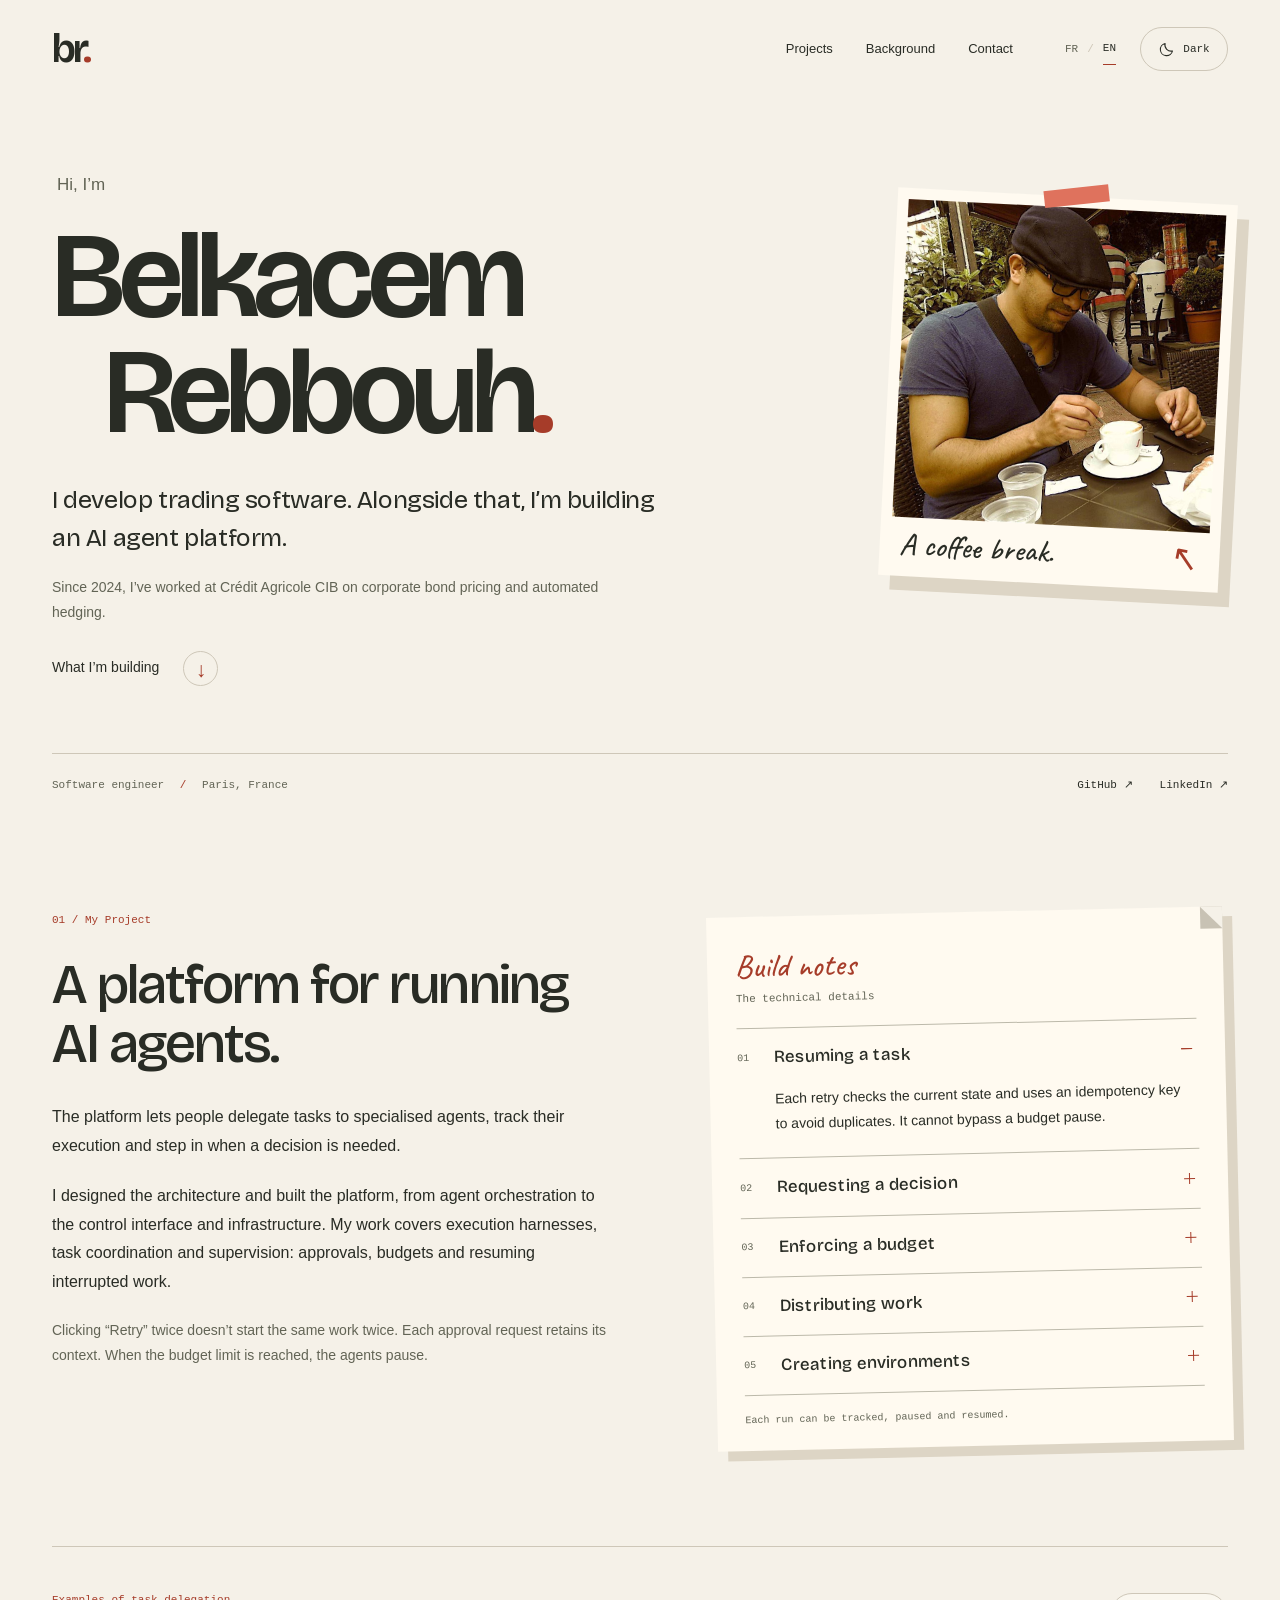
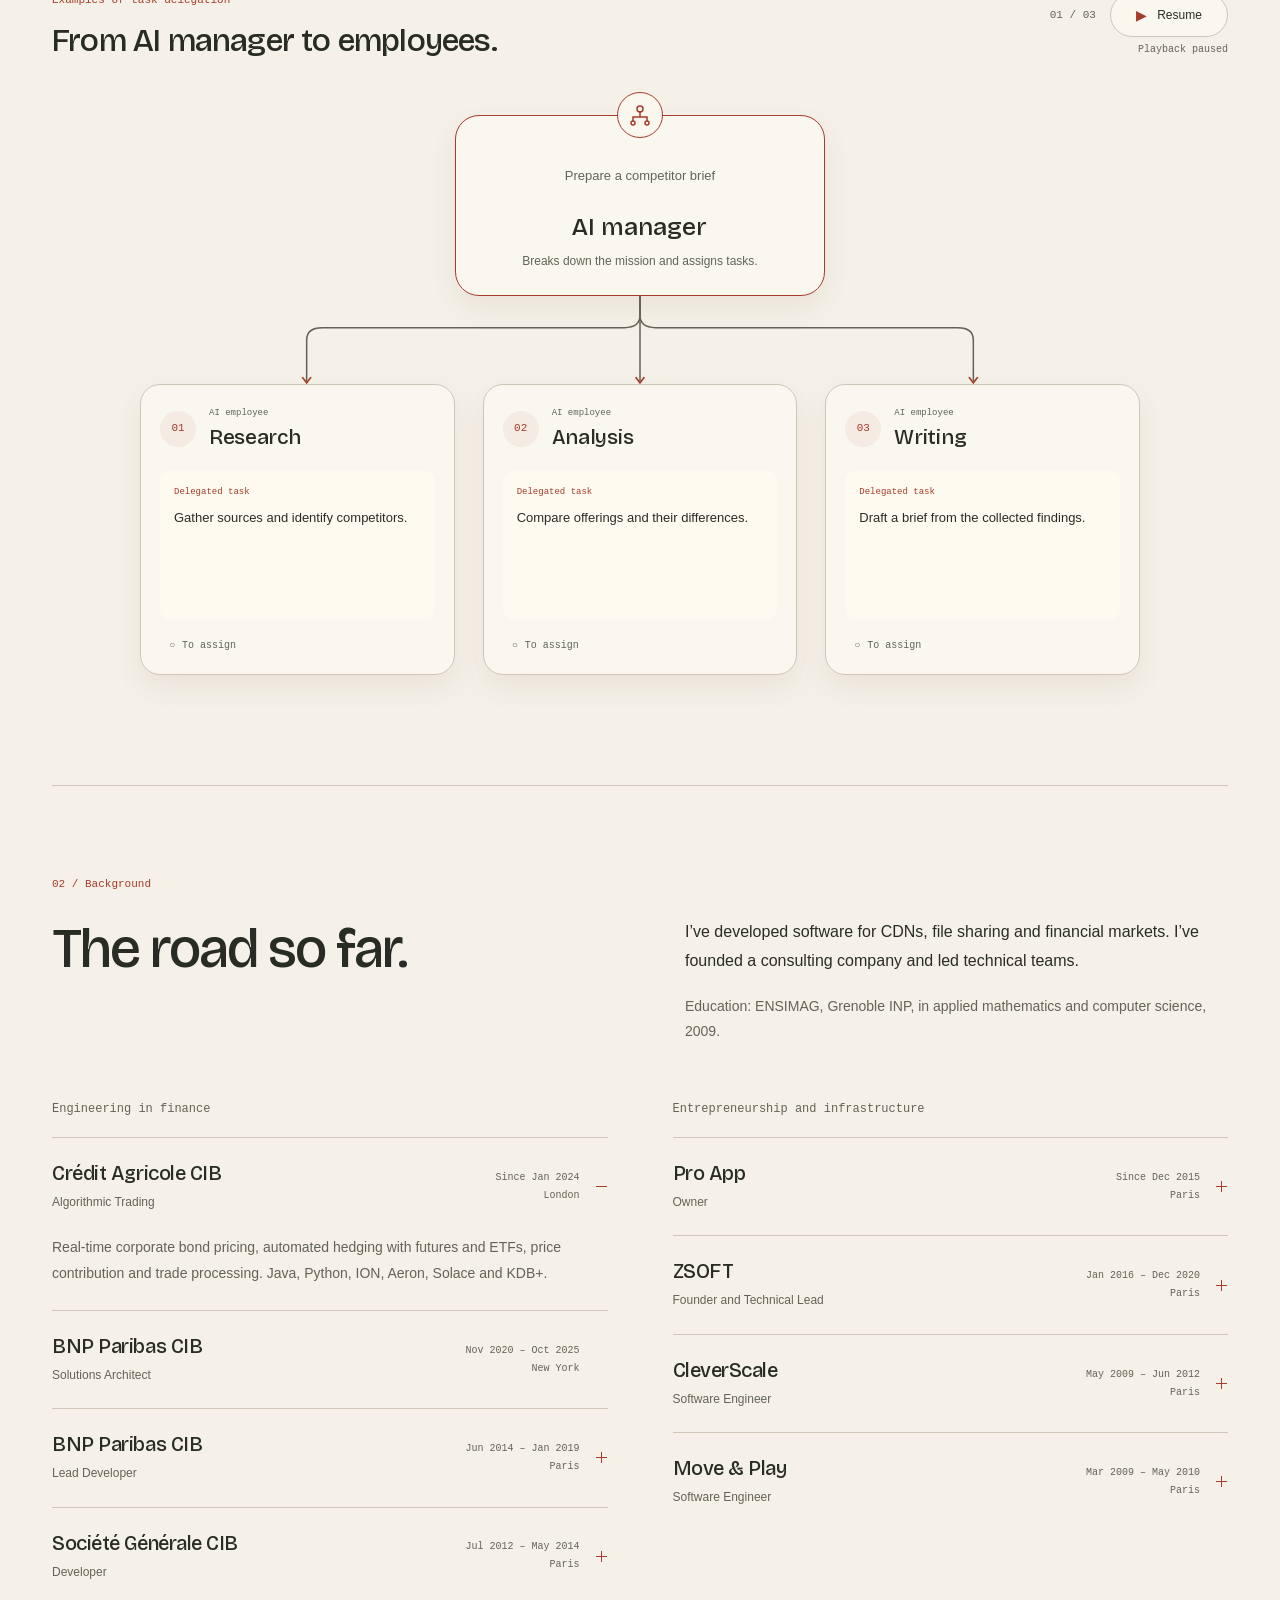
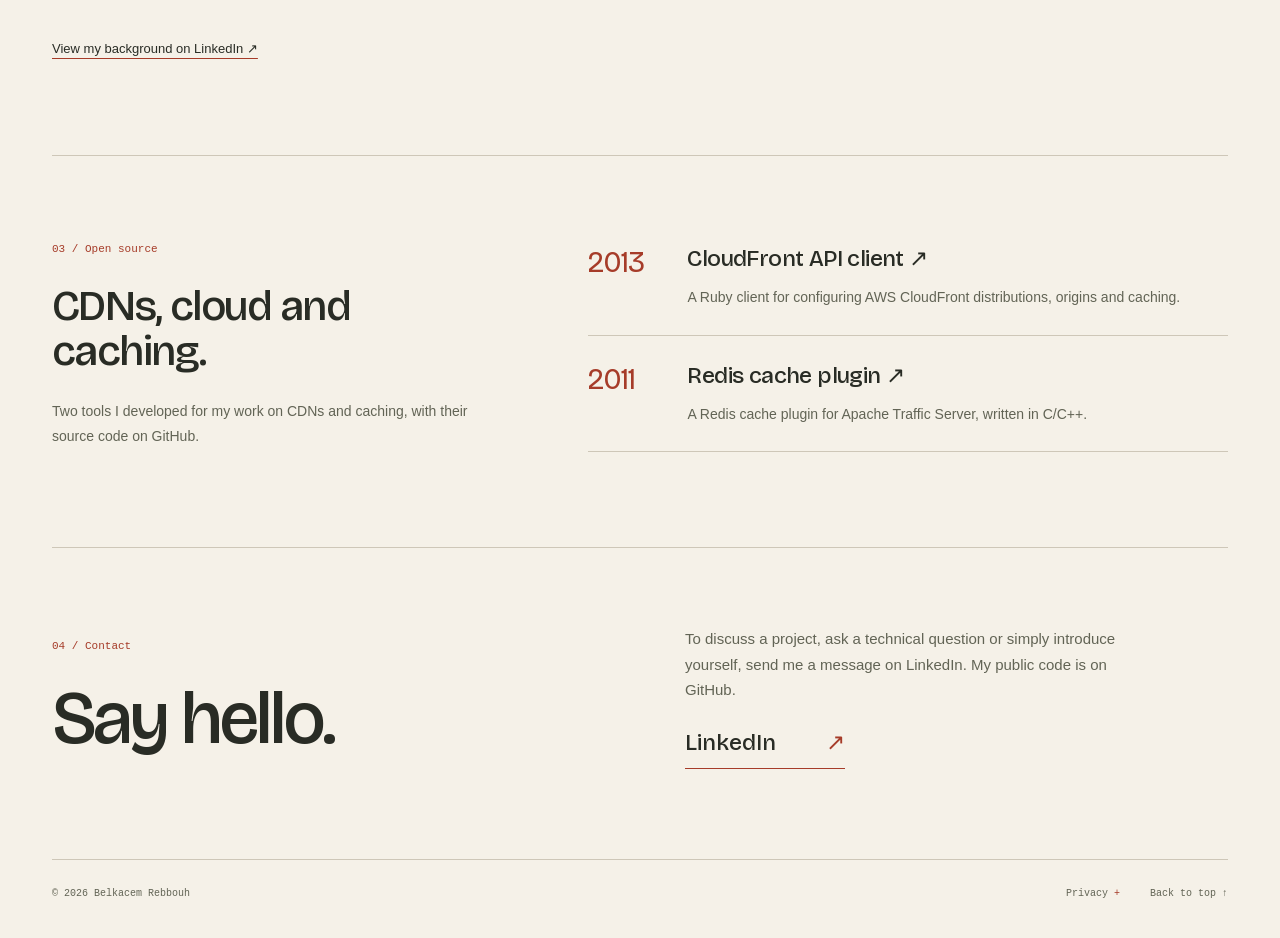
==== commit 881e1a39: "Publish site e98648e60d2e11e9ed6ebc0dd21ce4210a7af5d5" ====
--- a/en/index.html
+++ b/en/index.html
@@ -26,17 +26,18 @@
     <div class="hero-footer"><p>Software engineer<span aria-hidden="true"> / </span>Paris, France</p><div class="profile-links"><a href="https://github.com/Belkacem">GitHub ↗</a><a href="https://www.linkedin.com/in/belkacemrebbouh/">LinkedIn ↗</a></div></div>
   </section>
   <section class="work-section wrap" id="work" aria-labelledby="project-title">
-    <div class="project-story"><p class="section-label">01 / Personal project</p><h2 id="project-title">A platform for running AI agents.</h2><p>The platform lets people delegate tasks to specialised agents, track their execution and step in when a decision is needed.</p><p>I designed the architecture and built the platform, from agent orchestration to the control interface and infrastructure. My work covers execution harnesses, task coordination and supervision: approvals, budgets and resuming interrupted work.</p><p class="project-note">Clicking “Retry” twice doesn’t start the same work twice. Each approval request retains its context. When the budget limit is reached, the agents pause.</p></div>
+    <div class="project-story"><p class="section-label">01 / My Project</p><h2 id="project-title">A platform for running AI agents.</h2><p>The platform lets people delegate tasks to specialised agents, track their execution and step in when a decision is needed.</p><p>I designed the architecture and built the platform, from agent orchestration to the control interface and infrastructure. My work covers execution harnesses, task coordination and supervision: approvals, budgets and resuming interrupted work.</p><p class="project-note">Clicking “Retry” twice doesn’t start the same work twice. Each approval request retains its context. When the budget limit is reached, the agents pause.</p></div>
     <aside class="build-notes" id="expertise" aria-labelledby="notes-title"><div class="notebook-heading"><p class="note-caption">Build notes</p><h3 id="notes-title">The technical details</h3></div>
       <details class="mechanism" open><summary><span class="note-number" aria-hidden="true">01</span><span>Resuming a task</span><span class="expand-mark" aria-hidden="true"></span></summary><p>Each retry checks the current state and uses an idempotency key to avoid duplicates. It cannot bypass a budget pause.</p></details><details class="mechanism" ><summary><span class="note-number" aria-hidden="true">02</span><span>Requesting a decision</span><span class="expand-mark" aria-hidden="true"></span></summary><p>Questions and approvals stay attached to the task. Responses are attributed to their author and can wake the agent. Permissions are checked on the server.</p></details><details class="mechanism" ><summary><span class="note-number" aria-hidden="true">03</span><span>Enforcing a budget</span><span class="expand-mark" aria-hidden="true"></span></summary><p>A warning before the limit, a pause when it is reached, and resumption when the budget allows it.</p></details><details class="mechanism" ><summary><span class="note-number" aria-hidden="true">04</span><span>Distributing work</span><span class="expand-mark" aria-hidden="true"></span></summary><p>Distinct roles, delegated tasks and routines triggered by a schedule or an event.</p></details><details class="mechanism" ><summary><span class="note-number" aria-hidden="true">05</span><span>Creating environments</span><span class="expand-mark" aria-hidden="true"></span></summary><p>Provisioning resumes through idempotent steps, reusing existing resources. Each organisation has its own database, secrets and container.</p></details>
       <p class="notebook-footer">Each run can be tracked, paused and resumed.</p>
     </aside>
-    <figure class="agent-flow" id="agent-diagram" aria-labelledby="agent-flow-title" data-pending="To assign" data-assigned="Task assigned" data-running="Delegating…" data-replay="Replay" data-complete="The AI manager has assigned three tasks to the specialised employees.">
-    <figcaption class="agent-flow-caption"><div><p class="section-label">An example of task delegation</p><h3 id="agent-flow-title">From AI manager to employees.</h3></div><button class="flow-play" type="button" hidden><span aria-hidden="true">↓</span><span class="flow-play-label">Show task delegation</span></button></figcaption>
-    <div class="agent-tree"><div class="agent-manager"><p class="agent-mission">Prepare a competitor brief</p><h4>AI manager</h4><p class="agent-manager-description">Breaks down the mission and assigns tasks.</p></div>
-      <svg class="agent-routes" viewBox="0 0 900 100" preserveAspectRatio="none" aria-hidden="true" focusable="false"><defs><marker id="agent-arrow" viewBox="0 0 8 8" refX="4" refY="4" markerWidth="7" markerHeight="7" orient="auto"><path d="M1 1L6 4L1 7" fill="none" stroke="currentColor" stroke-width="1.2"/></marker></defs><path class="agent-route" d="M450 0V36H150V96" marker-end="url(#agent-arrow)"/><path class="task-route" d="M450 0V36H150V96" pathLength="100" style="--agent-step: 0"/><path class="agent-route" d="M450 0V96" marker-end="url(#agent-arrow)"/><path class="task-route" d="M450 0V96" pathLength="100" style="--agent-step: 1"/><path class="agent-route" d="M450 0V36H750V96" marker-end="url(#agent-arrow)"/><path class="task-route" d="M450 0V36H750V96" pathLength="100" style="--agent-step: 2"/></svg>
-      <ul class="agent-workers" aria-label="AI employees"><li class="agent-worker"><div class="agent-worker-heading"><span class="agent-number" aria-hidden="true">01</span><div><p class="agent-kind">AI employee</p><h4>Research</h4></div></div><div class="agent-task"><p class="agent-task-label">Delegated task</p><p>Gather sources and identify competitors.</p></div><p class="agent-assignment" hidden></p></li><li class="agent-worker"><div class="agent-worker-heading"><span class="agent-number" aria-hidden="true">02</span><div><p class="agent-kind">AI employee</p><h4>Analysis</h4></div></div><div class="agent-task"><p class="agent-task-label">Delegated task</p><p>Compare offerings and their differences.</p></div><p class="agent-assignment" hidden></p></li><li class="agent-worker"><div class="agent-worker-heading"><span class="agent-number" aria-hidden="true">03</span><div><p class="agent-kind">AI employee</p><h4>Writing</h4></div></div><div class="agent-task"><p class="agent-task-label">Delegated task</p><p>Draft a brief from the collected findings.</p></div><p class="agent-assignment" hidden></p></li></ul>
+    <figure class="agent-flow" id="agent-diagram" aria-labelledby="agent-flow-title" data-pending="To assign" data-assigned="Task assigned" data-running="Playing" data-start="Start" data-pause="Pause" data-resume="Resume" data-paused="Playback paused" data-scenario-label="Scenario" data-complete="The AI manager has assigned three tasks to the specialised employees.">
+    <figcaption class="agent-flow-caption"><div><p class="section-label">Examples of task delegation</p><h3 id="agent-flow-title">From AI manager to employees.</h3></div><div class="flow-controls"><span class="flow-scenario-count" aria-label="Scenario 1 / 3">01 / 03</span><button class="flow-play" type="button" hidden><span class="flow-control-icon" aria-hidden="true">▶</span><span class="flow-play-label">Start</span></button><p class="flow-state"></p></div></figcaption>
+    <div class="agent-tree"><div class="agent-manager"><span class="agent-manager-mark" aria-hidden="true"><svg width="24" height="24" viewBox="0 0 24 24" fill="none" stroke="currentColor" stroke-width="1.5" stroke-linecap="round"><circle cx="12" cy="6" r="3"/><path d="M12 9v5M5 18v-4h14v4"/><circle cx="5" cy="20" r="2"/><circle cx="19" cy="20" r="2"/></svg></span><p class="agent-mission">Prepare a competitor brief</p><h4>AI manager</h4><p class="agent-manager-description">Breaks down the mission and assigns tasks.</p></div>
+      <svg class="agent-routes" viewBox="0 0 900 100" preserveAspectRatio="none" aria-hidden="true" focusable="false"><defs><marker id="agent-arrow" viewBox="0 0 8 8" refX="4" refY="4" markerWidth="7" markerHeight="7" orient="auto"><path d="M1 1L6 4L1 7" fill="none" stroke="currentColor" stroke-width="1.2"/></marker></defs><path class="agent-route" d="M450 0V22Q450 36 436 36H164Q150 36 150 50V96" marker-end="url(#agent-arrow)"/><path class="task-route" d="M450 0V22Q450 36 436 36H164Q150 36 150 50V96" pathLength="100" style="--agent-step: 0"/><path class="agent-route" d="M450 0V96" marker-end="url(#agent-arrow)"/><path class="task-route" d="M450 0V96" pathLength="100" style="--agent-step: 1"/><path class="agent-route" d="M450 0V22Q450 36 464 36H736Q750 36 750 50V96" marker-end="url(#agent-arrow)"/><path class="task-route" d="M450 0V22Q450 36 464 36H736Q750 36 750 50V96" pathLength="100" style="--agent-step: 2"/></svg>
+      <ul class="agent-workers" aria-label="AI employees"><li class="agent-worker"><div class="agent-worker-heading"><span class="agent-number" aria-hidden="true">01</span><div><p class="agent-kind">AI employee</p><h4>Research</h4></div></div><div class="agent-task"><p class="agent-task-label">Delegated task</p><p class="agent-task-text">Gather sources and identify competitors.</p></div><p class="agent-assignment" hidden></p></li><li class="agent-worker"><div class="agent-worker-heading"><span class="agent-number" aria-hidden="true">02</span><div><p class="agent-kind">AI employee</p><h4>Analysis</h4></div></div><div class="agent-task"><p class="agent-task-label">Delegated task</p><p class="agent-task-text">Compare offerings and their differences.</p></div><p class="agent-assignment" hidden></p></li><li class="agent-worker"><div class="agent-worker-heading"><span class="agent-number" aria-hidden="true">03</span><div><p class="agent-kind">AI employee</p><h4>Writing</h4></div></div><div class="agent-task"><p class="agent-task-label">Delegated task</p><p class="agent-task-text">Draft a brief from the collected findings.</p></div><p class="agent-assignment" hidden></p></li></ul>
     </div><p class="visually-hidden flow-announcement" aria-live="polite" aria-atomic="true"></p>
+    <script type="application/json" class="agent-scenarios">[{"mission":"Prepare a competitor brief","agents":[{"role":"Research","task":"Gather sources and identify competitors."},{"role":"Analysis","task":"Compare offerings and their differences."},{"role":"Writing","task":"Draft a brief from the collected findings."}]},{"mission":"Plan a new feature","agents":[{"role":"Product","task":"Describe the need and acceptance criteria."},{"role":"Code","task":"Propose an implementation and the required changes."},{"role":"Testing","task":"Define test cases and points to check."}]},{"mission":"Prepare a launch","agents":[{"role":"Content","task":"Write the launch messages."},{"role":"Design","task":"Propose visuals and their layout."},{"role":"Planning","task":"Organise the steps and approvals."}]}]</script>
   </figure>
   </section>
   <section class="career-section wrap" id="about" aria-labelledby="about-title"><div class="career-intro"><div><p class="section-label">02 / Background</p><h2 id="about-title">The road so far.</h2></div><div class="career-text"><p>I’ve developed software for CDNs, file sharing and financial markets. I’ve founded a consulting company and led technical teams.</p><p class="education">Education: ENSIMAG, Grenoble INP, in applied mathematics and computer science, 2009.</p></div></div><div class="career-columns"><div class="career-group"><h3>Engineering in finance</h3>
--- a/style.css
+++ b/style.css
@@ -23,6 +23,9 @@
   --paper-ink: #292c25;
   --paper-accent: #a63c29;
   --shadow: #11120f;
+  --agent-surface: #22241f;
+  --agent-shadow: 0 12px 28px #00000024;
+  --agent-wash: #ff806712;
   --display: "Bricolage", "Arial", sans-serif;
   --sans: -apple-system, BlinkMacSystemFont, "Segoe UI", sans-serif;
   --mono: "SFMono-Regular", Consolas, "Liberation Mono", monospace;
@@ -36,6 +39,9 @@
   --accent: #a63c29;
   --paper: #fffaf0;
   --shadow: #ddd5c5;
+  --agent-surface: #faf7ef;
+  --agent-shadow: 0 12px 28px #6c513614;
+  --agent-wash: #a63c2910;
 }
 @media (prefers-color-scheme: light) {
   :root:not([data-theme]) {
@@ -47,6 +53,9 @@
     --accent: #a63c29;
     --paper: #fffaf0;
     --shadow: #ddd5c5;
+    --agent-surface: #faf7ef;
+    --agent-shadow: 0 12px 28px #6c513614;
+    --agent-wash: #a63c2910;
   }
 }
 * { box-sizing: border-box; }
@@ -128,37 +137,43 @@
 .notebook-footer { border-top: 1px solid #bcb9aa; padding-top: 16px; font: 10px/1.7 var(--mono); color: #626455; }
 .visually-hidden { position: absolute; width: 1px; height: 1px; padding: 0; margin: -1px; overflow: hidden; clip-path: inset(50%); white-space: nowrap; border: 0; }
 .agent-flow { grid-column: 1 / -1; min-width: 0; padding-top: 45px; border-top: 1px solid var(--line); }
-.agent-flow-caption { display: flex; align-items: end; justify-content: space-between; gap: 25px; margin-bottom: 42px; }
+.agent-flow-caption { display: flex; align-items: center; justify-content: space-between; gap: 25px; margin-bottom: 55px; }
 .agent-flow-caption .section-label { margin-bottom: 13px; }
 .agent-flow-caption h3 { font: 500 32px/1.15 var(--display); letter-spacing: -.025em; }
-.flow-play { display: inline-flex; align-items: center; justify-content: center; gap: 12px; min-height: 44px; padding: 10px 16px; border: 1px solid var(--line); border-radius: 3px; color: var(--ink); background: transparent; font: 12px/1.5 var(--sans); cursor: pointer; white-space: nowrap; }
+.flow-controls { display: grid; grid-template-columns: auto auto; gap: 5px 14px; align-items: center; flex-shrink: 0; }
+.flow-scenario-count { font: 11px/1.5 var(--mono); color: var(--muted); font-variant-numeric: tabular-nums; }
+.flow-state { grid-column: 1 / -1; min-height: 16px; text-align: right; color: var(--muted); font: 10px/1.6 var(--mono); }
+.flow-play { display: inline-flex; align-items: center; justify-content: center; gap: 10px; min-width: 118px; min-height: 44px; padding: 10px 17px; border: 1px solid var(--line); border-radius: 999px; color: var(--ink); background: var(--agent-surface); font: 12px/1.5 var(--sans); cursor: pointer; white-space: nowrap; }
 .flow-play[hidden] { display: none; }
-.flow-play > span:first-child { color: var(--accent); font-size: 20px; line-height: 1; }
+.flow-play > span:first-child { color: var(--accent); font-size: 14px; line-height: 1; }
 .flow-play:hover, .flow-play:disabled { border-color: var(--accent); }
 .flow-play:disabled { cursor: progress; }
 .agent-tree { max-width: 1000px; margin-inline: auto; }
-.agent-manager { width: min(100%, 360px); margin-inline: auto; padding: 22px 25px; border: 1px solid var(--accent); border-top-width: 3px; text-align: center; }
-.agent-mission { color: var(--muted); font-size: 13px; margin-bottom: 12px; }
+.agent-manager { width: min(100%, 370px); margin-inline: auto; padding: 30px 27px 24px; border: 1px solid var(--accent); border-radius: 24px; background: var(--agent-surface); box-shadow: var(--agent-shadow); text-align: center; position: relative; }
+.agent-manager-mark { display: grid; place-items: center; width: 46px; height: 46px; margin: -54px auto 17px; border: 1px solid var(--accent); border-radius: 50%; background: var(--agent-surface); color: var(--accent); }
+.agent-mission { color: var(--muted); font-size: 13px; margin-bottom: 12px; min-height: 44px; display: flex; align-items: center; justify-content: center; }
 .agent-manager h4 { font: 500 25px/1.3 var(--display); }
 .agent-manager-description { font-size: 12px; color: var(--muted); margin-top: 8px; }
 .agent-routes { display: block; width: 100%; height: 88px; overflow: visible; color: var(--accent); }
-.agent-route, .task-route { fill: none; vector-effect: non-scaling-stroke; }
+.agent-route, .task-route { fill: none; vector-effect: non-scaling-stroke; stroke-linecap: round; stroke-linejoin: round; }
 .agent-route { stroke: var(--muted); stroke-width: 1.5; }
 .task-route { stroke: var(--accent); stroke-width: 3; stroke-linecap: round; stroke-dasharray: 8 100; stroke-dashoffset: 8; opacity: 0; }
 .is-distributing .task-route { animation: delegate-task 1s linear both; animation-delay: calc(var(--agent-step) * .4s); }
+.is-distributing.is-paused .task-route { animation-play-state: paused; }
 @keyframes delegate-task { 0% { opacity: 0; stroke-dashoffset: 8; } 5%, 90% { opacity: 1; } 100% { opacity: 0; stroke-dashoffset: -100; } }
 .agent-workers { display: grid; grid-template-columns: repeat(3, minmax(0, 1fr)); gap: 28px; list-style: none; padding: 0; margin: 0; }
-.agent-worker { min-width: 0; padding: 21px 19px 16px; border: 1px solid var(--line); position: relative; transition: border-color .2s; }
+.agent-worker { min-width: 0; padding: 22px 19px 17px; border: 1px solid var(--line); border-radius: 20px; background: var(--agent-surface); box-shadow: var(--agent-shadow); position: relative; transition: border-color .2s; }
 .agent-worker-heading { display: flex; align-items: center; gap: 13px; }
-.agent-number { display: grid; place-items: center; width: 32px; height: 32px; flex: 0 0 32px; border: 1px solid var(--line); border-radius: 50%; font: 11px/1 var(--mono); color: var(--accent); }
+.agent-number { display: grid; place-items: center; width: 36px; height: 36px; flex: 0 0 36px; border-radius: 50%; background: var(--agent-wash); font: 11px/1 var(--mono); color: var(--accent); }
 .agent-kind { color: var(--muted); font: 9px/1.5 var(--mono); margin-bottom: 4px; }
 .agent-worker h4 { font: 500 21px/1.2 var(--display); letter-spacing: -.3px; }
-.agent-task { margin-top: 20px; padding: 14px 13px; border-left: 2px solid var(--paper-accent); color: var(--paper-ink); background: var(--paper); font-size: 13px; line-height: 1.6; min-height: 115px; }
+.agent-task { margin-top: 20px; padding: 16px 14px; border-radius: 12px; color: var(--paper-ink); background: var(--paper); font-size: 13px; line-height: 1.6; min-height: 150px; }
 .agent-task .agent-task-label { color: var(--paper-accent); font: 9px/1.5 var(--mono); margin-bottom: 8px; }
-.agent-assignment { margin-top: 14px; color: var(--muted); font: 10px/1.5 var(--mono); }
+.agent-assignment { display: inline-flex; align-items: center; margin-top: 14px; padding: 4px 9px; border-radius: 999px; color: var(--muted); font: 10px/1.5 var(--mono); }
+.agent-assignment[hidden] { display: none; }
 .agent-assignment::before { content: "○"; margin-right: 7px; }
 .agent-worker.is-assigned { border-color: var(--accent); }
-.is-assigned .agent-assignment { color: var(--accent); }
+.is-assigned .agent-assignment { color: var(--accent); background: var(--agent-wash); }
 .is-assigned .agent-assignment::before { content: "✓"; }
 .career-section { border-top: 1px solid var(--line); padding-block: 90px 95px; }
 .career-intro { display: grid; grid-template-columns: 1fr 1fr; gap: 90px; }
@@ -270,17 +285,18 @@
   .mechanism summary { font-size: 16px; grid-template-columns: 18px minmax(0, 1fr) 13px; gap: 10px; padding-block: 17px; }
   .mechanism p { padding-left: 28px; font-size: 13px; }
   .agent-flow { padding-top: 30px; }
-  .agent-flow-caption { align-items: start; flex-direction: column; gap: 19px; margin-bottom: 30px; }
+  .agent-flow-caption { align-items: start; flex-direction: column; gap: 19px; margin-bottom: 50px; }
   .agent-flow-caption h3 { font-size: 29px; }
-  .agent-manager { padding: 20px; }
+  .agent-manager { padding: 26px 20px 22px; }
+  .agent-manager-mark { margin-top: -50px; }
   .agent-routes { display: none; }
   .agent-workers { display: flex; flex-direction: column; gap: 20px; margin-left: 18px; padding: 28px 0 0 24px; border-left: 1px solid var(--muted); }
   .is-distributing .agent-workers { border-left-color: var(--accent); }
   .agent-worker { padding: 17px 15px 14px; }
-  .agent-worker::before { content: ""; position: absolute; top: 27px; left: -25px; width: 24px; height: 1px; background: var(--muted); }
+  .agent-worker::before { content: ""; position: absolute; top: 12px; left: -25px; width: 24px; height: 16px; border-left: 1px solid var(--muted); border-bottom: 1px solid var(--muted); border-bottom-left-radius: 14px; }
   .agent-worker::after { content: ""; position: absolute; top: 24px; left: -6px; width: 6px; height: 6px; border-top: 1px solid var(--accent); border-right: 1px solid var(--accent); transform: rotate(45deg); }
   .agent-worker h4 { font-size: 20px; }
-  .agent-task { min-height: 0; margin-top: 16px; }
+  .agent-task { min-height: 130px; margin-top: 16px; }
   .career-section { padding-block: 51px 55px; }
   .career-intro { grid-template-columns: 1fr; gap: 22px; }
   .career-intro h2 { max-width: 270px; }
@@ -315,10 +331,10 @@
   *, *::before, *::after { transition: none !important; animation: none !important; }
 }
 @media print {
-  :root, :root[data-theme], :root:not([data-theme]) { color-scheme: light; --ground: white; --ink: #20221e; --muted: #51534b; --line: #c6c7bf; --accent: #9c3827; --paper: white; }
+  :root, :root[data-theme], :root:not([data-theme]) { color-scheme: light; --ground: white; --ink: #20221e; --muted: #51534b; --line: #c6c7bf; --accent: #9c3827; --paper: white; --agent-surface: white; --agent-shadow: none; }
   body { font-size: 11px; }
   .wrap { width: 100%; }
-  .header, .footer, .work-link, .hero-footer, .flow-play, .agent-assignment { display: none; }
+  .header, .footer, .work-link, .hero-footer, .flow-controls, .agent-assignment { display: none; }
   .hero { padding-top: 0; grid-template-columns: 1fr 160px; column-gap: 30px; }
   .hero h1 { font-size: 57px; }
   .hero .surname { margin-left: 20px; }
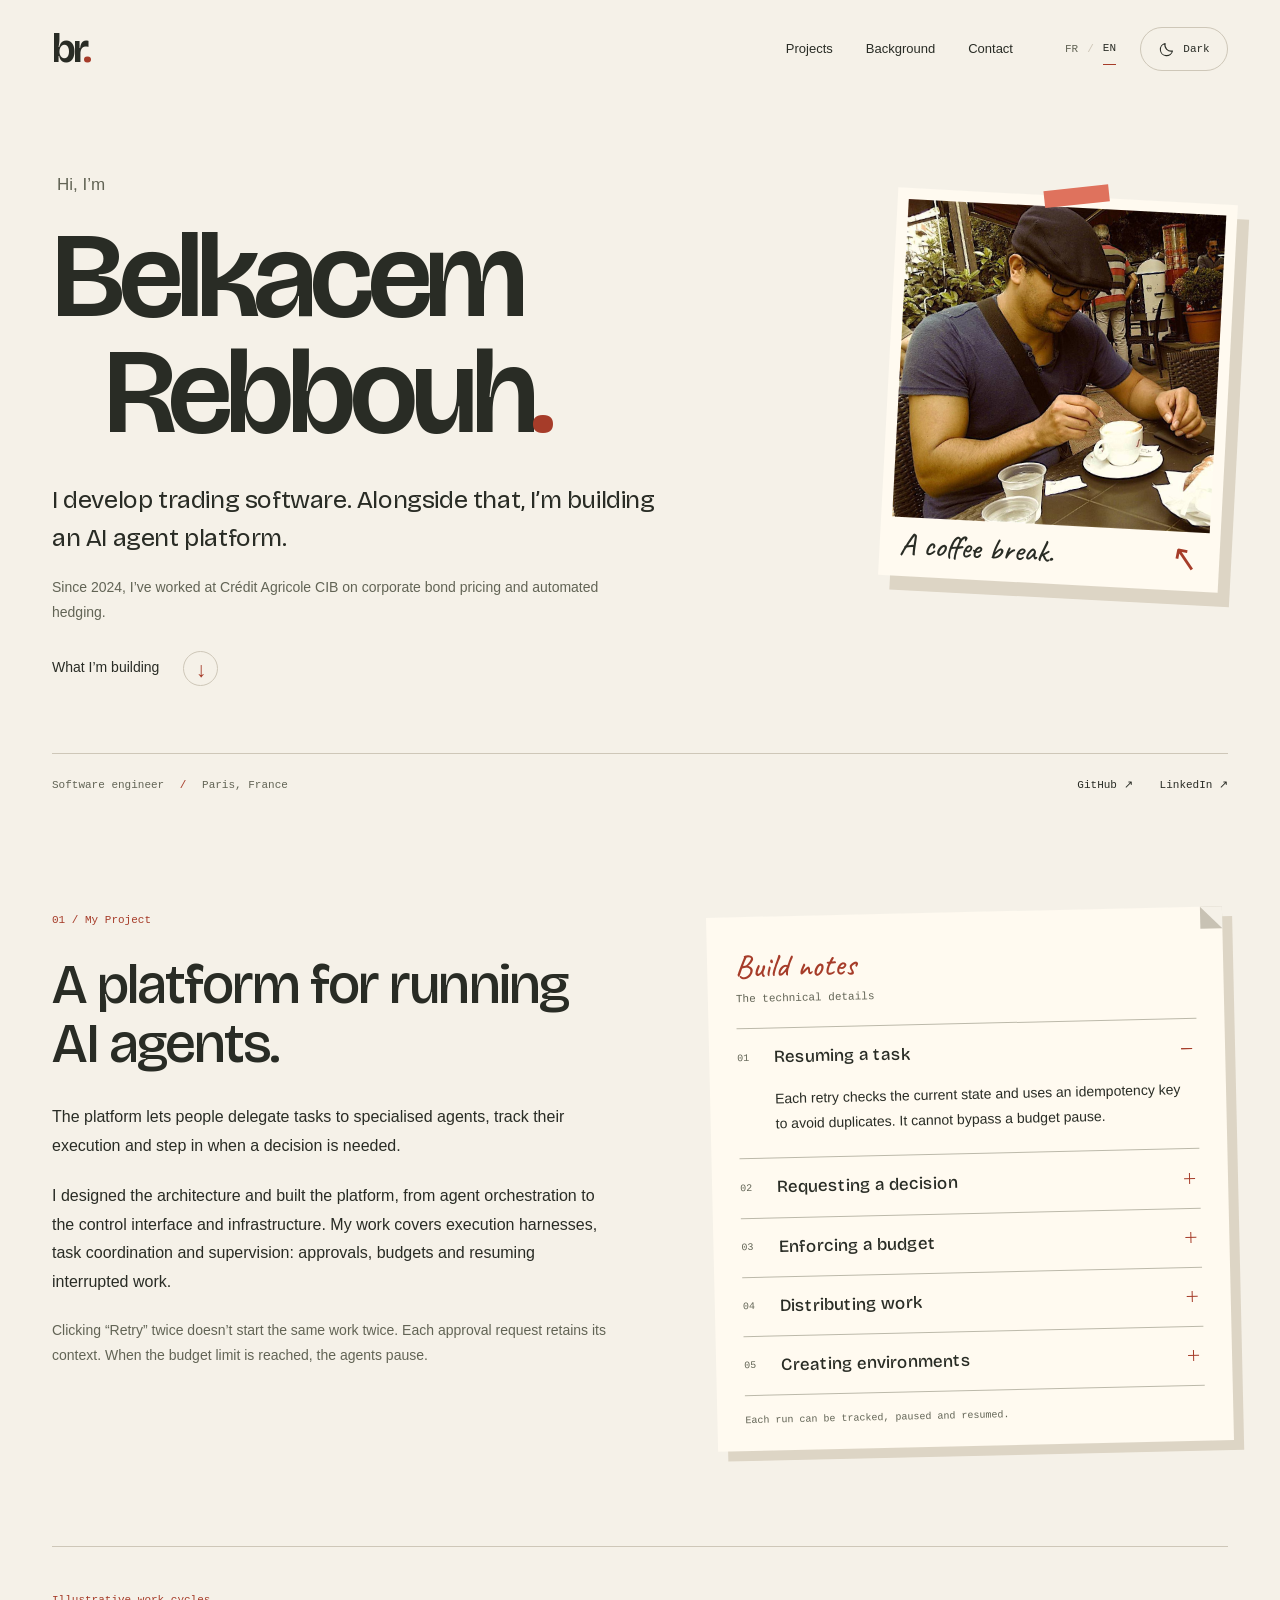
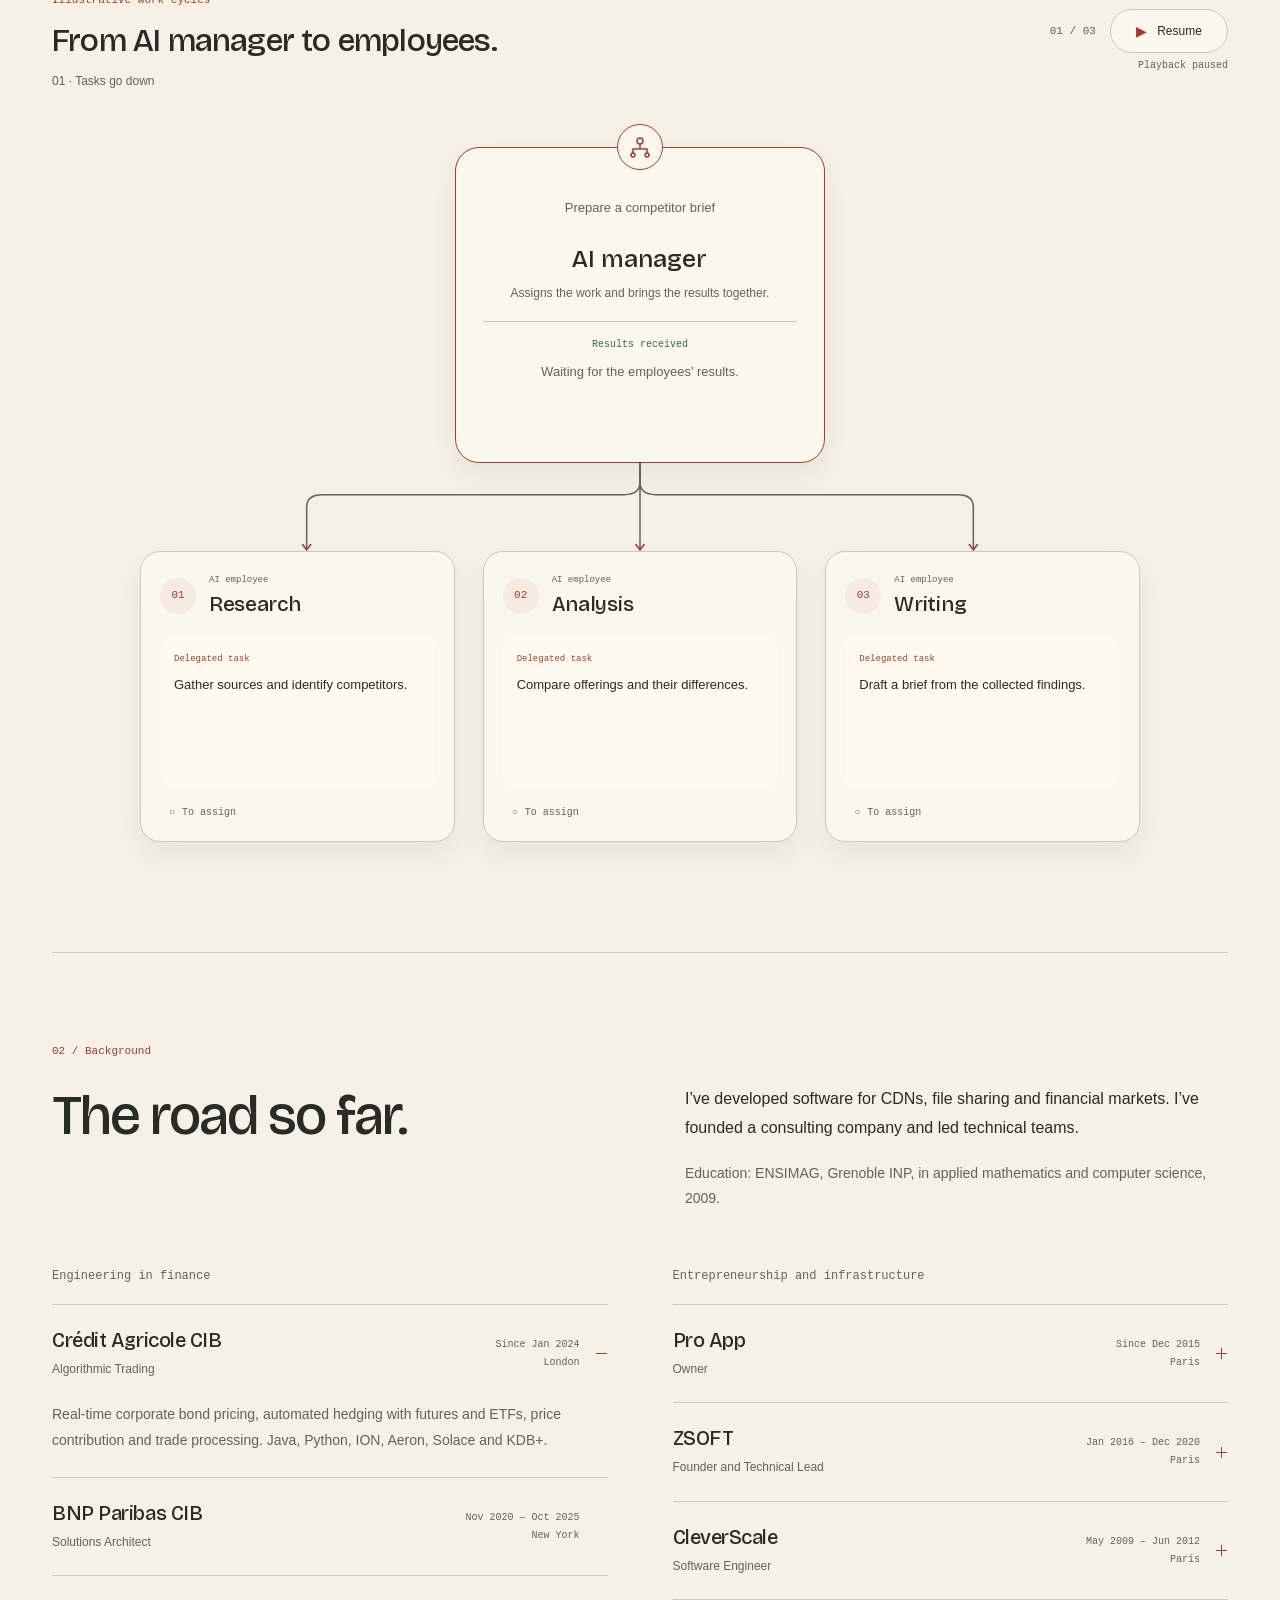
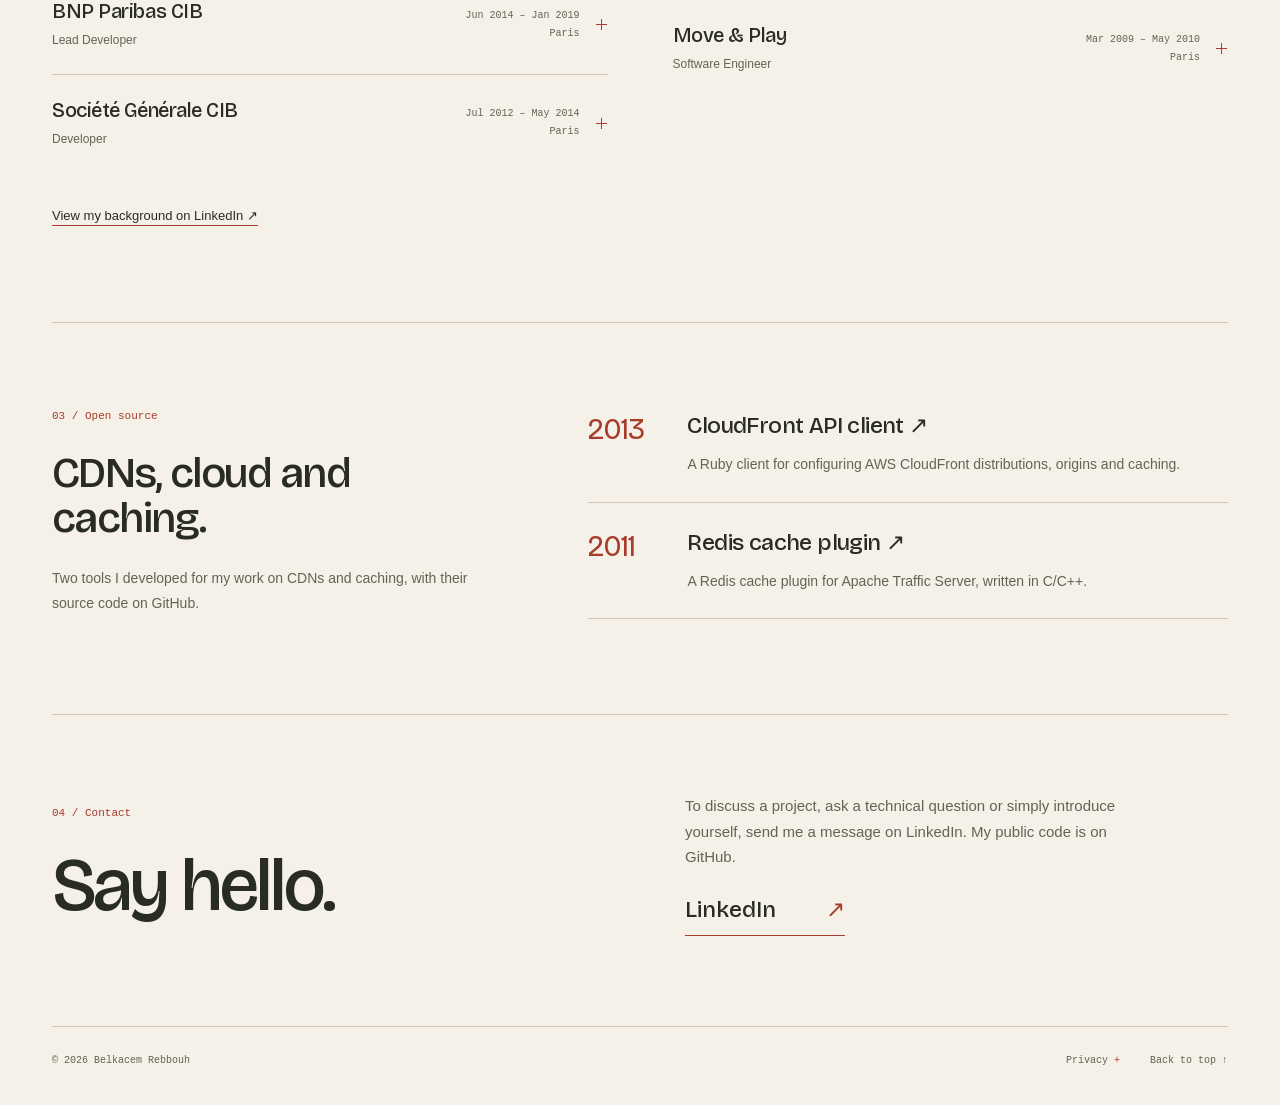
==== commit 45d5e326: "Publish site b18f90b354eb10d6b1e4d70de7b0bcdb378def4e" ====
--- a/en/index.html
+++ b/en/index.html
@@ -31,13 +31,13 @@
       <details class="mechanism" open><summary><span class="note-number" aria-hidden="true">01</span><span>Resuming a task</span><span class="expand-mark" aria-hidden="true"></span></summary><p>Each retry checks the current state and uses an idempotency key to avoid duplicates. It cannot bypass a budget pause.</p></details><details class="mechanism" ><summary><span class="note-number" aria-hidden="true">02</span><span>Requesting a decision</span><span class="expand-mark" aria-hidden="true"></span></summary><p>Questions and approvals stay attached to the task. Responses are attributed to their author and can wake the agent. Permissions are checked on the server.</p></details><details class="mechanism" ><summary><span class="note-number" aria-hidden="true">03</span><span>Enforcing a budget</span><span class="expand-mark" aria-hidden="true"></span></summary><p>A warning before the limit, a pause when it is reached, and resumption when the budget allows it.</p></details><details class="mechanism" ><summary><span class="note-number" aria-hidden="true">04</span><span>Distributing work</span><span class="expand-mark" aria-hidden="true"></span></summary><p>Distinct roles, delegated tasks and routines triggered by a schedule or an event.</p></details><details class="mechanism" ><summary><span class="note-number" aria-hidden="true">05</span><span>Creating environments</span><span class="expand-mark" aria-hidden="true"></span></summary><p>Provisioning resumes through idempotent steps, reusing existing resources. Each organisation has its own database, secrets and container.</p></details>
       <p class="notebook-footer">Each run can be tracked, paused and resumed.</p>
     </aside>
-    <figure class="agent-flow" id="agent-diagram" aria-labelledby="agent-flow-title" data-pending="To assign" data-assigned="Task assigned" data-running="Playing" data-start="Start" data-pause="Pause" data-resume="Resume" data-paused="Playback paused" data-scenario-label="Scenario" data-complete="The AI manager has assigned three tasks to the specialised employees.">
-    <figcaption class="agent-flow-caption"><div><p class="section-label">Examples of task delegation</p><h3 id="agent-flow-title">From AI manager to employees.</h3></div><div class="flow-controls"><span class="flow-scenario-count" aria-label="Scenario 1 / 3">01 / 03</span><button class="flow-play" type="button" hidden><span class="flow-control-icon" aria-hidden="true">▶</span><span class="flow-play-label">Start</span></button><p class="flow-state"></p></div></figcaption>
-    <div class="agent-tree"><div class="agent-manager"><span class="agent-manager-mark" aria-hidden="true"><svg width="24" height="24" viewBox="0 0 24 24" fill="none" stroke="currentColor" stroke-width="1.5" stroke-linecap="round"><circle cx="12" cy="6" r="3"/><path d="M12 9v5M5 18v-4h14v4"/><circle cx="5" cy="20" r="2"/><circle cx="19" cy="20" r="2"/></svg></span><p class="agent-mission">Prepare a competitor brief</p><h4>AI manager</h4><p class="agent-manager-description">Breaks down the mission and assigns tasks.</p></div>
-      <svg class="agent-routes" viewBox="0 0 900 100" preserveAspectRatio="none" aria-hidden="true" focusable="false"><defs><marker id="agent-arrow" viewBox="0 0 8 8" refX="4" refY="4" markerWidth="7" markerHeight="7" orient="auto"><path d="M1 1L6 4L1 7" fill="none" stroke="currentColor" stroke-width="1.2"/></marker></defs><path class="agent-route" d="M450 0V22Q450 36 436 36H164Q150 36 150 50V96" marker-end="url(#agent-arrow)"/><path class="task-route" d="M450 0V22Q450 36 436 36H164Q150 36 150 50V96" pathLength="100" style="--agent-step: 0"/><path class="agent-route" d="M450 0V96" marker-end="url(#agent-arrow)"/><path class="task-route" d="M450 0V96" pathLength="100" style="--agent-step: 1"/><path class="agent-route" d="M450 0V22Q450 36 464 36H736Q750 36 750 50V96" marker-end="url(#agent-arrow)"/><path class="task-route" d="M450 0V22Q450 36 464 36H736Q750 36 750 50V96" pathLength="100" style="--agent-step: 2"/></svg>
+    <figure class="agent-flow" id="agent-diagram" aria-labelledby="agent-flow-title" data-pending="To assign" data-assigned="Task assigned" data-running="Playing" data-start="Start" data-pause="Pause" data-resume="Resume" data-paused="Playback paused" data-scenario-label="Scenario" data-complete="The AI manager has received the results and prepared the synthesis." data-task-label="Delegated task" data-result-label="Result produced" data-collecting="Results received" data-synthesised="Manager’s synthesis" data-working="Work in progress" data-result-ready="Result ready" data-returned="Sent to manager" data-waiting-results="Waiting for the employees’ results." data-phase-delegating="01 · Tasks go down" data-phase-working="02 · Employees prepare their deliverables" data-phase-returning="03 · Results come back up" data-phase-synthesising="04 · The manager brings the results together">
+    <figcaption class="agent-flow-caption"><div><p class="section-label">Illustrative work cycles</p><h3 id="agent-flow-title">From AI manager to employees.</h3><p class="flow-phase">01 · Tasks go down</p></div><div class="flow-controls"><span class="flow-scenario-count" aria-label="Scenario 1 / 3">01 / 03</span><button class="flow-play" type="button" hidden><span class="flow-control-icon" aria-hidden="true">▶</span><span class="flow-play-label">Start</span></button><p class="flow-state"></p></div></figcaption>
+    <div class="agent-tree"><div class="agent-manager"><span class="agent-manager-mark" aria-hidden="true"><svg width="24" height="24" viewBox="0 0 24 24" fill="none" stroke="currentColor" stroke-width="1.5" stroke-linecap="round"><circle cx="12" cy="6" r="3"/><path d="M12 9v5M5 18v-4h14v4"/><circle cx="5" cy="20" r="2"/><circle cx="19" cy="20" r="2"/></svg></span><p class="agent-mission">Prepare a competitor brief</p><h4>AI manager</h4><p class="agent-manager-description">Assigns the work and brings the results together.</p><div class="manager-result"><p class="manager-result-label">Manager’s synthesis</p><p class="manager-result-text">A competitor brief combining sources, comparisons and key findings.</p></div></div>
+      <svg class="agent-routes" viewBox="0 0 900 100" preserveAspectRatio="none" aria-hidden="true" focusable="false"><defs><marker id="agent-arrow" viewBox="0 0 8 8" refX="4" refY="4" markerWidth="7" markerHeight="7" orient="auto"><path d="M1 1L6 4L1 7" fill="none" stroke="var(--accent)" stroke-width="1.2"/></marker><marker id="agent-return-arrow" viewBox="0 0 8 8" refX="4" refY="4" markerWidth="7" markerHeight="7" orient="auto-start-reverse"><path d="M1 1L6 4L1 7" fill="none" stroke="var(--return)" stroke-width="1.2"/></marker></defs><path class="agent-route" d="M450 0V22Q450 36 436 36H164Q150 36 150 50V96" marker-end="url(#agent-arrow)"/><path class="agent-return-guide" d="M450 0V22Q450 36 436 36H164Q150 36 150 50V96" marker-start="url(#agent-return-arrow)"/><path class="task-route" d="M450 0V22Q450 36 436 36H164Q150 36 150 50V96" pathLength="100" style="--agent-step: 0"/><path class="result-route" d="M450 0V22Q450 36 436 36H164Q150 36 150 50V96" pathLength="100" style="--agent-step: 0"/><path class="agent-route" d="M450 0V96" marker-end="url(#agent-arrow)"/><path class="agent-return-guide" d="M450 0V96" marker-start="url(#agent-return-arrow)"/><path class="task-route" d="M450 0V96" pathLength="100" style="--agent-step: 1"/><path class="result-route" d="M450 0V96" pathLength="100" style="--agent-step: 1"/><path class="agent-route" d="M450 0V22Q450 36 464 36H736Q750 36 750 50V96" marker-end="url(#agent-arrow)"/><path class="agent-return-guide" d="M450 0V22Q450 36 464 36H736Q750 36 750 50V96" marker-start="url(#agent-return-arrow)"/><path class="task-route" d="M450 0V22Q450 36 464 36H736Q750 36 750 50V96" pathLength="100" style="--agent-step: 2"/><path class="result-route" d="M450 0V22Q450 36 464 36H736Q750 36 750 50V96" pathLength="100" style="--agent-step: 2"/></svg>
       <ul class="agent-workers" aria-label="AI employees"><li class="agent-worker"><div class="agent-worker-heading"><span class="agent-number" aria-hidden="true">01</span><div><p class="agent-kind">AI employee</p><h4>Research</h4></div></div><div class="agent-task"><p class="agent-task-label">Delegated task</p><p class="agent-task-text">Gather sources and identify competitors.</p></div><p class="agent-assignment" hidden></p></li><li class="agent-worker"><div class="agent-worker-heading"><span class="agent-number" aria-hidden="true">02</span><div><p class="agent-kind">AI employee</p><h4>Analysis</h4></div></div><div class="agent-task"><p class="agent-task-label">Delegated task</p><p class="agent-task-text">Compare offerings and their differences.</p></div><p class="agent-assignment" hidden></p></li><li class="agent-worker"><div class="agent-worker-heading"><span class="agent-number" aria-hidden="true">03</span><div><p class="agent-kind">AI employee</p><h4>Writing</h4></div></div><div class="agent-task"><p class="agent-task-label">Delegated task</p><p class="agent-task-text">Draft a brief from the collected findings.</p></div><p class="agent-assignment" hidden></p></li></ul>
     </div><p class="visually-hidden flow-announcement" aria-live="polite" aria-atomic="true"></p>
-    <script type="application/json" class="agent-scenarios">[{"mission":"Prepare a competitor brief","agents":[{"role":"Research","task":"Gather sources and identify competitors."},{"role":"Analysis","task":"Compare offerings and their differences."},{"role":"Writing","task":"Draft a brief from the collected findings."}]},{"mission":"Plan a new feature","agents":[{"role":"Product","task":"Describe the need and acceptance criteria."},{"role":"Code","task":"Propose an implementation and the required changes."},{"role":"Testing","task":"Define test cases and points to check."}]},{"mission":"Prepare a launch","agents":[{"role":"Content","task":"Write the launch messages."},{"role":"Design","task":"Propose visuals and their layout."},{"role":"Planning","task":"Organise the steps and approvals."}]}]</script>
+    <script type="application/json" class="agent-scenarios">[{"mission":"Prepare a competitor brief","synthesis":"A competitor brief combining sources, comparisons and key findings.","agents":[{"role":"Research","task":"Gather sources and identify competitors.","result":"Competitor list with documented sources."},{"role":"Analysis","task":"Compare offerings and their differences.","result":"A comparison table of the offerings."},{"role":"Writing","task":"Draft a brief from the collected findings.","result":"A written brief with the key findings."}]},{"mission":"Plan a new feature","synthesis":"A feature proposal with acceptance criteria, a technical approach and a test plan.","agents":[{"role":"Product","task":"Describe the need and acceptance criteria.","result":"A documented need and acceptance criteria."},{"role":"Code","task":"Propose an implementation and the required changes.","result":"An implementation proposal and affected files."},{"role":"Testing","task":"Define test cases and points to check.","result":"A test plan with identified edge cases."}]},{"mission":"Prepare a launch","synthesis":"A launch kit bringing together messages, visuals and a schedule.","agents":[{"role":"Content","task":"Write the launch messages.","result":"Drafted launch messages."},{"role":"Design","task":"Propose visuals and their layout.","result":"Presentation visuals and layouts."},{"role":"Planning","task":"Organise the steps and approvals.","result":"A schedule of steps and approvals."}]}]</script>
   </figure>
   </section>
   <section class="career-section wrap" id="about" aria-labelledby="about-title"><div class="career-intro"><div><p class="section-label">02 / Background</p><h2 id="about-title">The road so far.</h2></div><div class="career-text"><p>I’ve developed software for CDNs, file sharing and financial markets. I’ve founded a consulting company and led technical teams.</p><p class="education">Education: ENSIMAG, Grenoble INP, in applied mathematics and computer science, 2009.</p></div></div><div class="career-columns"><div class="career-group"><h3>Engineering in finance</h3>
--- a/style.css
+++ b/style.css
@@ -26,6 +26,9 @@
   --agent-surface: #22241f;
   --agent-shadow: 0 12px 28px #00000024;
   --agent-wash: #ff806712;
+  --return: #8cccb0;
+  --return-wash: #8cccb014;
+  --paper-return: #356a50;
   --display: "Bricolage", "Arial", sans-serif;
   --sans: -apple-system, BlinkMacSystemFont, "Segoe UI", sans-serif;
   --mono: "SFMono-Regular", Consolas, "Liberation Mono", monospace;
@@ -42,6 +45,8 @@
   --agent-surface: #faf7ef;
   --agent-shadow: 0 12px 28px #6c513614;
   --agent-wash: #a63c2910;
+  --return: #356a50;
+  --return-wash: #356a5010;
 }
 @media (prefers-color-scheme: light) {
   :root:not([data-theme]) {
@@ -56,6 +61,8 @@
     --agent-surface: #faf7ef;
     --agent-shadow: 0 12px 28px #6c513614;
     --agent-wash: #a63c2910;
+    --return: #356a50;
+    --return-wash: #356a5010;
   }
 }
 * { box-sizing: border-box; }
@@ -140,6 +147,8 @@
 .agent-flow-caption { display: flex; align-items: center; justify-content: space-between; gap: 25px; margin-bottom: 55px; }
 .agent-flow-caption .section-label { margin-bottom: 13px; }
 .agent-flow-caption h3 { font: 500 32px/1.15 var(--display); letter-spacing: -.025em; }
+.flow-phase { font: 12px/1.6 var(--sans); color: var(--muted); margin-top: 12px; min-height: 20px; }
+.agent-flow[data-phase="returning"] .flow-phase, .agent-flow[data-phase="synthesising"] .flow-phase { color: var(--return); }
 .flow-controls { display: grid; grid-template-columns: auto auto; gap: 5px 14px; align-items: center; flex-shrink: 0; }
 .flow-scenario-count { font: 11px/1.5 var(--mono); color: var(--muted); font-variant-numeric: tabular-nums; }
 .flow-state { grid-column: 1 / -1; min-height: 16px; text-align: right; color: var(--muted); font: 10px/1.6 var(--mono); }
@@ -154,13 +163,25 @@
 .agent-mission { color: var(--muted); font-size: 13px; margin-bottom: 12px; min-height: 44px; display: flex; align-items: center; justify-content: center; }
 .agent-manager h4 { font: 500 25px/1.3 var(--display); }
 .agent-manager-description { font-size: 12px; color: var(--muted); margin-top: 8px; }
+.manager-result { border-top: 1px solid var(--line); margin-top: 18px; padding-top: 15px; min-height: 117px; }
+.manager-result-label { color: var(--return); font: 10px/1.6 var(--mono); margin-bottom: 8px; }
+.manager-result-text { color: var(--muted); font-size: 13px; line-height: 1.65; }
+.agent-manager.has-synthesis { border-color: var(--return); }
+.has-synthesis .agent-manager-mark { border-color: var(--return); color: var(--return); }
+.has-synthesis .manager-result-text { color: var(--ink); }
 .agent-routes { display: block; width: 100%; height: 88px; overflow: visible; color: var(--accent); }
-.agent-route, .task-route { fill: none; vector-effect: non-scaling-stroke; stroke-linecap: round; stroke-linejoin: round; }
+.agent-route, .agent-return-guide, .task-route, .result-route { fill: none; vector-effect: non-scaling-stroke; stroke-linecap: round; stroke-linejoin: round; }
 .agent-route { stroke: var(--muted); stroke-width: 1.5; }
+.agent-return-guide { stroke: var(--return); stroke-width: 1.5; opacity: 0; }
+.agent-flow[data-phase="returning"] .agent-route, .agent-flow[data-phase="synthesising"] .agent-route { opacity: 0; }
+.agent-flow[data-phase="returning"] .agent-return-guide, .agent-flow[data-phase="synthesising"] .agent-return-guide { opacity: 1; }
 .task-route { stroke: var(--accent); stroke-width: 3; stroke-linecap: round; stroke-dasharray: 8 100; stroke-dashoffset: 8; opacity: 0; }
+.result-route { stroke: var(--return); stroke-width: 4; stroke-dasharray: 8 100; stroke-dashoffset: -100; opacity: 0; }
 .is-distributing .task-route { animation: delegate-task 1s linear both; animation-delay: calc(var(--agent-step) * .4s); }
-.is-distributing.is-paused .task-route { animation-play-state: paused; }
+.is-returning .result-route { animation: return-result 1s linear both; animation-delay: calc(var(--agent-step) * .4s); }
+.is-paused .task-route, .is-paused .result-route { animation-play-state: paused; }
 @keyframes delegate-task { 0% { opacity: 0; stroke-dashoffset: 8; } 5%, 90% { opacity: 1; } 100% { opacity: 0; stroke-dashoffset: -100; } }
+@keyframes return-result { 0% { opacity: 0; stroke-dashoffset: -100; } 5%, 90% { opacity: 1; } 100% { opacity: 0; stroke-dashoffset: 8; } }
 .agent-workers { display: grid; grid-template-columns: repeat(3, minmax(0, 1fr)); gap: 28px; list-style: none; padding: 0; margin: 0; }
 .agent-worker { min-width: 0; padding: 22px 19px 17px; border: 1px solid var(--line); border-radius: 20px; background: var(--agent-surface); box-shadow: var(--agent-shadow); position: relative; transition: border-color .2s; }
 .agent-worker-heading { display: flex; align-items: center; gap: 13px; }
@@ -175,6 +196,11 @@
 .agent-worker.is-assigned { border-color: var(--accent); }
 .is-assigned .agent-assignment { color: var(--accent); background: var(--agent-wash); }
 .is-assigned .agent-assignment::before { content: "✓"; }
+.agent-worker.has-result { border-color: var(--return); }
+.has-result .agent-task-label { color: var(--paper-return); }
+.has-result .agent-assignment { color: var(--return); background: var(--return-wash); }
+.has-result .agent-assignment::before { content: "↑"; }
+.is-returned .agent-assignment::before { content: "✓"; }
 .career-section { border-top: 1px solid var(--line); padding-block: 90px 95px; }
 .career-intro { display: grid; grid-template-columns: 1fr 1fr; gap: 90px; }
 .career-intro h2 { max-width: 370px; }
@@ -290,11 +316,18 @@
   .agent-manager { padding: 26px 20px 22px; }
   .agent-manager-mark { margin-top: -50px; }
   .agent-routes { display: none; }
-  .agent-workers { display: flex; flex-direction: column; gap: 20px; margin-left: 18px; padding: 28px 0 0 24px; border-left: 1px solid var(--muted); }
+  .agent-workers { display: flex; flex-direction: column; gap: 20px; margin-left: 18px; padding: 28px 0 0 24px; border-left: 1px solid var(--muted); position: relative; }
   .is-distributing .agent-workers { border-left-color: var(--accent); }
+  .agent-flow[data-phase="returning"] .agent-workers, .agent-flow[data-phase="synthesising"] .agent-workers { border-left-color: var(--return); }
+  .agent-workers::after { content: ""; position: absolute; top: 0; bottom: 0; left: -2px; width: 3px; background: linear-gradient(transparent 42%, var(--accent) 48%, var(--accent) 52%, transparent 58%); background-size: 100% 200%; opacity: 0; pointer-events: none; }
+  .is-distributing .agent-workers::after { animation: mobile-task-down 1.8s linear both; }
+  .is-returning .agent-workers::after { background-image: linear-gradient(transparent 42%, var(--return) 48%, var(--return) 52%, transparent 58%); animation: mobile-result-up 1.8s linear both; }
+  .is-paused .agent-workers::after { animation-play-state: paused; }
   .agent-worker { padding: 17px 15px 14px; }
   .agent-worker::before { content: ""; position: absolute; top: 12px; left: -25px; width: 24px; height: 16px; border-left: 1px solid var(--muted); border-bottom: 1px solid var(--muted); border-bottom-left-radius: 14px; }
   .agent-worker::after { content: ""; position: absolute; top: 24px; left: -6px; width: 6px; height: 6px; border-top: 1px solid var(--accent); border-right: 1px solid var(--accent); transform: rotate(45deg); }
+  .has-result.agent-worker::after { border-color: var(--return); transform: rotate(-135deg); }
+  .has-result.agent-worker::before { border-color: var(--return); }
   .agent-worker h4 { font-size: 20px; }
   .agent-task { min-height: 130px; margin-top: 16px; }
   .career-section { padding-block: 51px 55px; }
@@ -320,6 +353,8 @@
   .footer { flex-direction: column; gap: 15px; padding-block: 22px 28px; }
   .footer-right { width: 100%; justify-content: space-between; gap: 20px; }
 }
+@keyframes mobile-task-down { 0% { opacity: 0; background-position: 0 100%; } 5%, 90% { opacity: 1; } 100% { opacity: 0; background-position: 0 0%; } }
+@keyframes mobile-result-up { 0% { opacity: 0; background-position: 0 0%; } 5%, 90% { opacity: 1; } 100% { opacity: 0; background-position: 0 100%; } }
 @media (max-width: 350px) {
   .navigation { gap: 11px; }
   .hero h1 { font-size: 16vw; }
@@ -331,7 +366,7 @@
   *, *::before, *::after { transition: none !important; animation: none !important; }
 }
 @media print {
-  :root, :root[data-theme], :root:not([data-theme]) { color-scheme: light; --ground: white; --ink: #20221e; --muted: #51534b; --line: #c6c7bf; --accent: #9c3827; --paper: white; --agent-surface: white; --agent-shadow: none; }
+  :root, :root[data-theme], :root:not([data-theme]) { color-scheme: light; --ground: white; --ink: #20221e; --muted: #51534b; --line: #c6c7bf; --accent: #9c3827; --paper: white; --agent-surface: white; --agent-shadow: none; --return: #356a50; }
   body { font-size: 11px; }
   .wrap { width: 100%; }
   .header, .footer, .work-link, .hero-footer, .flow-controls, .agent-assignment { display: none; }
